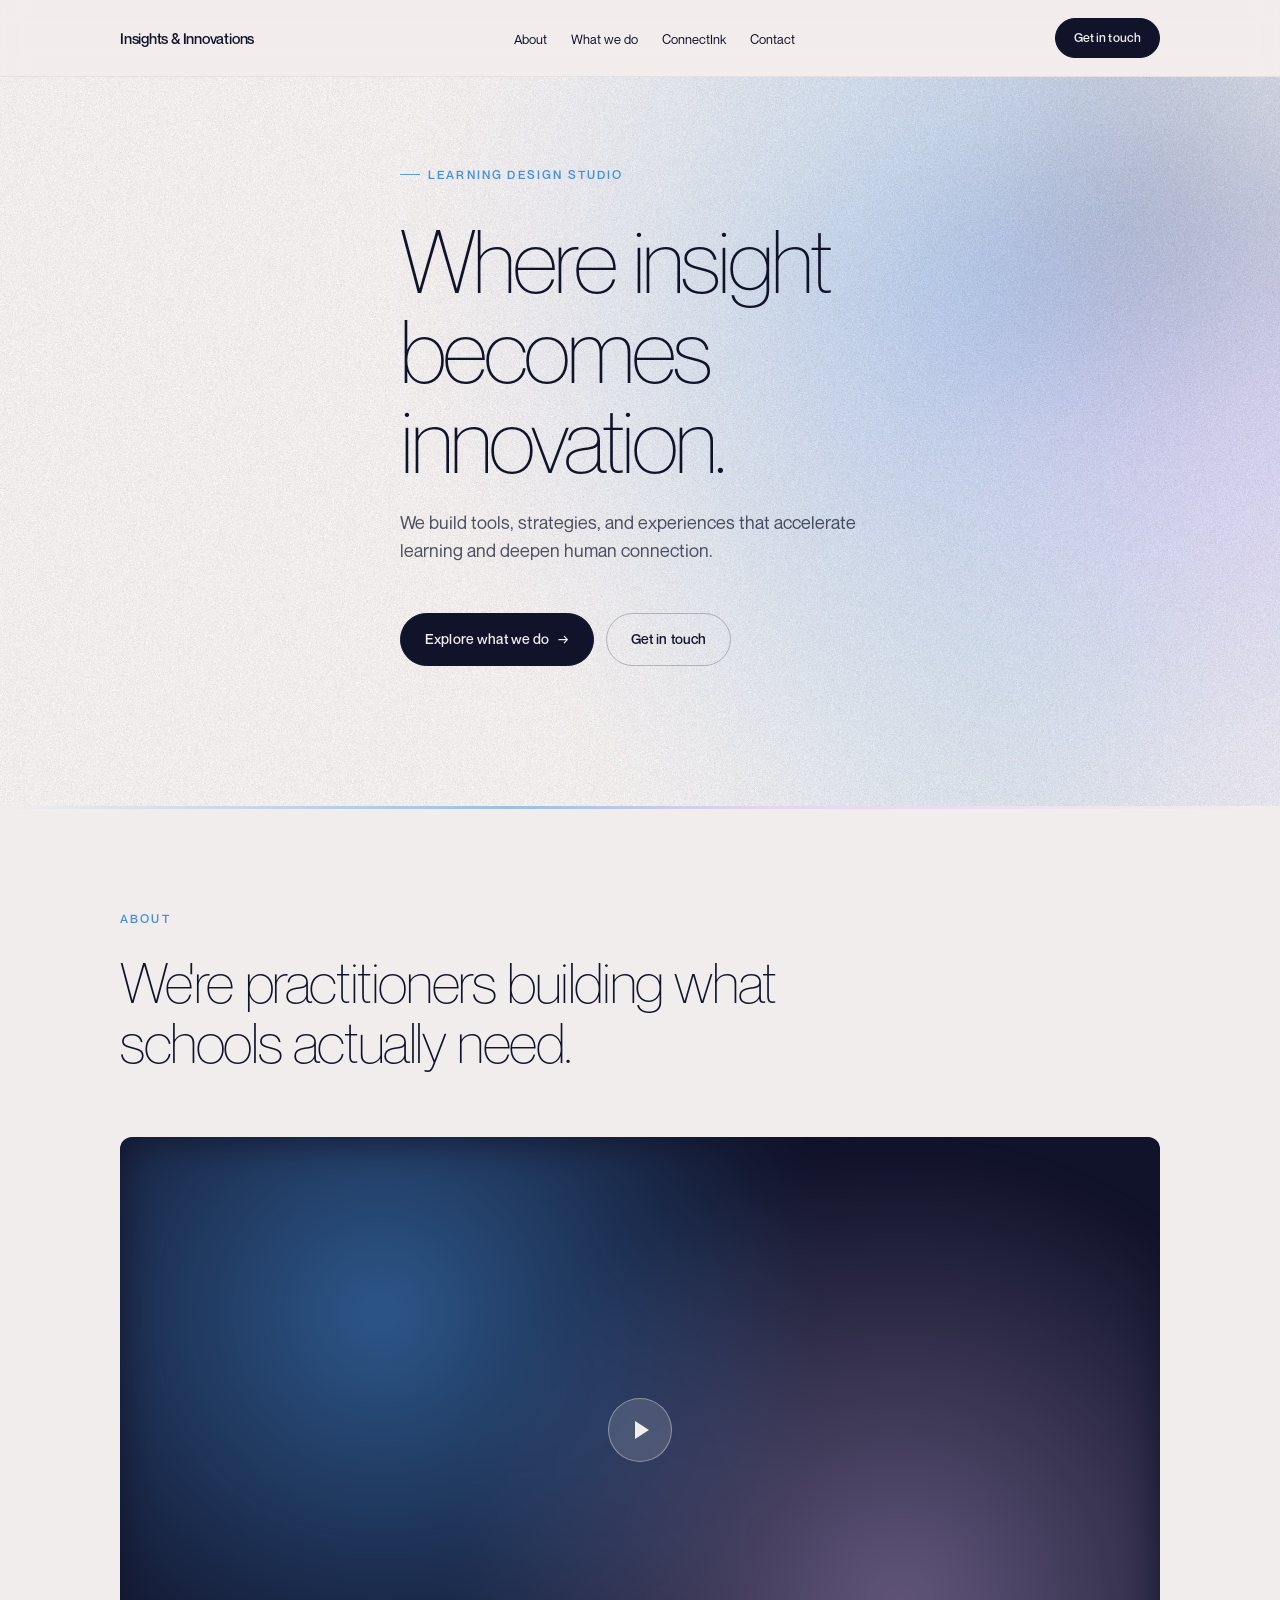
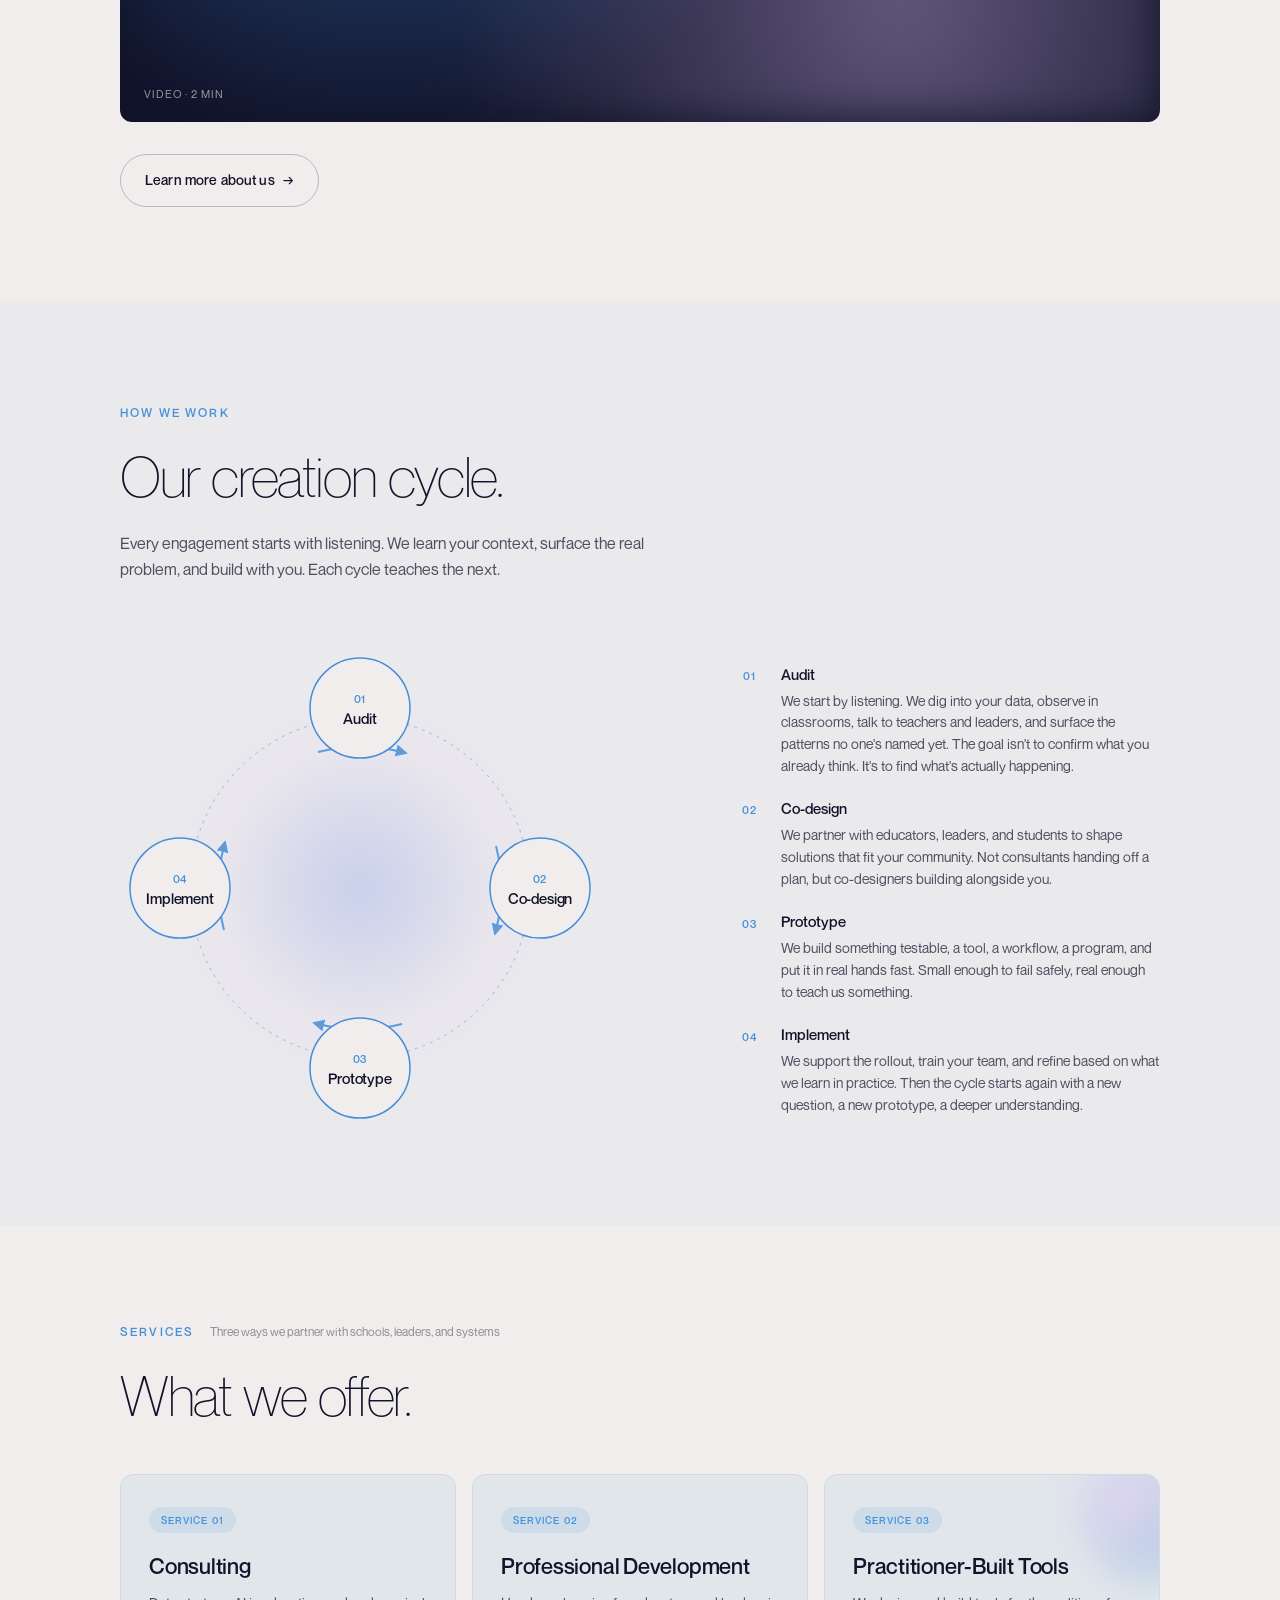
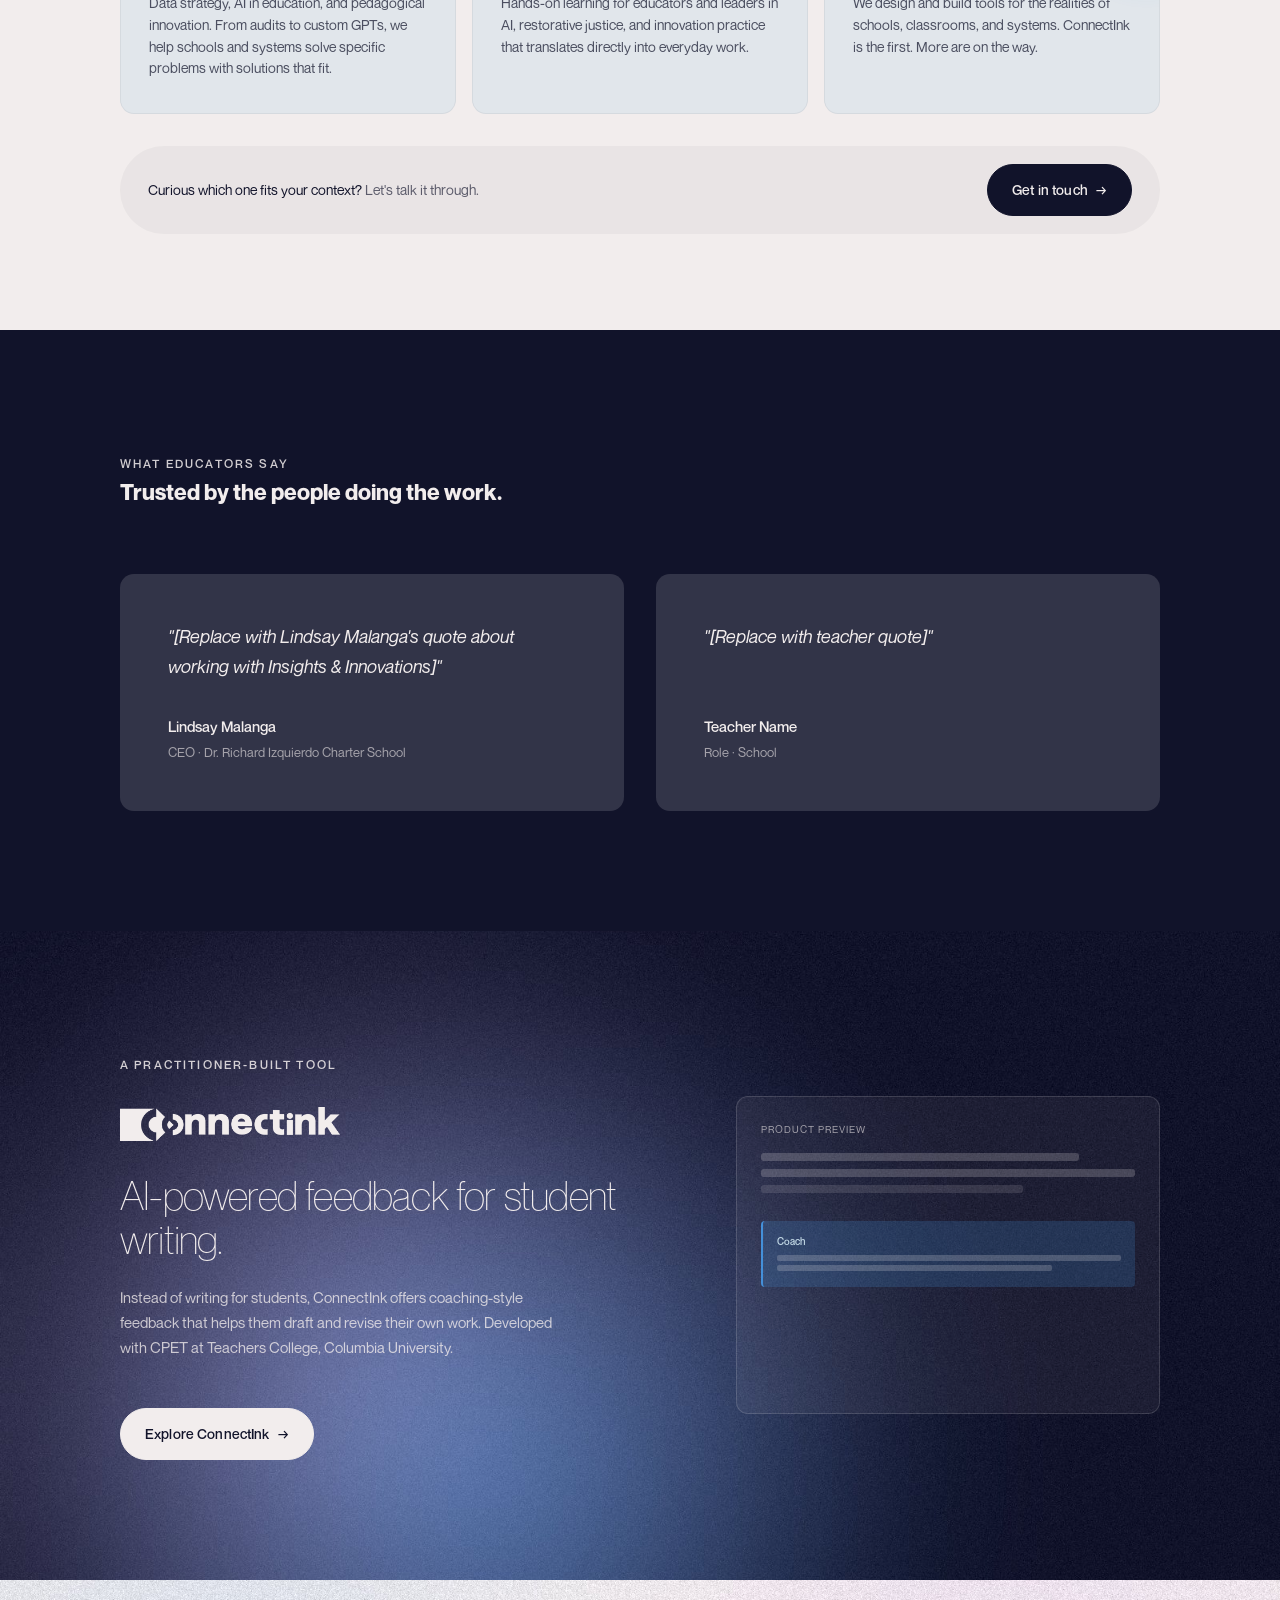
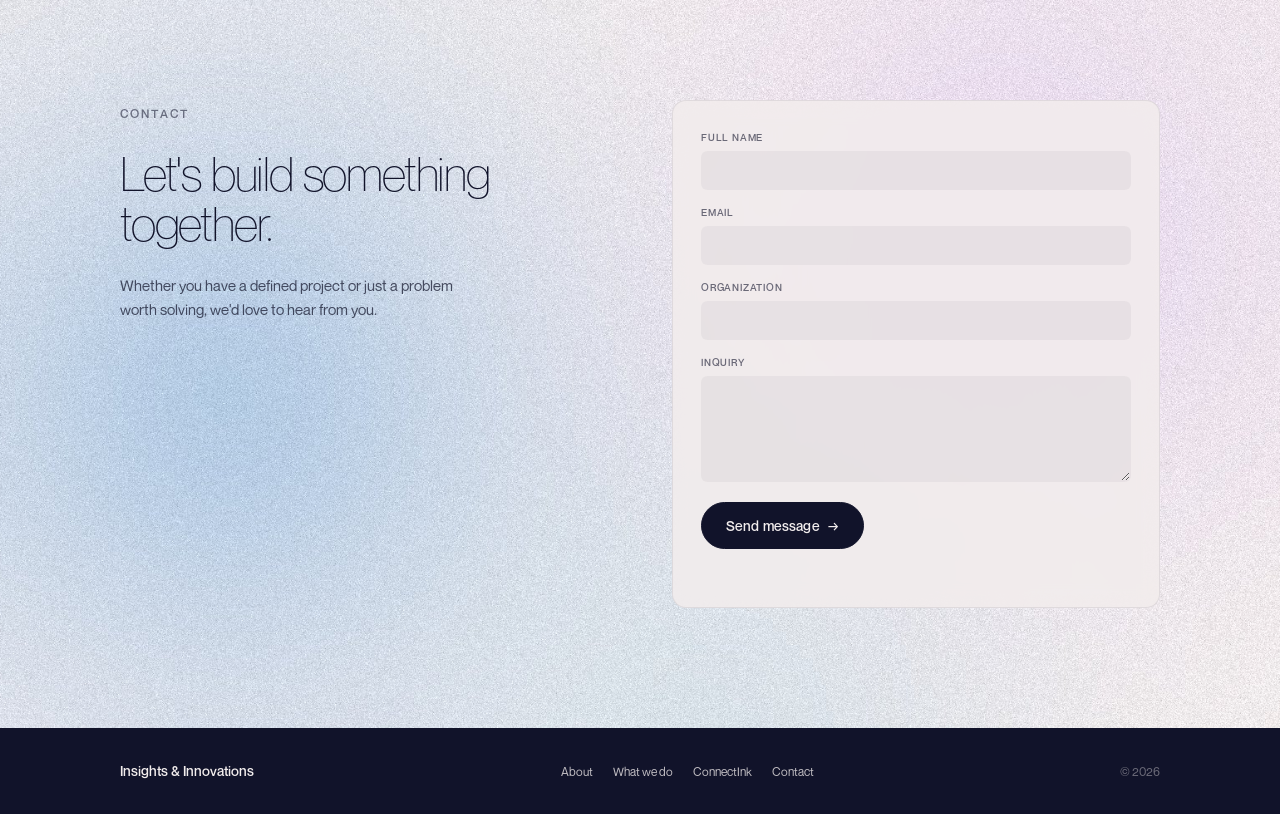
==== index.html @ 7a6ba34a "logo changes" ====
<!DOCTYPE html>
<html lang="en">
<head>
  <meta charset="UTF-8">
  <meta name="viewport" content="width=device-width, initial-scale=1.0">
  <title>Insights & Innovations — Where insight becomes innovation</title>
  <meta name="description" content="A learning design studio building tools, strategies, and experiences that accelerate learning and deepen human connection.">

  <!-- Open Graph / Social sharing -->
  <meta property="og:title" content="Insights & Innovations">
  <meta property="og:description" content="A learning design studio. Where insight becomes innovation.">
  <meta property="og:type" content="website">
  <meta property="og:url" content="https://innovateinsightfully.com">

  <link rel="stylesheet" href="styles.css">

  <!-- Preload primary font weights for faster paint -->
  <link rel="preload" href="fonts/NeueMontreal-Light.otf" as="font" type="font/otf" crossorigin>
  <link rel="preload" href="fonts/NeueMontreal-Regular.otf" as="font" type="font/otf" crossorigin>
  <link rel="preload" href="fonts/NeueMontreal-Medium.otf" as="font" type="font/otf" crossorigin>
</head>
<body>

  <a class="skip-to-content" href="#main">Skip to content</a>

  <!-- ============ NAV ============ -->
  <nav class="nav" aria-label="Main">
    <div class="container nav-inner">
      <a href="#" class="nav-brand">Insights &amp; Innovations</a>

      <ul class="nav-links">
        <li><a href="about.html">About</a></li>
        <li><a href="#how">What we do</a></li>
        <li><a href="#connectink">ConnectInk</a></li>
        <li><a href="#contact">Contact</a></li>
      </ul>

      <div class="nav-cta">
        <a href="#contact" class="btn btn-primary">Get in touch</a>
      </div>

      <button class="nav-toggle" aria-label="Toggle menu" aria-expanded="false">
        <span class="nav-toggle-bars"></span>
      </button>
    </div>
  </nav>

  <main id="main">

    <!-- ============ HERO ============ -->
    <section class="hero" aria-label="Introduction">
      <div class="hero-bg" aria-hidden="true"></div>

      <div class="container hero-content">
        <div class="eyebrow reveal reveal-1">
          <span class="line" aria-hidden="true"></span>
          Learning design studio
        </div>
        <h1 class="reveal reveal-2">Where insight becomes innovation.</h1>
        <p class="hero-body reveal reveal-3">
          We build tools, strategies, and experiences that accelerate learning and deepen human connection.
        </p>
        <div class="hero-ctas reveal reveal-4">
          <a href="#how" class="btn btn-primary">Explore what we do <span class="arrow">→</span></a>
          <a href="#contact" class="btn btn-secondary">Get in touch</a>
        </div>
      </div>
    </section>

    <div class="section-divider" aria-hidden="true"></div>

    <!-- ============ ABOUT (home version: minimal) ============ -->
    <section id="about" class="about-home" aria-label="About">
      <div class="container">
        <div class="eyebrow">About</div>
        <h2>We're practitioners building what schools actually need.</h2>

        <div class="video-frame" role="img" aria-label="Video placeholder. A 2-minute introduction video will go here.">
          <button class="video-play" aria-label="Play introduction video"></button>
          <div class="video-label">Video · 2 min</div>
        </div>

        <a href="about.html" class="btn btn-secondary">Learn more about us <span class="arrow">→</span></a>
      </div>
    </section>

    <!-- ============ HOW WE WORK ============ -->
    <section id="how" class="how" aria-labelledby="how-title">
      <div class="container">
        <div class="how-intro">
          <div class="eyebrow">How we work</div>
          <h2 id="how-title">Our creation cycle.</h2>
          <p class="how-body">
            Every engagement starts with listening. We learn your context, surface the real problem, and build with you. Each cycle teaches the next.
          </p>
        </div>

        <div class="how-grid">
          <svg xmlns="http://www.w3.org/2000/svg" viewBox="0 0 480 480" class="cycle-img" aria-hidden="true">
            <defs>
              <radialGradient id="cyc-bg" cx="50%" cy="50%" r="50%">
                <stop offset="0%" stop-color="#DBBCF5" stop-opacity="0.25"/>
                <stop offset="100%" stop-color="#DBBCF5" stop-opacity="0"/>
              </radialGradient>
              <radialGradient id="cyc-accent" cx="50%" cy="50%" r="50%">
                <stop offset="0%" stop-color="#4490D9" stop-opacity="0.18"/>
                <stop offset="100%" stop-color="#4490D9" stop-opacity="0"/>
              </radialGradient>
              <marker id="arrow" viewBox="0 0 10 10" refX="5" refY="5" markerWidth="6" markerHeight="6" orient="auto">
                <path d="M 0 0 L 10 5 L 0 10 z" fill="#4490D9"/>
              </marker>
            </defs>
            <circle cx="240" cy="240" r="220" fill="url(#cyc-bg)"/>
            <circle cx="240" cy="240" r="140" fill="url(#cyc-accent)"/>
            <circle cx="240" cy="240" r="170" fill="none" stroke="#4490D9" stroke-width="1" stroke-dasharray="3 5" opacity="0.5"/>
            <path d="M 376 198 A 170 170 0 0 1 376 282" stroke="#4490D9" stroke-width="2" fill="none" marker-end="url(#arrow)" opacity="0.85"/>
            <path d="M 282 376 A 170 170 0 0 1 198 376" stroke="#4490D9" stroke-width="2" fill="none" marker-end="url(#arrow)" opacity="0.85"/>
            <path d="M 104 282 A 170 170 0 0 1 104 198" stroke="#4490D9" stroke-width="2" fill="none" marker-end="url(#arrow)" opacity="0.85"/>
            <path d="M 198 104 A 170 170 0 0 1 282 104" stroke="#4490D9" stroke-width="2" fill="none" marker-end="url(#arrow)" opacity="0.85"/>
            <g class="cycle-node" data-step="1" tabindex="0" role="button" aria-label="Step 1: Audit">
              <circle cx="240" cy="60" r="50" class="node-circle" fill="#F2EDED" stroke="#4490D9" stroke-width="1.5"/>
              <text x="240" y="55" text-anchor="middle" font-family="Neue Montreal, system-ui, sans-serif" font-size="11" class="node-label" fill="#4490D9" font-weight="500" letter-spacing="0.08em">01</text>
              <text x="240" y="76" text-anchor="middle" font-family="Neue Montreal, system-ui, sans-serif" font-size="15" class="node-name" fill="#11132A" font-weight="500" letter-spacing="-0.01em">Audit</text>
            </g>
            <g class="cycle-node" data-step="2" tabindex="0" role="button" aria-label="Step 2: Co-design">
              <circle cx="420" cy="240" r="50" class="node-circle" fill="#F2EDED" stroke="#4490D9" stroke-width="1.5"/>
              <text x="420" y="235" text-anchor="middle" font-family="Neue Montreal, system-ui, sans-serif" font-size="11" class="node-label" fill="#4490D9" font-weight="500" letter-spacing="0.08em">02</text>
              <text x="420" y="256" text-anchor="middle" font-family="Neue Montreal, system-ui, sans-serif" font-size="15" class="node-name" fill="#11132A" font-weight="500" letter-spacing="-0.01em">Co-design</text>
            </g>
            <g class="cycle-node" data-step="3" tabindex="0" role="button" aria-label="Step 3: Prototype">
              <circle cx="240" cy="420" r="50" class="node-circle" fill="#F2EDED" stroke="#4490D9" stroke-width="1.5"/>
              <text x="240" y="415" text-anchor="middle" font-family="Neue Montreal, system-ui, sans-serif" font-size="11" class="node-label" fill="#4490D9" font-weight="500" letter-spacing="0.08em">03</text>
              <text x="240" y="436" text-anchor="middle" font-family="Neue Montreal, system-ui, sans-serif" font-size="15" class="node-name" fill="#11132A" font-weight="500" letter-spacing="-0.01em">Prototype</text>
            </g>
            <g class="cycle-node" data-step="4" tabindex="0" role="button" aria-label="Step 4: Implement">
              <circle cx="60" cy="240" r="50" class="node-circle" fill="#F2EDED" stroke="#4490D9" stroke-width="1.5"/>
              <text x="60" y="235" text-anchor="middle" font-family="Neue Montreal, system-ui, sans-serif" font-size="11" class="node-label" fill="#4490D9" font-weight="500" letter-spacing="0.08em">04</text>
              <text x="60" y="256" text-anchor="middle" font-family="Neue Montreal, system-ui, sans-serif" font-size="15" class="node-name" fill="#11132A" font-weight="500" letter-spacing="-0.01em">Implement</text>
            </g>
          </svg>

          <ol class="steps">
            <li class="step">
              <span class="step-num">01</span>
              <div>
                <h3 class="step-title">Audit</h3>
                <p class="step-body">We start by listening. We dig into your data, observe in classrooms, talk to teachers and leaders, and surface the patterns no one's named yet. The goal isn't to confirm what you already think. It's to find what's actually happening.</p>
              </div>
            </li>
            <li class="step">
              <span class="step-num">02</span>
              <div>
                <h3 class="step-title">Co-design</h3>
                <p class="step-body">We partner with educators, leaders, and students to shape solutions that fit your community. Not consultants handing off a plan, but co-designers building alongside you.</p>
              </div>
            </li>
            <li class="step">
              <span class="step-num">03</span>
              <div>
                <h3 class="step-title">Prototype</h3>
                <p class="step-body">We build something testable, a tool, a workflow, a program, and put it in real hands fast. Small enough to fail safely, real enough to teach us something.</p>
              </div>
            </li>
            <li class="step">
              <span class="step-num">04</span>
              <div>
                <h3 class="step-title">Implement</h3>
                <p class="step-body">We support the rollout, train your team, and refine based on what we learn in practice. Then the cycle starts again with a new question, a new prototype, a deeper understanding.</p>
              </div>
            </li>
          </ol>
        </div>
      </div>
    </section>

    <!-- ============ SERVICES ============ -->
    <section id="services" class="services" aria-labelledby="services-title">
      <div class="container">
        <div class="services-header">
          <div class="eyebrow">Services</div>
          <span class="services-subtitle">Three ways we partner with schools, leaders, and systems</span>
        </div>
        <h2 id="services-title">What we offer.</h2>

        <div class="services-grid">
          <article class="service-card">
            <span class="service-pill">Service 01</span>
            <div>
              <h3>Consulting</h3>
              <p class="service-body">Data strategy, AI in education, and pedagogical innovation. From audits to custom GPTs, we help schools and systems solve specific problems with solutions that fit.</p>
            </div>
          </article>

          <article class="service-card">
            <span class="service-pill">Service 02</span>
            <div>
              <h3>Professional Development</h3>
              <p class="service-body">Hands-on learning for educators and leaders in AI, restorative justice, and innovation practice that translates directly into everyday work.</p>
            </div>
          </article>

          <article class="service-card">
            <div class="service-card-accent" aria-hidden="true"></div>
            <span class="service-pill">Service 03</span>
            <div>
              <h3>Practitioner-Built Tools</h3>
              <p class="service-body">We design and build tools for the realities of schools, classrooms, and systems. ConnectInk is the first. More are on the way.</p>
            </div>
          </article>
        </div>

        <div class="services-prompt">
          <span class="services-prompt-text">Curious which one fits your context? <span>Let's talk it through.</span></span>
          <a href="#contact" class="btn btn-primary">Get in touch <span class="arrow">→</span></a>
        </div>
      </div>
    </section>

    <!-- ============ TESTIMONIALS ============ -->
    <section id="testimonials" class="testimonials" aria-labelledby="testimonials-title">
      <div class="container">
        <div class="eyebrow on-dark">What educators say</div>
        <h2 id="testimonials-title">Trusted by the people doing the work.</h2>

        <div class="testimonials-grid">
          <figure class="testimonial">
            <blockquote>
              <p>"[Replace with Lindsay Malanga's quote about working with Insights &amp; Innovations]"</p>
            </blockquote>
            <figcaption>
              <strong class="testimonial-name">Lindsay Malanga</strong>
              <span class="testimonial-role">CEO · Dr. Richard Izquierdo Charter School</span>
            </figcaption>
          </figure>

          <figure class="testimonial">
            <blockquote>
              <p>"[Replace with teacher quote]"</p>
            </blockquote>
            <figcaption>
              <strong class="testimonial-name">Teacher Name</strong>
              <span class="testimonial-role">Role · School</span>
            </figcaption>
          </figure>
        </div>
      </div>
    </section>

    <!-- ============ CONNECTINK ============ -->
    <section id="connectink" class="connectink" aria-labelledby="ci-title">
      <div class="connectink-bg" aria-hidden="true"></div>

      <div class="container connectink-inner">
        <div>
          <div class="eyebrow on-dark">A practitioner-built tool</div>
          <img src="images/connectink-logo-cream.png" alt="ConnectInk" class="connectink-logo">
          <h2 id="ci-title">AI-powered feedback for student writing.</h2>
          <p class="connectink-body">
            Instead of writing for students, ConnectInk offers coaching-style feedback that helps them draft and revise their own work. Developed with CPET at Teachers College, Columbia University.
          </p>
          <a href="https://connectink.org" target="_blank" rel="noopener" class="btn btn-primary on-dark">
            Explore ConnectInk <span class="arrow">→</span>
          </a>
        </div>

        <div class="product-preview" aria-hidden="true">
          <div class="pp-label">Product preview</div>
          <div class="pp-bar short"></div>
          <div class="pp-bar"></div>
          <div class="pp-bar medium"></div>
          <div class="pp-coach">
            <div class="pp-coach-label">Coach</div>
            <div class="pp-coach-bar"></div>
            <div class="pp-coach-bar last"></div>
          </div>
        </div>
      </div>
    </section>

    <!-- ============ CONTACT ============ -->
    <section id="contact" class="contact" aria-labelledby="contact-title">
      <div class="contact-bg" aria-hidden="true"></div>

      <div class="container contact-grid">
        <div>
          <div class="eyebrow muted">Contact</div>
          <h2 id="contact-title">Let's build something together.</h2>
          <p class="contact-body">
            Whether you have a defined project or just a problem worth solving, we'd love to hear from you.
          </p>
        </div>

        <div class="contact-form-wrapper">
          <!--
            FORM ACTION: This uses Formspree. To activate the form:
            1. Go to https://formspree.io and create a free account using rahul@innovateinsightfully.com
            2. Create a new form. Copy the form endpoint URL (looks like https://formspree.io/f/xxxxxxxxxx)
            3. Replace YOUR_FORMSPREE_ID below with your form's ID (just the part after /f/)
            4. Test by submitting once to confirm it arrives in your email
          -->
          <form action="https://formspree.io/f/meedaeeb" method="POST" id="contact-form">
            <div class="field">
              <label for="name">Full name</label>
              <input type="text" id="name" name="name" required autocomplete="name">
            </div>
            <div class="field">
              <label for="email">Email</label>
              <input type="email" id="email" name="email" required autocomplete="email">
            </div>
            <div class="field">
              <label for="organization">Organization</label>
              <input type="text" id="organization" name="organization" autocomplete="organization">
            </div>
            <div class="field">
              <label for="inquiry">Inquiry</label>
              <textarea id="inquiry" name="inquiry" rows="4" required></textarea>
            </div>
            <button type="submit" class="btn btn-primary">
              Send message <span class="arrow">→</span>
            </button>
            <div class="form-status" id="form-status" role="status" aria-live="polite"></div>
          </form>
        </div>
      </div>
    </section>

  </main>

  <!-- ============ FOOTER ============ -->
  <footer class="footer">
    <div class="container footer-inner">
      <div class="footer-brand">Insights &amp; Innovations</div>
      <ul class="footer-links">
        <li><a href="about.html">About</a></li>
        <li><a href="#how">What we do</a></li>
        <li><a href="#connectink">ConnectInk</a></li>
        <li><a href="#contact">Contact</a></li>
      </ul>
      <div class="footer-copy">© 2026</div>
    </div>
  </footer>

  <script src="scripts.js"></script>
</body>
</html>
---- styles.css ----
/* ============================================================
   Insights & Innovations
   Single stylesheet for the entire site.
   Organized into:
     1. Fonts
     2. Design tokens (colors, type scale, spacing)
     3. Reset and base styles
     4. Layout utilities
     5. Components (buttons, eyebrows, cards)
     6. Section styles
     7. Mobile (everything responsive)
   ============================================================ */

/* -----------------------------------------------------------
   1. Fonts
   ----------------------------------------------------------- */

@font-face {
  font-family: 'Neue Montreal';
  src: url('fonts/NeueMontreal-Light.otf') format('opentype');
  font-weight: 300;
  font-style: normal;
  font-display: swap;
}
@font-face {
  font-family: 'Neue Montreal';
  src: url('fonts/NeueMontreal-LightItalic.otf') format('opentype');
  font-weight: 300;
  font-style: italic;
  font-display: swap;
}
@font-face {
  font-family: 'Neue Montreal';
  src: url('fonts/NeueMontreal-Regular.otf') format('opentype');
  font-weight: 400;
  font-style: normal;
  font-display: swap;
}
@font-face {
  font-family: 'Neue Montreal';
  src: url('fonts/NeueMontreal-Italic.otf') format('opentype');
  font-weight: 400;
  font-style: italic;
  font-display: swap;
}
@font-face {
  font-family: 'Neue Montreal';
  src: url('fonts/NeueMontreal-Medium.otf') format('opentype');
  font-weight: 500;
  font-style: normal;
  font-display: swap;
}
@font-face {
  font-family: 'Neue Montreal';
  src: url('fonts/NeueMontreal-MediumItalic.otf') format('opentype');
  font-weight: 500;
  font-style: italic;
  font-display: swap;
}
@font-face {
  font-family: 'Neue Montreal';
  src: url('fonts/NeueMontreal-Bold.otf') format('opentype');
  font-weight: 700;
  font-style: normal;
  font-display: swap;
}
@font-face {
  font-family: 'Neue Montreal';
  src: url('fonts/NeueMontreal-BoldItalic.otf') format('opentype');
  font-weight: 700;
  font-style: italic;
  font-display: swap;
}

/* -----------------------------------------------------------
   2. Design tokens
   ----------------------------------------------------------- */

:root {
  /* Colors */
  --cream:     #F2EDED;
  --navy:      #11132A;
  --blue:      #4490D9;
  --lavender:  #DBBCF5;
  --pale-blue: #C4DAE7;

  /* Text colors with opacity baked in */
  --navy-72: rgba(17, 19, 42, 0.72);
  --navy-60: rgba(17, 19, 42, 0.60);
  --navy-45: rgba(17, 19, 42, 0.45);
  --navy-25: rgba(17, 19, 42, 0.25);
  --navy-12: rgba(17, 19, 42, 0.12);
  --navy-06: rgba(17, 19, 42, 0.06);
  --navy-04: rgba(17, 19, 42, 0.04);

  --cream-78: rgba(242, 237, 237, 0.78);
  --cream-60: rgba(242, 237, 237, 0.60);
  --cream-40: rgba(242, 237, 237, 0.40);
  --cream-15: rgba(242, 237, 237, 0.15);
  --cream-06: rgba(242, 237, 237, 0.06);

  /* Type scale - desktop */
  --size-hero:     88px;
  --size-h2:       56px;
  --size-h3:       22px;
  --size-body-lg:  18px;
  --size-body:     15px;
  --size-small:    13px;
  --size-eyebrow:  12px;
  --size-tiny:     10px;

  /* Spacing */
  --space-2:  8px;
  --space-3:  16px;
  --space-4:  24px;
  --space-5:  32px;
  --space-6:  48px;
  --space-7:  64px;
  --space-8:  80px;
  --space-9:  96px;
  --space-10: 120px;

  /* Layout */
  --container-max: 1200px;
  --container-padding: 80px;

  /* Radii */
  --radius-pill:   100px;
  --radius-card:   14px;
  --radius-media:  12px;

  /* Transitions */
  --t-fast: 0.15s ease;
  --t-base: 0.3s ease;
  --t-slow: 0.6s cubic-bezier(0.22, 0.61, 0.36, 1);
}

/* -----------------------------------------------------------
   3. Reset and base
   ----------------------------------------------------------- */

*,
*::before,
*::after {
  box-sizing: border-box;
}

html {
  scroll-behavior: smooth;
  -webkit-font-smoothing: antialiased;
  -moz-osx-font-smoothing: grayscale;
}

@media (prefers-reduced-motion: reduce) {
  html {
    scroll-behavior: auto;
  }
  *,
  *::before,
  *::after {
    animation-duration: 0.01ms !important;
    animation-iteration-count: 1 !important;
    transition-duration: 0.01ms !important;
    scroll-behavior: auto !important;
  }
}

body {
  margin: 0;
  font-family: 'Neue Montreal', system-ui, -apple-system, BlinkMacSystemFont, sans-serif;
  font-weight: 400;
  font-size: var(--size-body);
  line-height: 1.6;
  color: var(--navy);
  background: var(--cream);
}

h1, h2, h3, h4, h5, h6, p {
  margin: 0;
}

a {
  color: inherit;
  text-decoration: none;
}

img, svg {
  display: block;
  max-width: 100%;
}

button {
  font-family: inherit;
  cursor: pointer;
  border: none;
  background: none;
}

/* Skip to content link for screen readers / keyboard users */
.skip-to-content {
  position: absolute;
  top: -40px;
  left: var(--space-3);
  background: var(--navy);
  color: var(--cream);
  padding: var(--space-2) var(--space-3);
  border-radius: var(--radius-pill);
  font-weight: 500;
  z-index: 100;
  transition: top var(--t-base);
}

.skip-to-content:focus {
  top: var(--space-3);
}

/* Focus state for everything interactive */
a:focus-visible,
button:focus-visible,
input:focus-visible,
textarea:focus-visible {
  outline: 2px solid var(--blue);
  outline-offset: 3px;
  border-radius: 4px;
}

/* Screen reader only */
.sr-only {
  position: absolute;
  width: 1px;
  height: 1px;
  padding: 0;
  margin: -1px;
  overflow: hidden;
  clip: rect(0, 0, 0, 0);
  white-space: nowrap;
  border: 0;
}

/* -----------------------------------------------------------
   4. Layout
   ----------------------------------------------------------- */

.container {
  max-width: var(--container-max);
  margin: 0 auto;
  padding-left: var(--container-padding);
  padding-right: var(--container-padding);
}

section {
  padding-top: var(--space-9);
  padding-bottom: var(--space-9);
}

.section-divider {
  height: 3px;
  background: linear-gradient(90deg,
    transparent,
    var(--blue) 40%,
    var(--lavender) 60%,
    transparent);
  opacity: 0.5;
}

/* -----------------------------------------------------------
   5. Components
   ----------------------------------------------------------- */

/* -- Eyebrow label -- */
.eyebrow {
  display: inline-flex;
  align-items: center;
  gap: var(--space-2);
  font-size: var(--size-eyebrow);
  font-weight: 500;
  letter-spacing: 0.18em;
  text-transform: uppercase;
  color: var(--blue);
}

.eyebrow.on-dark {
  color: var(--cream);
  opacity: 0.85;
}

.eyebrow.muted {
  color: var(--navy);
  opacity: 0.55;
}

.eyebrow .line {
  display: inline-block;
  width: 20px;
  height: 1px;
  background: currentColor;
  opacity: 0.85;
}

.eyebrow.on-dark .line {
  background: var(--lavender);
  opacity: 1;
}

/* -- Buttons -- */
.btn {
  display: inline-flex;
  align-items: center;
  gap: var(--space-2);
  padding: 14px 24px;
  border-radius: var(--radius-pill);
  font-family: inherit;
  font-size: 14px;
  font-weight: 500;
  letter-spacing: 0.01em;
  transition: opacity var(--t-fast), transform var(--t-fast), background var(--t-fast);
  cursor: pointer;
  white-space: nowrap;
}

.btn-primary {
  background: var(--navy);
  color: var(--cream);
  border: 1px solid var(--navy);
}

.btn-primary:hover {
  opacity: 0.88;
  transform: translateY(-1px);
}

.btn-primary.on-dark {
  background: var(--cream);
  color: var(--navy);
  border: 1px solid var(--cream);
}

.btn-secondary {
  background: transparent;
  color: var(--navy);
  border: 1px solid var(--navy-25);
}

.btn-secondary:hover {
  border-color: var(--navy);
}

.btn-secondary.on-dark {
  color: var(--cream);
  border-color: var(--cream-40);
}

.btn-secondary.on-dark:hover {
  border-color: var(--cream);
}

.btn .arrow {
  transition: transform var(--t-base);
}

.btn:hover .arrow {
  transform: translateX(3px);
}

/* -- Service pill (small label on service cards) -- */
.service-pill {
  display: inline-flex;
  align-items: center;
  font-size: 10px;
  font-weight: 500;
  color: var(--blue);
  letter-spacing: 0.12em;
  text-transform: uppercase;
  padding: 5px 12px;
  background: rgba(68, 144, 217, 0.12);
  border-radius: var(--radius-pill);
  align-self: flex-start;
}

/* -----------------------------------------------------------
   6. Sections
   ----------------------------------------------------------- */

/* -- Navigation -- */
.nav {
  position: sticky;
  top: 0;
  z-index: 50;
  background: rgba(242, 237, 237, 0.85);
  backdrop-filter: saturate(180%) blur(12px);
  -webkit-backdrop-filter: saturate(180%) blur(12px);
  border-bottom: 1px solid var(--navy-06);
}

.nav-inner {
  display: flex;
  align-items: center;
  justify-content: space-between;
  padding-top: 18px;
  padding-bottom: 18px;
}

.nav-brand {
  font-size: 15px;
  font-weight: 500;
  letter-spacing: -0.015em;
  color: var(--navy);
}

.nav-links {
  display: flex;
  align-items: center;
  gap: var(--space-4);
  list-style: none;
  padding: 0;
  margin: 0;
}

.nav-links a {
  font-size: 13px;
  color: var(--navy);
  transition: opacity var(--t-fast);
}

.nav-links a:hover {
  opacity: 0.6;
}

.nav-cta .btn {
  padding: 9px 18px;
  font-size: 12.5px;
}

.nav-toggle {
  display: none;
  width: 32px;
  height: 32px;
  align-items: center;
  justify-content: center;
}

.nav-toggle-bars {
  display: block;
  width: 22px;
  height: 1.5px;
  background: var(--navy);
  position: relative;
}

.nav-toggle-bars::before,
.nav-toggle-bars::after {
  content: '';
  position: absolute;
  left: 0;
  width: 22px;
  height: 1.5px;
  background: var(--navy);
  transition: transform var(--t-base);
}

.nav-toggle-bars::before { top: -7px; }
.nav-toggle-bars::after  { top: 7px; }

/* -- Hero (light/cream version) -- */
.hero {
  position: relative;
  overflow: hidden;
  padding-top: 80px;
  padding-bottom: 140px;
  min-height: 70vh;
}

.hero-bg {
  position: absolute;
  inset: 0;
  background-image: url('images/gradient-hero.jpg');
  background-size: cover;
  background-position: right center;
  z-index: 0;
}

.hero-content {
  position: relative;
  z-index: 1;
  max-width: 640px;
}

.hero h1 {
  font-size: var(--size-hero);
  font-weight: 300;
  line-height: 1.02;
  letter-spacing: -0.035em;
  color: var(--navy);
  margin-top: var(--space-5);
  margin-bottom: var(--space-4);
}

.hero-body {
  font-size: var(--size-body-lg);
  line-height: 1.55;
  color: var(--navy-72);
  max-width: 480px;
  margin-bottom: var(--space-6);
}

.hero-ctas {
  display: flex;
  gap: 12px;
  flex-wrap: wrap;
}

/* -- About (home version: just headline + video + button) -- */
.about-home {
  background: var(--cream);
}

.about-home h2 {
  font-size: var(--size-h2);
  font-weight: 300;
  line-height: 1.08;
  letter-spacing: -0.025em;
  color: var(--navy);
  max-width: 760px;
  margin-top: var(--space-4);
  margin-bottom: var(--space-7);
}

.video-frame {
  aspect-ratio: 16 / 9;
  background: var(--navy);
  border-radius: var(--radius-media);
  position: relative;
  overflow: hidden;
  display: flex;
  align-items: center;
  justify-content: center;
  margin-bottom: var(--space-5);
}

.video-frame::before {
  content: '';
  position: absolute;
  inset: 0;
  background:
    radial-gradient(circle at 25% 30%, rgba(68, 144, 217, 0.55), transparent 50%),
    radial-gradient(circle at 75% 80%, rgba(219, 188, 245, 0.4), transparent 50%);
  filter: blur(20px);
}

.video-play {
  position: relative;
  width: 64px;
  height: 64px;
  border-radius: 50%;
  background: var(--cream-15);
  border: 1px solid var(--cream-40);
  display: flex;
  align-items: center;
  justify-content: center;
  transition: transform var(--t-base), background var(--t-fast);
}

.video-play:hover {
  background: var(--cream-15);
  transform: scale(1.05);
}

.video-play::after {
  content: '';
  width: 0;
  height: 0;
  border-left: 14px solid var(--cream);
  border-top: 9px solid transparent;
  border-bottom: 9px solid transparent;
  margin-left: 4px;
}

.video-label {
  position: absolute;
  bottom: 20px;
  left: 24px;
  font-size: 11px;
  color: var(--cream-60);
  letter-spacing: 0.08em;
  text-transform: uppercase;
}

/* -- How We Work (with cycle diagram) -- */
.how {
  background: rgba(196, 218, 231, 0.18);
}

.how-intro {
  max-width: 540px;
  margin-bottom: var(--space-7);
}

.how h2 {
  font-size: var(--size-h2);
  font-weight: 300;
  line-height: 1.08;
  letter-spacing: -0.025em;
  margin-top: var(--space-4);
  margin-bottom: var(--space-4);
  max-width: 560px;
}

.how-body {
  font-size: 16px;
  line-height: 1.6;
  color: var(--navy-72);
}

.how-grid {
  display: grid;
  grid-template-columns: 1.1fr 1fr;
  gap: var(--space-7);
  align-items: center;
}

.cycle-img {
  width: 100%;
  max-width: 480px;
}

.cycle-node {
  cursor: pointer;
  transform-box: fill-box;
  transform-origin: center;
  transition: transform 0.2s ease;
}

.cycle-node:hover,
.cycle-node:focus {
  transform: scale(1.13);
  outline: none;
}

.node-circle {
  transition: fill 0.2s ease, stroke 0.2s ease;
}

.cycle-node:hover .node-circle,
.cycle-node:focus .node-circle {
  fill: var(--blue);
  stroke: var(--blue);
}

.node-label,
.node-name {
  transition: fill 0.2s ease;
  pointer-events: none;
}

.cycle-node:hover .node-label,
.cycle-node:hover .node-name,
.cycle-node:focus .node-label,
.cycle-node:focus .node-name {
  fill: #F2EDED;
}

.step.step-active {
  opacity: 1 !important;
}

.step.step-active .step-num {
  background: var(--blue);
  color: #fff;
}

.step.step-active .step-body {
  color: var(--navy);
}

.step.step-dimmed {
  opacity: 0.35 !important;
}

.steps {
  display: flex;
  flex-direction: column;
  gap: 20px;
}

.step {
  display: grid;
  grid-template-columns: 32px 1fr;
  gap: 14px;
  align-items: start;
  transition: opacity 0.25s ease;
  cursor: default;
}

.step-num {
  font-size: 11px;
  font-weight: 500;
  color: var(--blue);
  letter-spacing: 0.1em;
  width: 28px;
  height: 28px;
  display: flex;
  align-items: center;
  justify-content: center;
  border-radius: 50%;
  flex-shrink: 0;
  transition: background 0.25s ease, color 0.25s ease;
}

.step-title {
  font-size: 15px;
  font-weight: 500;
  color: var(--navy);
  margin-bottom: 4px;
}

.step-body {
  font-size: 14px;
  line-height: 1.55;
  color: var(--navy-72);
  transition: color 0.25s ease;
}

.steps:hover .step {
  opacity: 0.35;
}

.steps .step:hover {
  opacity: 1;
}

.step:hover .step-num {
  background: var(--blue);
  color: #fff;
}

.step:hover .step-body {
  color: var(--navy);
}

/* -- Services -- */
.services {
  background: var(--cream);
}

.services-header {
  display: flex;
  align-items: baseline;
  flex-wrap: wrap;
  gap: var(--space-3);
  margin-bottom: var(--space-2);
}

.services-subtitle {
  font-size: 12px;
  color: var(--navy-45);
}

.services h2 {
  font-size: var(--size-h2);
  font-weight: 300;
  line-height: 1.08;
  letter-spacing: -0.025em;
  margin-top: var(--space-4);
  margin-bottom: var(--space-6);
}

.services-grid {
  display: grid;
  grid-template-columns: repeat(3, 1fr);
  gap: 16px;
  margin-bottom: var(--space-5);
}

.service-card {
  background: rgba(196, 218, 231, 0.35);
  border: 1px solid var(--navy-06);
  border-radius: var(--radius-card);
  padding: 32px 28px;
  min-height: 240px;
  display: flex;
  flex-direction: column;
  gap: 16px;
  position: relative;
  overflow: hidden;
  transition: transform var(--t-base), background var(--t-base);
}

.service-card:hover {
  transform: translateY(-3px);
  background: rgba(196, 218, 231, 0.5);
}

.service-card h3 {
  font-size: var(--size-h3);
  font-weight: 500;
  color: var(--navy);
  letter-spacing: -0.01em;
  margin-bottom: var(--space-2);
}

.service-body {
  font-size: 14px;
  line-height: 1.55;
  color: var(--navy-72);
  position: relative;
}

.service-card-accent {
  position: absolute;
  top: -60px;
  right: -60px;
  width: 180px;
  height: 180px;
  background:
    radial-gradient(circle, var(--lavender) 0%, transparent 60%),
    radial-gradient(circle at 60% 60%, var(--blue) 0%, transparent 50%);
  opacity: 0.4;
  filter: blur(10px);
  pointer-events: none;
}

.services-prompt {
  display: flex;
  align-items: center;
  justify-content: space-between;
  padding: 18px 28px;
  background: var(--navy-04);
  border-radius: var(--radius-pill);
  flex-wrap: wrap;
  gap: var(--space-3);
}

.services-prompt-text {
  font-size: 14px;
  color: var(--navy);
}

.services-prompt-text span {
  opacity: 0.65;
}

/* -- Testimonials -- */
.testimonials {
  background: var(--navy);
  padding: var(--space-10) 0;
}

.testimonials h2 {
  color: var(--cream);
  margin-bottom: var(--space-7);
}

.testimonials-grid {
  display: grid;
  grid-template-columns: 1fr 1fr;
  gap: var(--space-5);
}

.testimonial {
  background: var(--cream-15);
  border-radius: var(--radius-card);
  padding: var(--space-6);
  margin: 0;
  display: flex;
  flex-direction: column;
  gap: var(--space-5);
}

.testimonial blockquote {
  margin: 0;
  flex: 1;
}

.testimonial blockquote p {
  font-size: var(--size-body-lg);
  line-height: 1.65;
  color: var(--cream);
  font-style: italic;
  margin: 0;
}

.testimonial figcaption {
  display: flex;
  flex-direction: column;
  gap: 4px;
}

.testimonial-name {
  font-size: var(--size-body);
  font-weight: 500;
  color: var(--cream);
}

.testimonial-role {
  font-size: var(--size-small);
  color: var(--cream-60);
}

/* -- ConnectInk (dark section) -- */
.connectink {
  position: relative;
  background: var(--navy);
  color: var(--cream);
  overflow: hidden;
  padding-top: var(--space-10);
  padding-bottom: var(--space-10);
}

.connectink-bg {
  position: absolute;
  inset: 0;
  background-image: url('images/gradient-connectink.jpg');
  background-size: cover;
  background-position: center;
  opacity: 1;
  z-index: 0;
}

.connectink-inner {
  position: relative;
  z-index: 1;
  display: grid;
  grid-template-columns: 1.3fr 1fr;
  gap: var(--space-7);
  align-items: center;
}

.connectink-logo {
  width: 220px;
  height: auto;
  margin-top: var(--space-5);
  margin-bottom: var(--space-5);
}

.connectink h2 {
  font-size: 40px;
  font-weight: 300;
  line-height: 1.1;
  letter-spacing: -0.02em;
  margin-bottom: var(--space-4);
}

.connectink-body {
  font-size: 15px;
  line-height: 1.65;
  color: var(--cream-78);
  max-width: 460px;
  margin-bottom: var(--space-6);
}

.product-preview {
  background: var(--cream-06);
  border: 1px solid var(--cream-15);
  border-radius: var(--radius-media);
  padding: 24px;
  aspect-ratio: 4 / 3;
  display: flex;
  flex-direction: column;
}

.pp-label {
  font-size: 10px;
  color: var(--cream-60);
  letter-spacing: 0.1em;
  margin-bottom: var(--space-3);
  text-transform: uppercase;
}

.pp-bar {
  height: 8px;
  background: rgba(242, 237, 237, 0.2);
  border-radius: 3px;
  margin-bottom: 8px;
}

.pp-bar.short { width: 85%; }
.pp-bar.medium { width: 70%; opacity: 0.6; }
.pp-bar.thin { opacity: 0.6; }

.pp-coach {
  margin-top: 20px;
  padding: 12px 14px;
  background: rgba(68, 144, 217, 0.2);
  border-left: 2px solid var(--blue);
  border-radius: 4px;
}

.pp-coach-label {
  font-size: 10px;
  color: var(--pale-blue);
  margin-bottom: 6px;
  font-weight: 500;
}

.pp-coach-bar {
  height: 6px;
  background: rgba(242, 237, 237, 0.2);
  border-radius: 2px;
  margin-bottom: 4px;
}

.pp-coach-bar.last { width: 80%; }

/* -- Team -- */
.team {
  background: var(--cream);
}

.team h2 {
  font-size: var(--size-h2);
  font-weight: 300;
  line-height: 1.08;
  letter-spacing: -0.025em;
  margin-top: var(--space-4);
  margin-bottom: var(--space-7);
}

.team-grid {
  display: grid;
  grid-template-columns: 1fr 1fr;
  gap: var(--space-5);
}

.member {
  display: flex;
  flex-direction: column;
  gap: 16px;
}

.member-photo {
  width: 100%;
  aspect-ratio: 4 / 5;
  display: block;
  object-fit: cover;
  object-position: top center;
  border-radius: var(--radius-media);
  overflow: hidden;
  filter: grayscale(100%);
}

.member-linkedin {
  display: flex;
  flex-direction: column;
  gap: 16px;
  text-decoration: none;
}

.member-linkedin .member-photo {
  transition: opacity 0.2s ease;
}

.member-linkedin:hover .member-photo {
  opacity: 0.8;
}

.member-name {
  font-size: 19px;
  font-weight: 500;
  color: var(--navy);
  transition: color 0.2s ease;
}

.member-linkedin:hover .member-name {
  color: var(--blue);
}

.member-role {
  font-size: 13px;
  font-weight: 500;
  color: var(--blue);
}

.member-bio {
  font-size: 14px;
  line-height: 1.6;
  color: var(--navy-72);
}

/* -- Partners -- */
.partners {
  background: rgba(196, 218, 231, 0.15);
  padding-top: var(--space-8);
  padding-bottom: var(--space-8);
}

.partners-intro {
  font-size: 14px;
  color: var(--navy-72);
  max-width: 480px;
  margin-top: var(--space-3);
  margin-bottom: var(--space-6);
  line-height: 1.55;
}

.partners-carousel {
  overflow: hidden;
  margin-top: var(--space-6);
  -webkit-mask-image: linear-gradient(to right, transparent 0%, black 10%, black 90%, transparent 100%);
  mask-image: linear-gradient(to right, transparent 0%, black 10%, black 90%, transparent 100%);
}

.partners-track {
  display: flex;
  align-items: center;
  width: max-content;
  animation: partners-marquee 42s linear infinite;
}

.partners-track:hover {
  animation-play-state: paused;
}

@keyframes partners-marquee {
  from { transform: translateX(0); }
  to   { transform: translateX(-50%); }
}

.partner-item {
  display: flex;
  align-items: center;
  justify-content: center;
  padding: 0 48px;
  flex-shrink: 0;
  text-decoration: none;
}

.partner-item img {
  height: 48px;
  width: auto;
  object-fit: contain;
  filter: grayscale(100%) opacity(0.45);
  transition: filter var(--t-base);
}

.partner-item:hover img {
  filter: grayscale(0%) opacity(1);
}

/* -- Contact -- */
.contact {
  position: relative;
  overflow: hidden;
  padding-top: var(--space-10);
  padding-bottom: var(--space-10);
}

.contact-bg {
  position: absolute;
  inset: 0;
  background-image: url('images/gradient-contact.jpg');
  background-size: cover;
  background-position: center;
  z-index: 0;
}

.contact-grid {
  position: relative;
  z-index: 1;
  display: grid;
  grid-template-columns: 1fr 1fr;
  gap: var(--space-7);
  align-items: start;
}

.contact h2 {
  font-size: 48px;
  font-weight: 300;
  line-height: 1.05;
  letter-spacing: -0.025em;
  color: var(--navy);
  margin-top: var(--space-4);
  margin-bottom: var(--space-4);
}

.contact-body {
  font-size: 15px;
  line-height: 1.6;
  color: var(--navy-72);
  max-width: 360px;
}

.contact-form-wrapper {
  background: rgba(242, 237, 237, 0.85);
  backdrop-filter: blur(10px);
  -webkit-backdrop-filter: blur(10px);
  border: 1px solid rgba(17, 19, 42, 0.08);
  border-radius: var(--radius-card);
  padding: 28px;
}

.field {
  margin-bottom: 14px;
}

.field label {
  display: block;
  font-size: 10px;
  color: var(--navy-60);
  letter-spacing: 0.08em;
  text-transform: uppercase;
  font-weight: 500;
  margin-bottom: 6px;
}

.field input,
.field textarea {
  width: 100%;
  padding: 10px 12px;
  font-family: inherit;
  font-size: 14px;
  color: var(--navy);
  background: var(--navy-04);
  border: 1px solid transparent;
  border-radius: 6px;
  transition: border-color var(--t-fast), background var(--t-fast);
  resize: vertical;
}

.field input:focus,
.field textarea:focus {
  outline: none;
  border-color: var(--navy-25);
  background: rgba(242, 237, 237, 0.9);
}

.field textarea {
  min-height: 90px;
  font-family: inherit;
  line-height: 1.5;
}

.form-status {
  font-size: 13px;
  margin-top: 12px;
  min-height: 18px;
}

.form-status.success {
  color: var(--blue);
}

.form-status.error {
  color: #b53b3b;
}

/* -- Footer -- */
.footer {
  background: var(--navy);
  color: var(--cream-78);
  padding-top: var(--space-5);
  padding-bottom: var(--space-5);
}

.footer-inner {
  display: flex;
  align-items: center;
  justify-content: space-between;
  flex-wrap: wrap;
  gap: var(--space-3);
}

.footer-brand {
  color: var(--cream);
  font-size: 14px;
  font-weight: 500;
}

.footer-links {
  display: flex;
  gap: 20px;
  list-style: none;
  padding: 0;
  margin: 0;
  font-size: 12px;
}

.footer-links a:hover {
  color: var(--cream);
}

.footer-copy {
  font-size: 12px;
  opacity: 0.5;
}

/* -- About subpage specific styles -- */
.about-page-hero {
  position: relative;
  overflow: hidden;
  padding-top: 100px;
  padding-bottom: 80px;
  background: var(--cream);
}

.about-page-hero h1 {
  font-size: 72px;
  font-weight: 300;
  line-height: 1.05;
  letter-spacing: -0.035em;
  color: var(--navy);
  margin-top: var(--space-4);
  max-width: 800px;
}

.mv {
  padding-top: var(--space-8);
  padding-bottom: var(--space-8);
}

.mv-grid {
  display: grid;
  grid-template-columns: 1fr 1fr;
  gap: var(--space-8);
}

.mv-block h2 {
  font-size: 36px;
  font-weight: 300;
  line-height: 1.1;
  letter-spacing: -0.02em;
  color: var(--navy);
  margin-top: var(--space-3);
  margin-bottom: var(--space-4);
}

.mv-block p {
  font-size: 17px;
  line-height: 1.6;
  color: var(--navy);
  max-width: 460px;
}

.story {
  background: rgba(196, 218, 231, 0.18);
}

.story h2 {
  font-size: var(--size-h2);
  font-weight: 300;
  line-height: 1.08;
  letter-spacing: -0.025em;
  color: var(--navy);
  margin-top: var(--space-4);
  margin-bottom: var(--space-6);
  max-width: 700px;
}

.story p {
  font-size: 17px;
  line-height: 1.7;
  color: var(--navy-72);
  max-width: 680px;
  margin-bottom: var(--space-4);
}

.about-team h2 {
  font-size: var(--size-h2);
  font-weight: 300;
  line-height: 1.08;
  letter-spacing: -0.025em;
  margin-top: var(--space-4);
  margin-bottom: var(--space-7);
}

.about-team .member-bio {
  font-size: 15px;
  line-height: 1.65;
}

.how-expanded {
  background: rgba(196, 218, 231, 0.18);
}

.how-expanded h2 {
  font-size: var(--size-h2);
  font-weight: 300;
  line-height: 1.08;
  letter-spacing: -0.025em;
  margin-top: var(--space-4);
  margin-bottom: var(--space-6);
}

.cta-block {
  text-align: center;
  padding-top: var(--space-9);
  padding-bottom: var(--space-9);
}

.cta-block h2 {
  font-size: var(--size-h2);
  font-weight: 300;
  line-height: 1.08;
  letter-spacing: -0.025em;
  color: var(--navy);
  margin-bottom: var(--space-5);
}

/* -----------------------------------------------------------
   7. Mobile responsive
   ----------------------------------------------------------- */

@media (max-width: 960px) {
  :root {
    --container-padding: 32px;
    --size-hero: 56px;
    --size-h2: 38px;
    --size-h3: 20px;
    --size-body-lg: 16px;
    --space-9: 64px;
    --space-10: 80px;
  }

  /* Nav: switch to mobile menu */
  .nav-toggle {
    display: flex;
  }
  .nav-links,
  .nav-cta {
    display: none;
  }
  .nav-mobile-open .nav-links {
    display: flex;
    position: absolute;
    top: 100%;
    left: 0;
    right: 0;
    flex-direction: column;
    background: var(--cream);
    padding: var(--space-4) var(--container-padding);
    gap: var(--space-3);
    border-bottom: 1px solid var(--navy-06);
  }
  .nav-mobile-open .nav-cta {
    display: block;
    padding: var(--space-3) var(--container-padding) var(--space-4);
    background: var(--cream);
  }
  .nav-mobile-open .nav-toggle-bars {
    background: transparent;
  }
  .nav-mobile-open .nav-toggle-bars::before {
    transform: rotate(45deg) translate(5px, 5px);
  }
  .nav-mobile-open .nav-toggle-bars::after {
    transform: rotate(-45deg) translate(5px, -5px);
  }

  /* Hero */
  .hero {
    padding-top: 48px;
    padding-bottom: 96px;
    min-height: auto;
  }

  /* About page hero */
  .about-page-hero h1 {
    font-size: 48px;
  }

  /* Two-column sections stack */
  .how-grid,
  .connectink-inner,
  .team-grid,
  .contact-grid,
  .mv-grid {
    grid-template-columns: 1fr;
    gap: var(--space-6);
  }

  /* How We Work: smaller cycle on mobile */
  .cycle-img {
    max-width: 360px;
    margin: 0 auto;
  }

  /* Services: stack cards */
  .services-grid {
    grid-template-columns: 1fr;
    gap: var(--space-3);
  }

  /* Services prompt: stack */
  .services-prompt {
    flex-direction: column;
    text-align: center;
    border-radius: var(--radius-card);
    padding: var(--space-4);
  }

  /* Partners: fewer columns */
  .partners-grid {
    grid-template-columns: repeat(2, 1fr);
  }

  /* ConnectInk H2 smaller */
  .connectink h2 {
    font-size: 32px;
  }

  /* Contact H2 smaller */
  .contact h2 {
    font-size: 36px;
  }

  /* Footer: stack */
  .footer-inner {
    flex-direction: column;
    text-align: center;
    gap: var(--space-3);
  }
}

@media (max-width: 520px) {
  :root {
    --container-padding: 20px;
    --size-hero: 44px;
  }
  
  .partners-grid {
    grid-template-columns: 1fr;
  }
}

/* -----------------------------------------------------------
   Reveal animations (page load only, not scroll)
   ----------------------------------------------------------- */

.reveal {
  opacity: 0;
  transform: translateY(12px);
  animation: reveal 0.8s cubic-bezier(0.22, 0.61, 0.36, 1) forwards;
}

.reveal-1 { animation-delay: 0.05s; }
.reveal-2 { animation-delay: 0.15s; }
.reveal-3 { animation-delay: 0.25s; }
.reveal-4 { animation-delay: 0.35s; }
.reveal-5 { animation-delay: 0.45s; }

@keyframes reveal {
  to {
    opacity: 1;
    transform: translateY(0);
  }
}
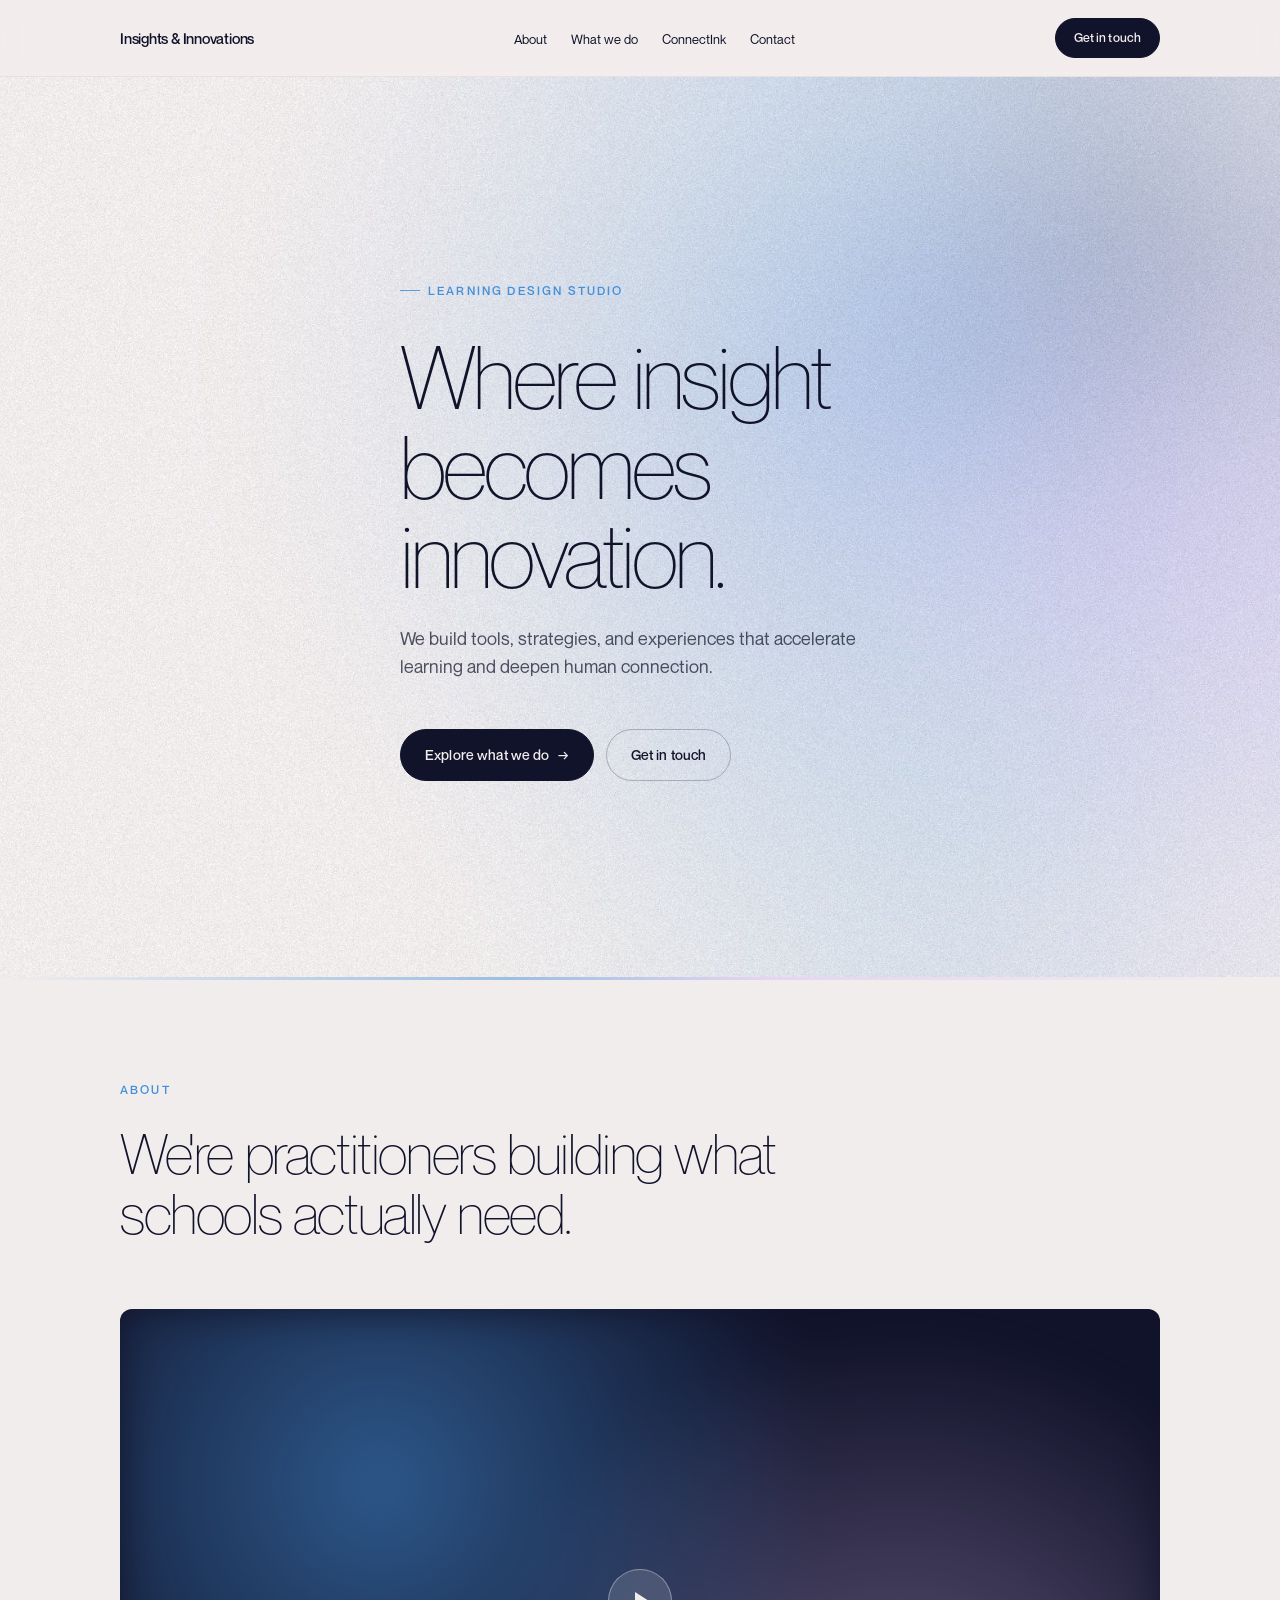
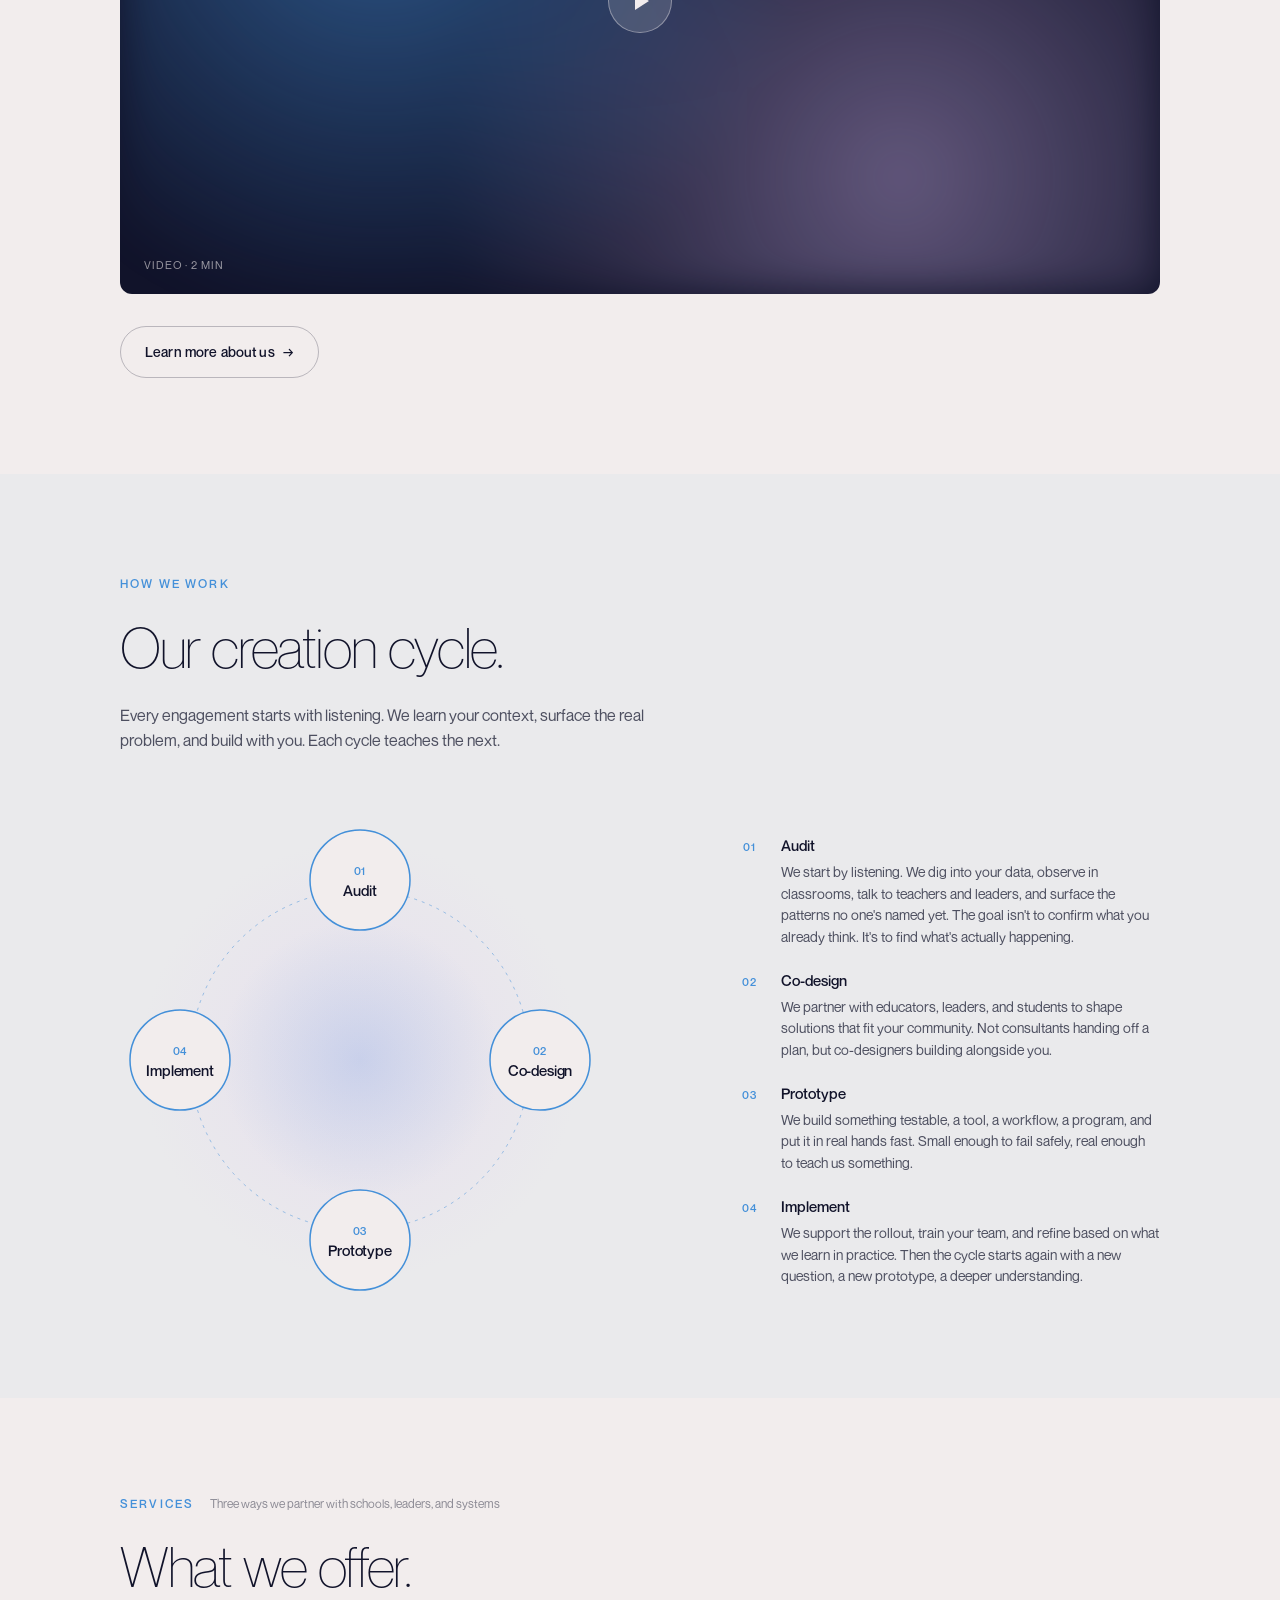
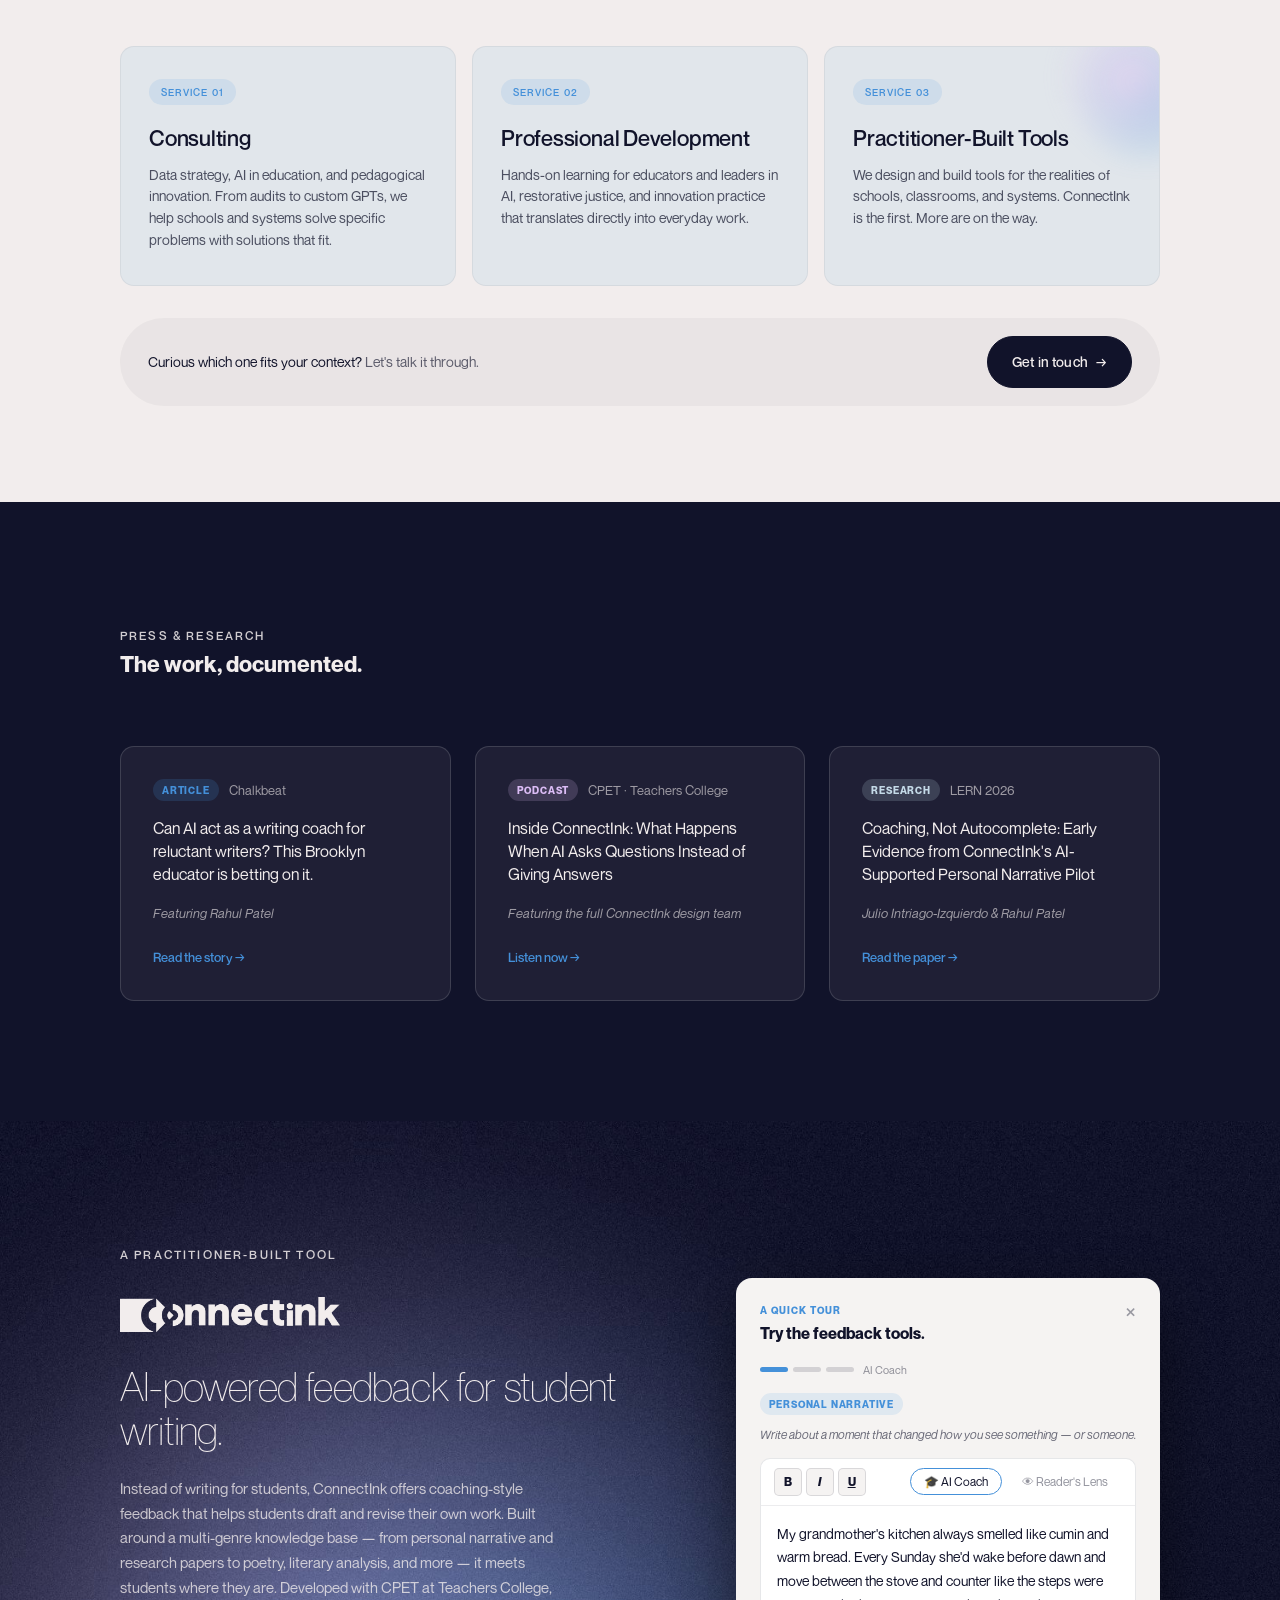
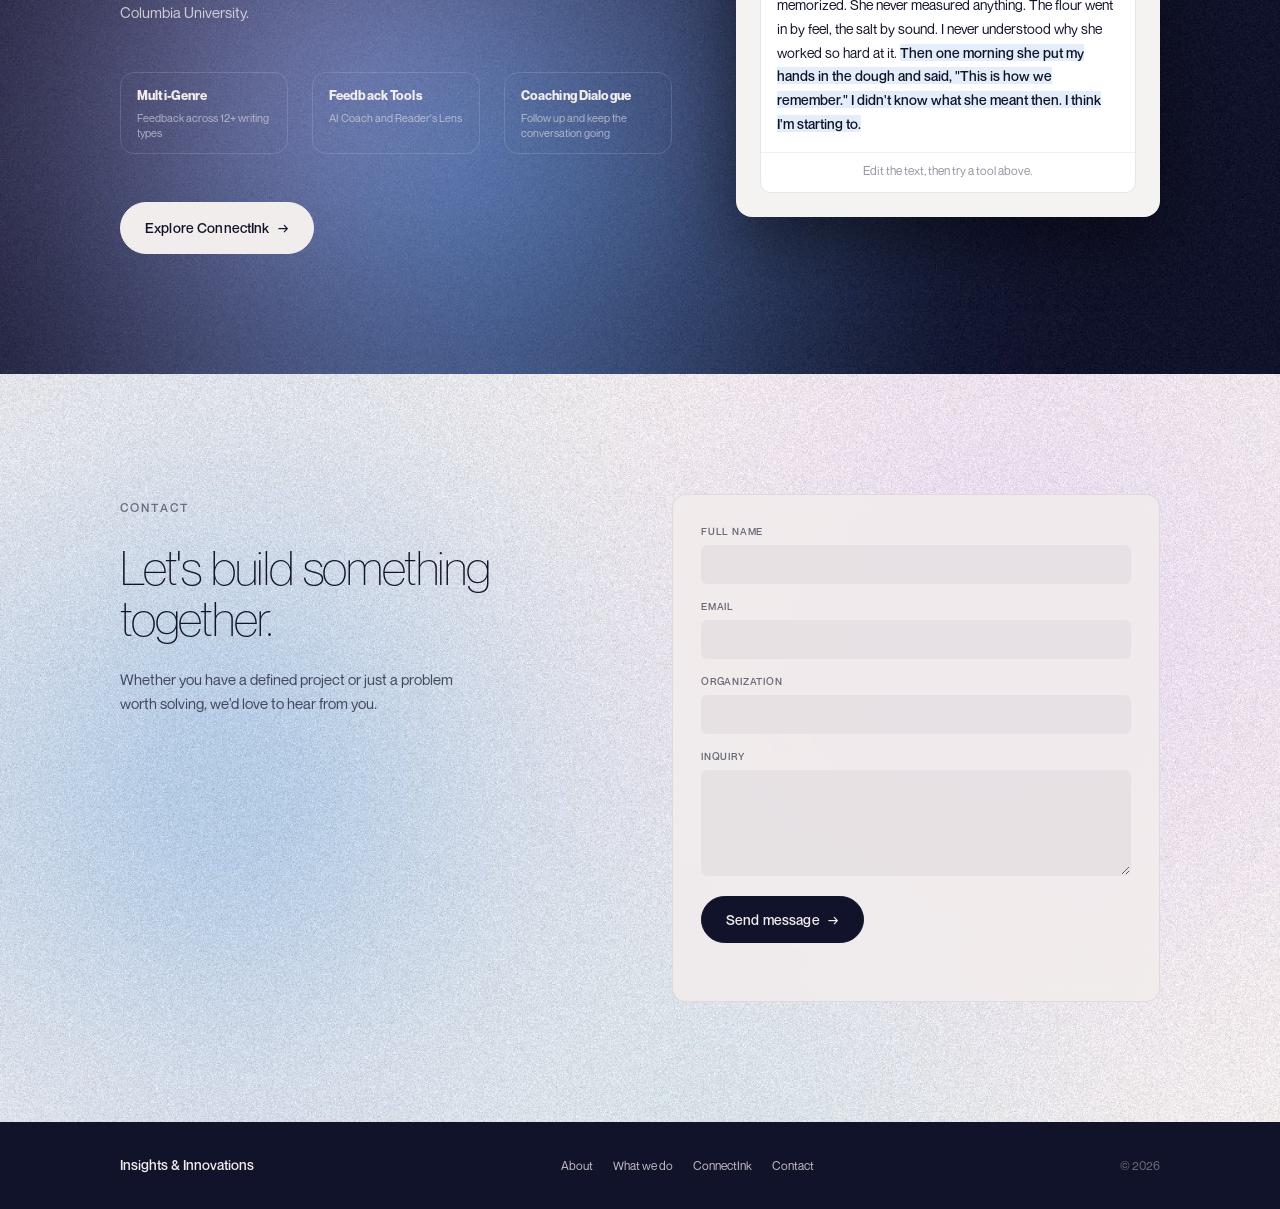
==== commit 012cf753: "changes" ====
--- a/index.html
+++ b/index.html
@@ -106,17 +106,10 @@
                 <stop offset="0%" stop-color="#4490D9" stop-opacity="0.18"/>
                 <stop offset="100%" stop-color="#4490D9" stop-opacity="0"/>
               </radialGradient>
-              <marker id="arrow" viewBox="0 0 10 10" refX="5" refY="5" markerWidth="6" markerHeight="6" orient="auto">
-                <path d="M 0 0 L 10 5 L 0 10 z" fill="#4490D9"/>
-              </marker>
             </defs>
             <circle cx="240" cy="240" r="220" fill="url(#cyc-bg)"/>
             <circle cx="240" cy="240" r="140" fill="url(#cyc-accent)"/>
             <circle cx="240" cy="240" r="170" fill="none" stroke="#4490D9" stroke-width="1" stroke-dasharray="3 5" opacity="0.5"/>
-            <path d="M 376 198 A 170 170 0 0 1 376 282" stroke="#4490D9" stroke-width="2" fill="none" marker-end="url(#arrow)" opacity="0.85"/>
-            <path d="M 282 376 A 170 170 0 0 1 198 376" stroke="#4490D9" stroke-width="2" fill="none" marker-end="url(#arrow)" opacity="0.85"/>
-            <path d="M 104 282 A 170 170 0 0 1 104 198" stroke="#4490D9" stroke-width="2" fill="none" marker-end="url(#arrow)" opacity="0.85"/>
-            <path d="M 198 104 A 170 170 0 0 1 282 104" stroke="#4490D9" stroke-width="2" fill="none" marker-end="url(#arrow)" opacity="0.85"/>
             <g class="cycle-node" data-step="1" tabindex="0" role="button" aria-label="Step 1: Audit">
               <circle cx="240" cy="60" r="50" class="node-circle" fill="#F2EDED" stroke="#4490D9" stroke-width="1.5"/>
               <text x="240" y="55" text-anchor="middle" font-family="Neue Montreal, system-ui, sans-serif" font-size="11" class="node-label" fill="#4490D9" font-weight="500" letter-spacing="0.08em">01</text>
@@ -216,32 +209,42 @@
       </div>
     </section>
 
-    <!-- ============ TESTIMONIALS ============ -->
-    <section id="testimonials" class="testimonials" aria-labelledby="testimonials-title">
+    <!-- ============ PRESS & RESEARCH ============ -->
+    <section id="press" class="press" aria-labelledby="press-title">
       <div class="container">
-        <div class="eyebrow on-dark">What educators say</div>
-        <h2 id="testimonials-title">Trusted by the people doing the work.</h2>
-
-        <div class="testimonials-grid">
-          <figure class="testimonial">
-            <blockquote>
-              <p>"[Replace with Lindsay Malanga's quote about working with Insights &amp; Innovations]"</p>
-            </blockquote>
-            <figcaption>
-              <strong class="testimonial-name">Lindsay Malanga</strong>
-              <span class="testimonial-role">CEO · Dr. Richard Izquierdo Charter School</span>
-            </figcaption>
-          </figure>
-
-          <figure class="testimonial">
-            <blockquote>
-              <p>"[Replace with teacher quote]"</p>
-            </blockquote>
-            <figcaption>
-              <strong class="testimonial-name">Teacher Name</strong>
-              <span class="testimonial-role">Role · School</span>
-            </figcaption>
-          </figure>
+        <div class="eyebrow on-dark">Press &amp; research</div>
+        <h2 id="press-title">The work, documented.</h2>
+
+        <div class="press-grid">
+          <a href="https://www.chalkbeat.org/newyork/2025/08/21/brooklyn-high-school-uses-ai-to-improve-student-writing/" target="_blank" rel="noopener" class="press-card">
+            <div class="press-card-top">
+              <span class="press-type press-type--article">Article</span>
+              <span class="press-source">Chalkbeat</span>
+            </div>
+            <h3 class="press-headline">Can AI act as a writing coach for reluctant writers? This Brooklyn educator is betting on it.</h3>
+            <p class="press-byline">Featuring Rahul Patel</p>
+            <span class="press-cta">Read the story →</span>
+          </a>
+
+          <a href="https://cpet.tc.columbia.edu/teaching-today-episode-summaries/inside-connectink-what-happens-when-ai-asks-questions-instead-of-giving-answers" target="_blank" rel="noopener" class="press-card">
+            <div class="press-card-top">
+              <span class="press-type press-type--podcast">Podcast</span>
+              <span class="press-source">CPET · Teachers College</span>
+            </div>
+            <h3 class="press-headline">Inside ConnectInk: What Happens When AI Asks Questions Instead of Giving Answers</h3>
+            <p class="press-byline">Featuring the full ConnectInk design team</p>
+            <span class="press-cta">Listen now →</span>
+          </a>
+
+          <a href="https://doi.org/10.59668/2551.25414" target="_blank" rel="noopener" class="press-card">
+            <div class="press-card-top">
+              <span class="press-type press-type--research">Research</span>
+              <span class="press-source">LERN 2026</span>
+            </div>
+            <h3 class="press-headline">Coaching, Not Autocomplete: Early Evidence from ConnectInk's AI-Supported Personal Narrative Pilot</h3>
+            <p class="press-byline">Julio Intriago-Izquierdo &amp; Rahul Patel</p>
+            <span class="press-cta">Read the paper →</span>
+          </a>
         </div>
       </div>
     </section>
@@ -256,22 +259,70 @@
           <img src="images/connectink-logo-cream.png" alt="ConnectInk" class="connectink-logo">
           <h2 id="ci-title">AI-powered feedback for student writing.</h2>
           <p class="connectink-body">
-            Instead of writing for students, ConnectInk offers coaching-style feedback that helps them draft and revise their own work. Developed with CPET at Teachers College, Columbia University.
+            Instead of writing for students, ConnectInk offers coaching-style feedback that helps students draft and revise their own work. Built around a multi-genre knowledge base — from personal narrative and research papers to poetry, literary analysis, and more — it meets students where they are. Developed with CPET at Teachers College, Columbia University.
           </p>
+          <div class="ci-features">
+            <div class="ci-feature">
+              <span class="ci-feature-label">Multi-Genre</span>
+              <span class="ci-feature-desc">Feedback across 12+ writing types</span>
+            </div>
+            <div class="ci-feature">
+              <span class="ci-feature-label">Feedback Tools</span>
+              <span class="ci-feature-desc">AI Coach and Reader's Lens</span>
+            </div>
+            <div class="ci-feature">
+              <span class="ci-feature-label">Coaching Dialogue</span>
+              <span class="ci-feature-desc">Follow up and keep the conversation going</span>
+            </div>
+          </div>
+
           <a href="https://connectink.org" target="_blank" rel="noopener" class="btn btn-primary on-dark">
             Explore ConnectInk <span class="arrow">→</span>
           </a>
         </div>
 
-        <div class="product-preview" aria-hidden="true">
-          <div class="pp-label">Product preview</div>
-          <div class="pp-bar short"></div>
-          <div class="pp-bar"></div>
-          <div class="pp-bar medium"></div>
-          <div class="pp-coach">
-            <div class="pp-coach-label">Coach</div>
-            <div class="pp-coach-bar"></div>
-            <div class="pp-coach-bar last"></div>
+        <div class="pp-replica" role="region" aria-label="ConnectInk interactive demo">
+          <div class="pp-replica-header">
+            <div>
+              <div class="pp-replica-eyebrow">A Quick Tour</div>
+              <div class="pp-replica-title">Try the feedback tools.</div>
+            </div>
+            <button class="pp-replica-close" id="pp-reset" aria-label="Reset demo">×</button>
+          </div>
+
+          <div class="pp-replica-progress">
+            <span class="pp-step-dot pp-step-dot--on"></span>
+            <span class="pp-step-dot"></span>
+            <span class="pp-step-dot"></span>
+            <span class="pp-step-label">AI Coach</span>
+          </div>
+
+          <div class="pp-replica-genre">
+            <span class="pp-genre-tag">Personal Narrative</span>
+            <span class="pp-genre-prompt">Write about a moment that changed how you see something — or someone.</span>
+          </div>
+
+          <div class="pp-replica-editor">
+            <div class="pp-replica-toolbar">
+              <div class="pp-replica-format">
+                <button class="pp-replica-fmt" aria-label="Bold">B</button>
+                <button class="pp-replica-fmt pp-replica-fmt--i" aria-label="Italic">I</button>
+                <button class="pp-replica-fmt pp-replica-fmt--u" aria-label="Underline">U</button>
+              </div>
+              <div class="pp-replica-tabs">
+                <button class="pp-replica-tab pp-replica-tab--active" id="pp-coach-trigger">🎓 AI Coach</button>
+                <button class="pp-replica-tab" id="pp-lens-trigger">👁 Reader's Lens</button>
+              </div>
+            </div>
+
+            <div class="pp-replica-text" id="pp-text-area" contenteditable="true" spellcheck="false">My grandmother's kitchen always smelled like cumin and warm bread. Every Sunday she'd wake before dawn and move between the stove and counter like the steps were memorized. She never measured anything. The flour went in by feel, the salt by sound. I never understood why she worked so hard at it. <mark class="pp-replica-mark">Then one morning she put my hands in the dough and said, "This is how we remember." I didn't know what she meant then. I think I'm starting to.</mark></div>
+
+            <p class="pp-replica-hint" id="pp-hint">Edit the text, then try a tool above.</p>
+
+            <div class="pp-replica-response" id="pp-response" aria-live="polite">
+              <div class="pp-replica-response-label">AI Coach</div>
+              <p class="pp-replica-response-text" id="pp-response-text"></p>
+            </div>
           </div>
         </div>
       </div>
--- a/styles.css
+++ b/styles.css
@@ -466,8 +466,10 @@
   position: relative;
   overflow: hidden;
   padding-top: 80px;
-  padding-bottom: 140px;
-  min-height: 70vh;
+  padding-bottom: 80px;
+  min-height: 100vh;
+  display: flex;
+  align-items: center;
 }
 
 .hero-bg {
@@ -839,61 +841,87 @@
   opacity: 0.65;
 }
 
-/* -- Testimonials -- */
-.testimonials {
+/* -- Press & Research -- */
+.press {
   background: var(--navy);
   padding: var(--space-10) 0;
 }
 
-.testimonials h2 {
+.press h2 {
   color: var(--cream);
   margin-bottom: var(--space-7);
 }
 
-.testimonials-grid {
+.press-grid {
   display: grid;
-  grid-template-columns: 1fr 1fr;
-  gap: var(--space-5);
-}
-
-.testimonial {
+  grid-template-columns: repeat(3, 1fr);
+  gap: var(--space-4);
+}
+
+.press-card {
+  background: var(--cream-06);
+  border: 1px solid var(--cream-15);
+  border-radius: var(--radius-card);
+  padding: var(--space-5);
+  text-decoration: none;
+  display: flex;
+  flex-direction: column;
+  gap: var(--space-3);
+  transition: background var(--t-fast), border-color var(--t-fast), transform var(--t-base);
+}
+
+.press-card:hover {
   background: var(--cream-15);
-  border-radius: var(--radius-card);
-  padding: var(--space-6);
-  margin: 0;
-  display: flex;
-  flex-direction: column;
-  gap: var(--space-5);
-}
-
-.testimonial blockquote {
+  border-color: var(--cream-40);
+  transform: translateY(-3px);
+}
+
+.press-card-top {
+  display: flex;
+  align-items: center;
+  gap: 10px;
+}
+
+.press-type {
+  font-size: 10px;
+  font-weight: 600;
+  letter-spacing: 0.08em;
+  text-transform: uppercase;
+  padding: 3px 9px;
+  border-radius: var(--radius-pill);
+  flex-shrink: 0;
+}
+
+.press-type--article  { background: rgba(68,144,217,0.18);  color: var(--blue); }
+.press-type--podcast  { background: rgba(219,188,245,0.18); color: var(--lavender); }
+.press-type--research { background: rgba(196,218,231,0.18); color: var(--pale-blue); }
+
+.press-source {
+  font-size: var(--size-small);
+  color: var(--cream-60);
+}
+
+.press-headline {
+  font-size: 16px;
+  font-weight: 400;
+  line-height: 1.45;
+  color: var(--cream);
   margin: 0;
   flex: 1;
 }
 
-.testimonial blockquote p {
-  font-size: var(--size-body-lg);
-  line-height: 1.65;
-  color: var(--cream);
+.press-byline {
+  font-size: var(--size-small);
+  color: var(--cream-60);
   font-style: italic;
   margin: 0;
 }
 
-.testimonial figcaption {
-  display: flex;
-  flex-direction: column;
-  gap: 4px;
-}
-
-.testimonial-name {
-  font-size: var(--size-body);
+.press-cta {
+  font-size: var(--size-small);
   font-weight: 500;
-  color: var(--cream);
-}
-
-.testimonial-role {
-  font-size: var(--size-small);
-  color: var(--cream-60);
+  color: var(--blue);
+  margin-top: var(--space-2);
 }
 
 /* -- ConnectInk (dark section) -- */
@@ -940,6 +968,37 @@
   margin-bottom: var(--space-4);
 }
 
+.ci-features {
+  display: flex;
+  gap: var(--space-4);
+  margin-bottom: var(--space-6);
+  flex-wrap: wrap;
+}
+
+.ci-feature {
+  display: flex;
+  flex-direction: column;
+  gap: 4px;
+  padding: 12px 16px;
+  border: 1px solid var(--cream-15);
+  border-radius: var(--radius-card);
+  flex: 1;
+  min-width: 130px;
+}
+
+.ci-feature-label {
+  font-size: var(--size-small);
+  font-weight: 600;
+  color: var(--cream);
+  letter-spacing: 0.01em;
+}
+
+.ci-feature-desc {
+  font-size: 11px;
+  color: var(--cream-60);
+  line-height: 1.4;
+}
+
 .connectink-body {
   font-size: 15px;
   line-height: 1.65;
@@ -953,7 +1012,6 @@
   border: 1px solid var(--cream-15);
   border-radius: var(--radius-media);
   padding: 24px;
-  aspect-ratio: 4 / 3;
   display: flex;
   flex-direction: column;
 }
@@ -1000,6 +1058,230 @@
 }
 
 .pp-coach-bar.last { width: 80%; }
+
+/* -- ConnectInk Replica Demo -- */
+.pp-replica {
+  background: #F5F3F2;
+  border-radius: 16px;
+  padding: 24px;
+  display: flex;
+  flex-direction: column;
+  gap: 14px;
+  box-shadow: 0 24px 64px rgba(0,0,0,0.45);
+  width: 100%;
+}
+
+.pp-replica-header {
+  display: flex;
+  justify-content: space-between;
+  align-items: flex-start;
+}
+
+.pp-replica-eyebrow {
+  font-size: 10px;
+  font-weight: 700;
+  letter-spacing: 0.1em;
+  text-transform: uppercase;
+  color: var(--blue);
+  margin-bottom: 3px;
+}
+
+.pp-replica-title {
+  font-size: 16px;
+  font-weight: 700;
+  color: var(--navy);
+}
+
+.pp-replica-close {
+  background: none;
+  border: none;
+  font-size: 20px;
+  color: var(--navy);
+  opacity: 0.4;
+  cursor: pointer;
+  padding: 0;
+  line-height: 1;
+  transition: opacity var(--t-fast);
+  flex-shrink: 0;
+}
+
+.pp-replica-close:hover { opacity: 0.9; }
+
+.pp-replica-progress {
+  display: flex;
+  align-items: center;
+  gap: 5px;
+}
+
+.pp-step-dot {
+  width: 28px;
+  height: 5px;
+  border-radius: 3px;
+  background: rgba(17,19,42,0.15);
+}
+
+.pp-step-dot--on { background: var(--blue); }
+
+.pp-step-label {
+  font-size: 11px;
+  color: var(--navy-45);
+  margin-left: 4px;
+}
+
+.pp-replica-genre {
+  display: flex;
+  align-items: center;
+  gap: 10px;
+  flex-wrap: wrap;
+}
+
+.pp-genre-tag {
+  font-size: 10px;
+  font-weight: 700;
+  letter-spacing: 0.08em;
+  text-transform: uppercase;
+  background: rgba(68,144,217,0.12);
+  color: var(--blue);
+  padding: 3px 9px;
+  border-radius: var(--radius-pill);
+  flex-shrink: 0;
+}
+
+.pp-genre-prompt {
+  font-size: 12px;
+  color: var(--navy-60);
+  font-style: italic;
+}
+
+.pp-replica-editor {
+  background: #fff;
+  border-radius: 10px;
+  border: 1px solid rgba(17,19,42,0.1);
+  display: flex;
+  flex-direction: column;
+  overflow: hidden;
+}
+
+.pp-replica-toolbar {
+  display: flex;
+  align-items: center;
+  justify-content: space-between;
+  padding: 9px 13px;
+  border-bottom: 1px solid rgba(17,19,42,0.08);
+}
+
+.pp-replica-format {
+  display: flex;
+  gap: 4px;
+}
+
+.pp-replica-fmt {
+  width: 28px;
+  height: 28px;
+  border: 1px solid rgba(17,19,42,0.12);
+  border-radius: 5px;
+  background: #F5F3F2;
+  font-size: 12px;
+  font-weight: 700;
+  color: var(--navy);
+  cursor: default;
+  font-family: inherit;
+  display: flex;
+  align-items: center;
+  justify-content: center;
+}
+
+.pp-replica-fmt--i { font-style: italic; }
+.pp-replica-fmt--u { text-decoration: underline; }
+
+.pp-replica-tabs { display: flex; gap: 6px; }
+
+.pp-replica-tab {
+  padding: 5px 13px;
+  border-radius: var(--radius-pill);
+  border: 1.5px solid transparent;
+  background: none;
+  font-size: 12px;
+  cursor: pointer;
+  color: var(--navy-45);
+  font-family: inherit;
+  transition: color var(--t-fast), border-color var(--t-fast);
+}
+
+.pp-replica-tab--active {
+  border-color: var(--blue);
+  color: var(--navy);
+}
+
+.pp-replica-tab:not(.pp-replica-tab--active):hover {
+  color: var(--navy-72);
+}
+
+.pp-replica-text {
+  padding: 16px;
+  font-size: 14px;
+  line-height: 1.7;
+  color: var(--navy);
+}
+
+.pp-replica-mark {
+  background: rgba(68,144,217,0.15);
+  color: var(--navy);
+  border-radius: 2px;
+  font-weight: 500;
+  font-style: normal;
+}
+
+.pp-replica-hint {
+  font-size: 12px;
+  color: var(--navy-45);
+  text-align: center;
+  padding: 8px 16px 12px;
+  margin: 0;
+  border-top: 1px solid rgba(17,19,42,0.06);
+  transition: opacity 0.3s;
+}
+
+.pp-replica-hint--hidden { opacity: 0; pointer-events: none; }
+
+.pp-replica-response {
+  display: none;
+  padding: 12px 14px;
+  margin: 0 12px 12px;
+  border-left: 3px solid var(--blue);
+  background: rgba(68,144,217,0.06);
+  border-radius: 0 6px 6px 0;
+}
+
+.pp-replica-response--visible { display: block; }
+
+.pp-replica-response-label {
+  font-size: 10px;
+  font-weight: 700;
+  letter-spacing: 0.07em;
+  text-transform: uppercase;
+  color: var(--blue);
+  margin-bottom: 6px;
+}
+
+.pp-replica-response-text {
+  font-size: 13px;
+  line-height: 1.65;
+  color: var(--navy);
+  margin: 0;
+}
+
+.pp-cursor::after {
+  content: '|';
+  animation: blink 0.9s step-end infinite;
+  color: var(--blue);
+  font-weight: 300;
+}
+
+@keyframes blink {
+  0%, 100% { opacity: 1; }
+  50%       { opacity: 0; }
+}
 
 /* -- Team -- */
 .team {
@@ -1134,6 +1416,14 @@
 
 .partner-item:hover img {
   filter: grayscale(0%) opacity(1);
+}
+
+.partner-item img.partner-logo-invert {
+  filter: brightness(0) opacity(0.45);
+}
+
+.partner-item:hover img.partner-logo-invert {
+  filter: brightness(0) opacity(1);
 }
 
 /* -- Contact -- */
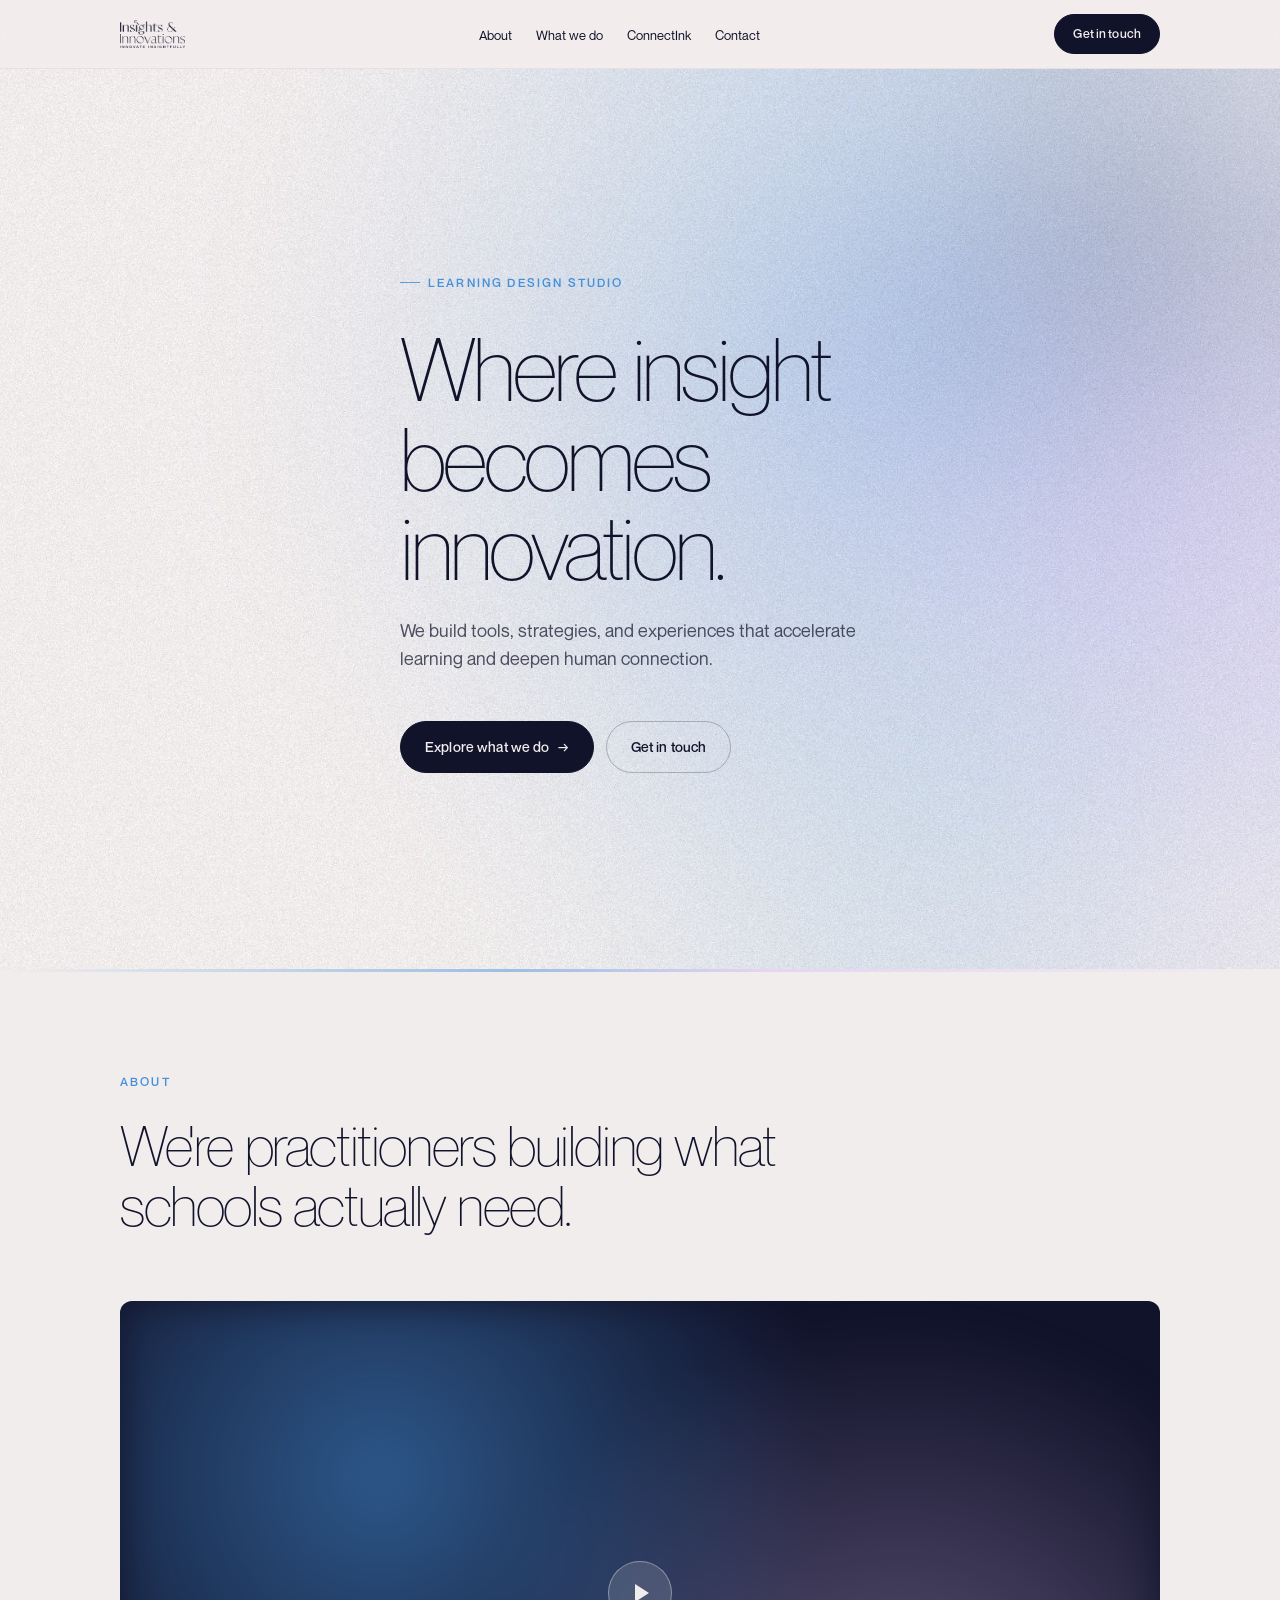
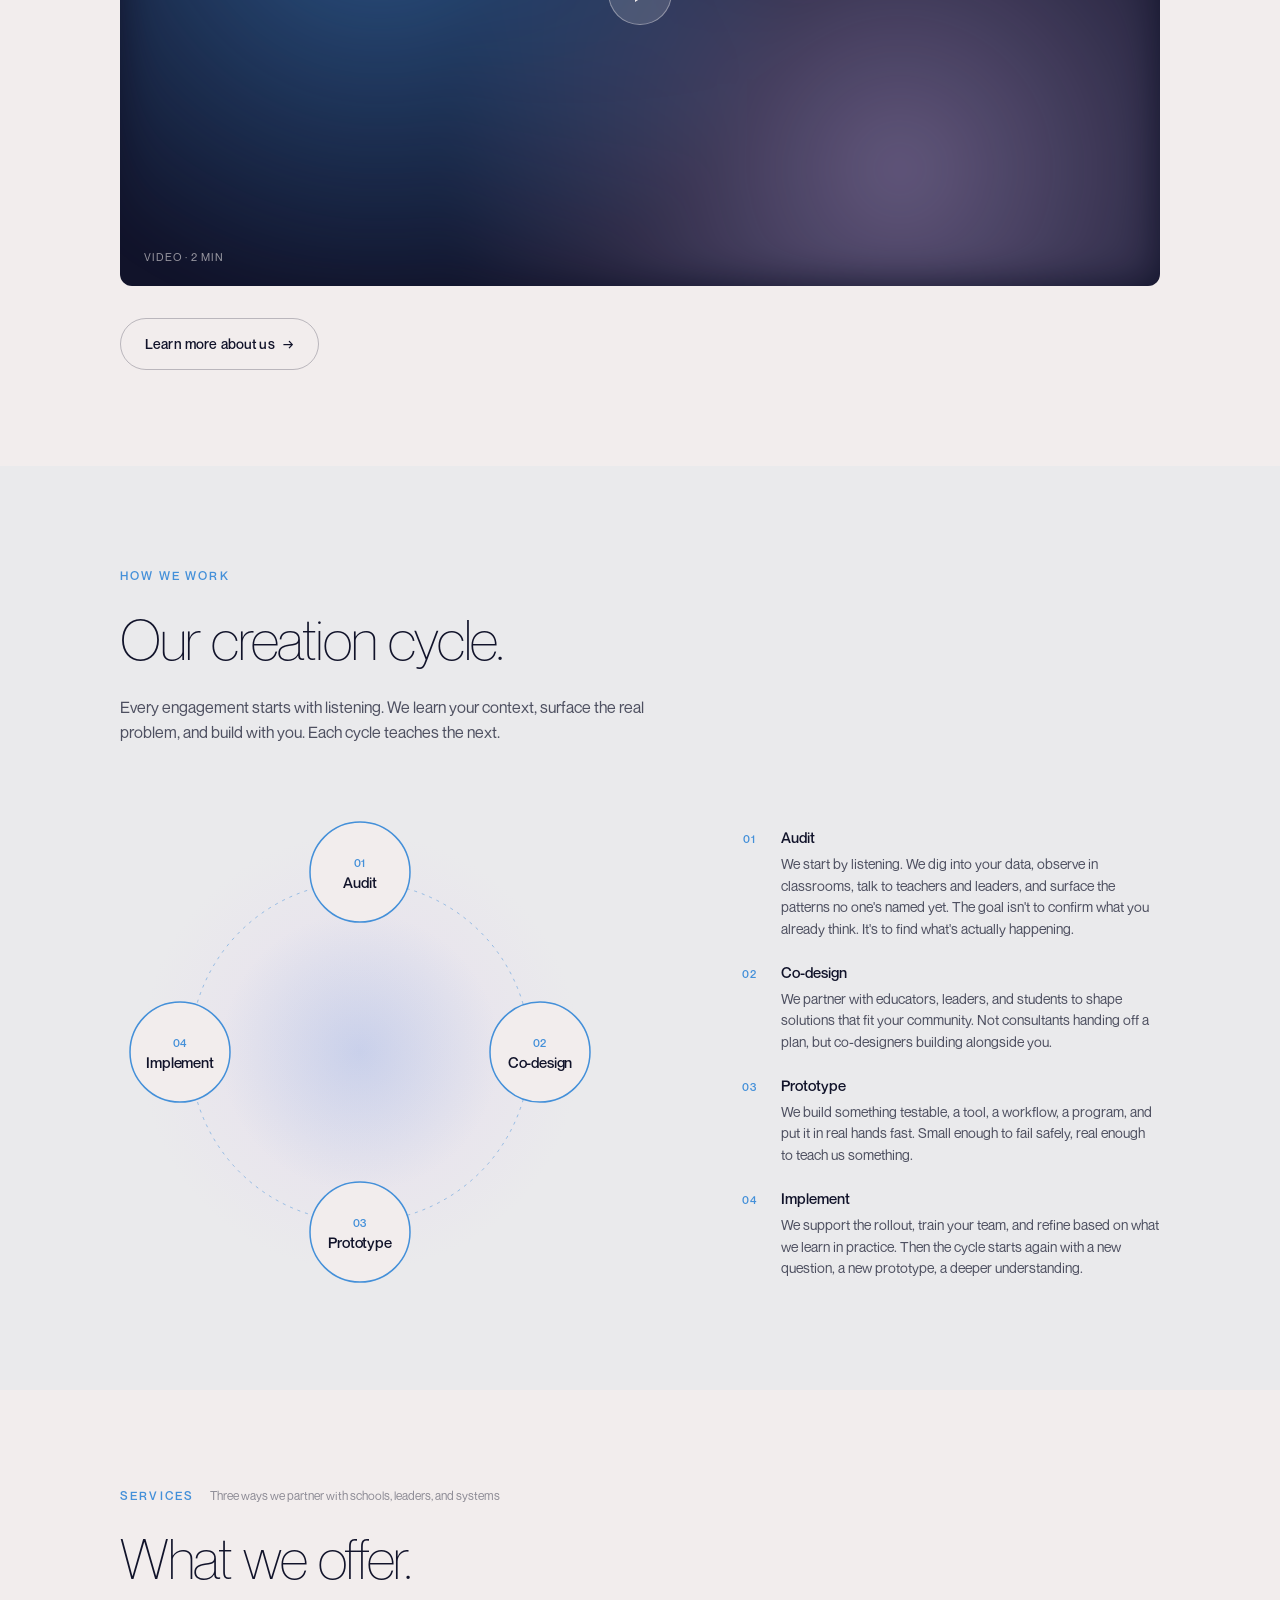
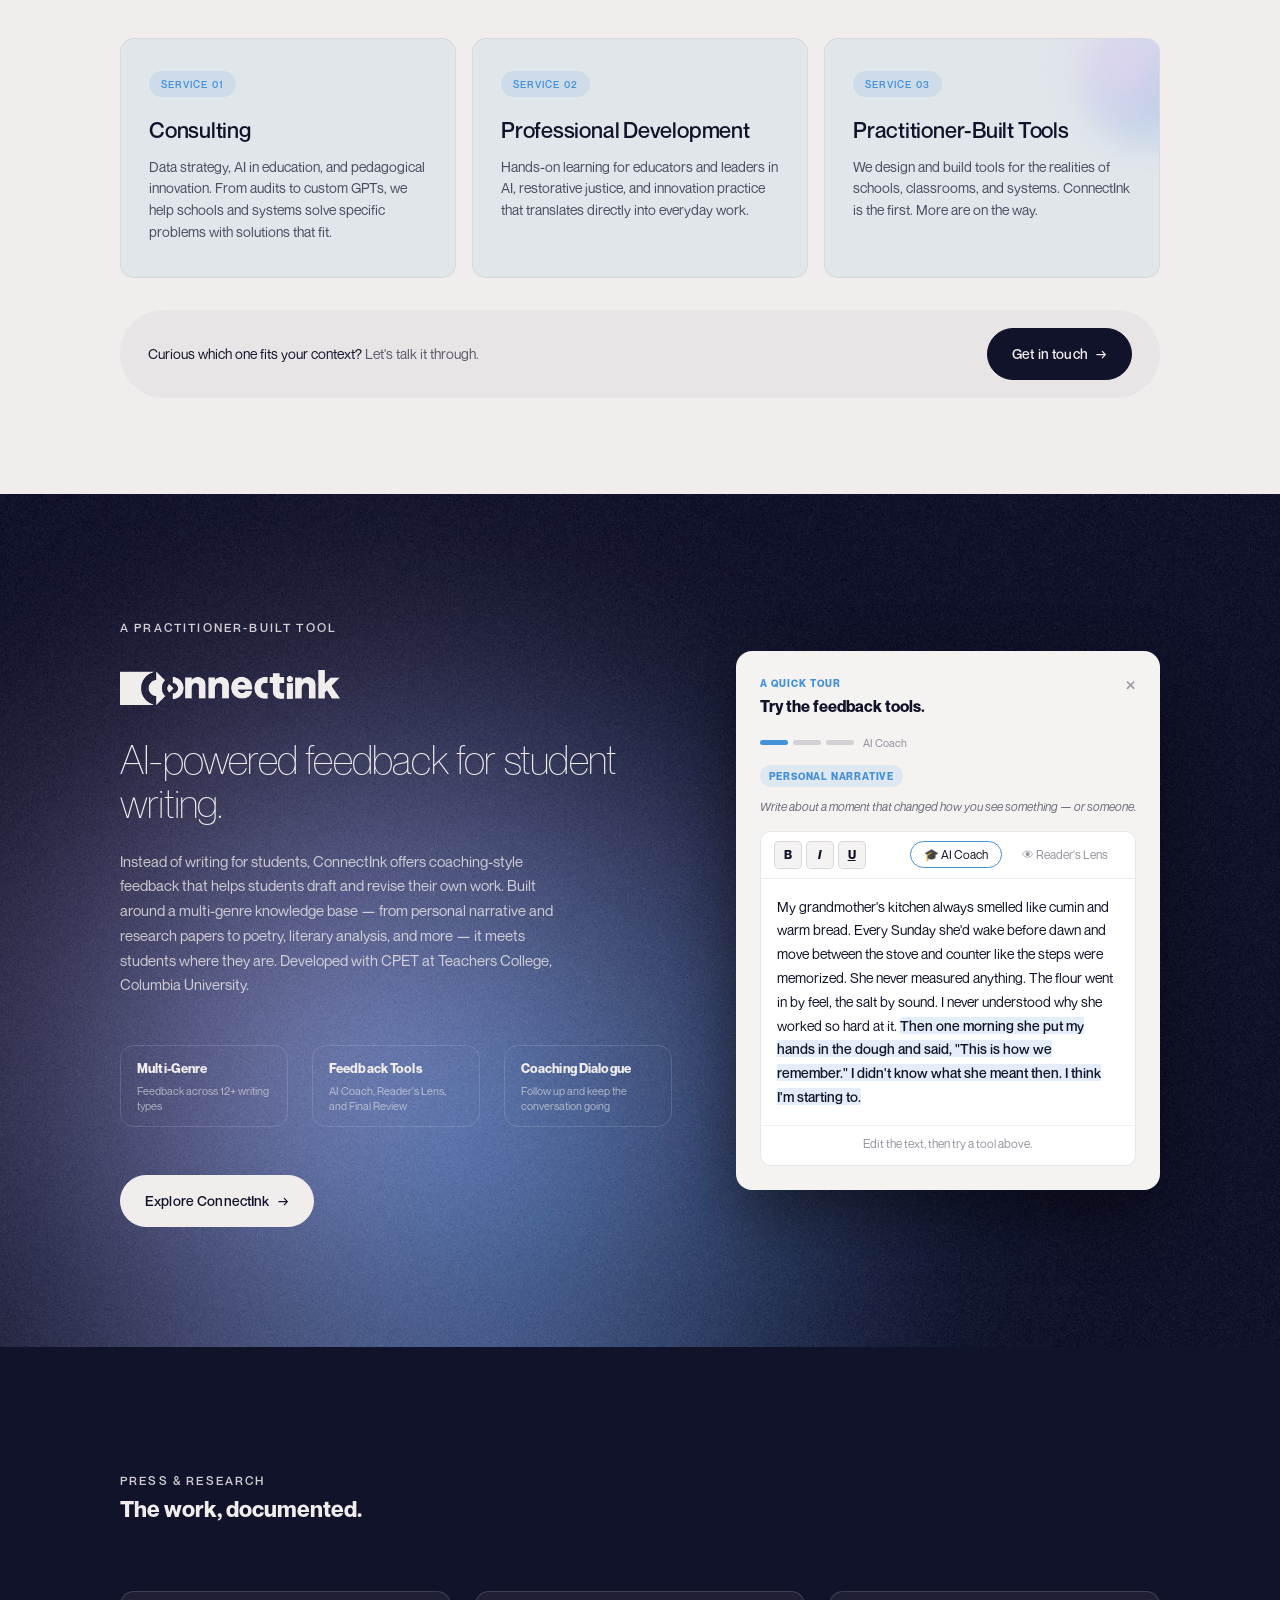
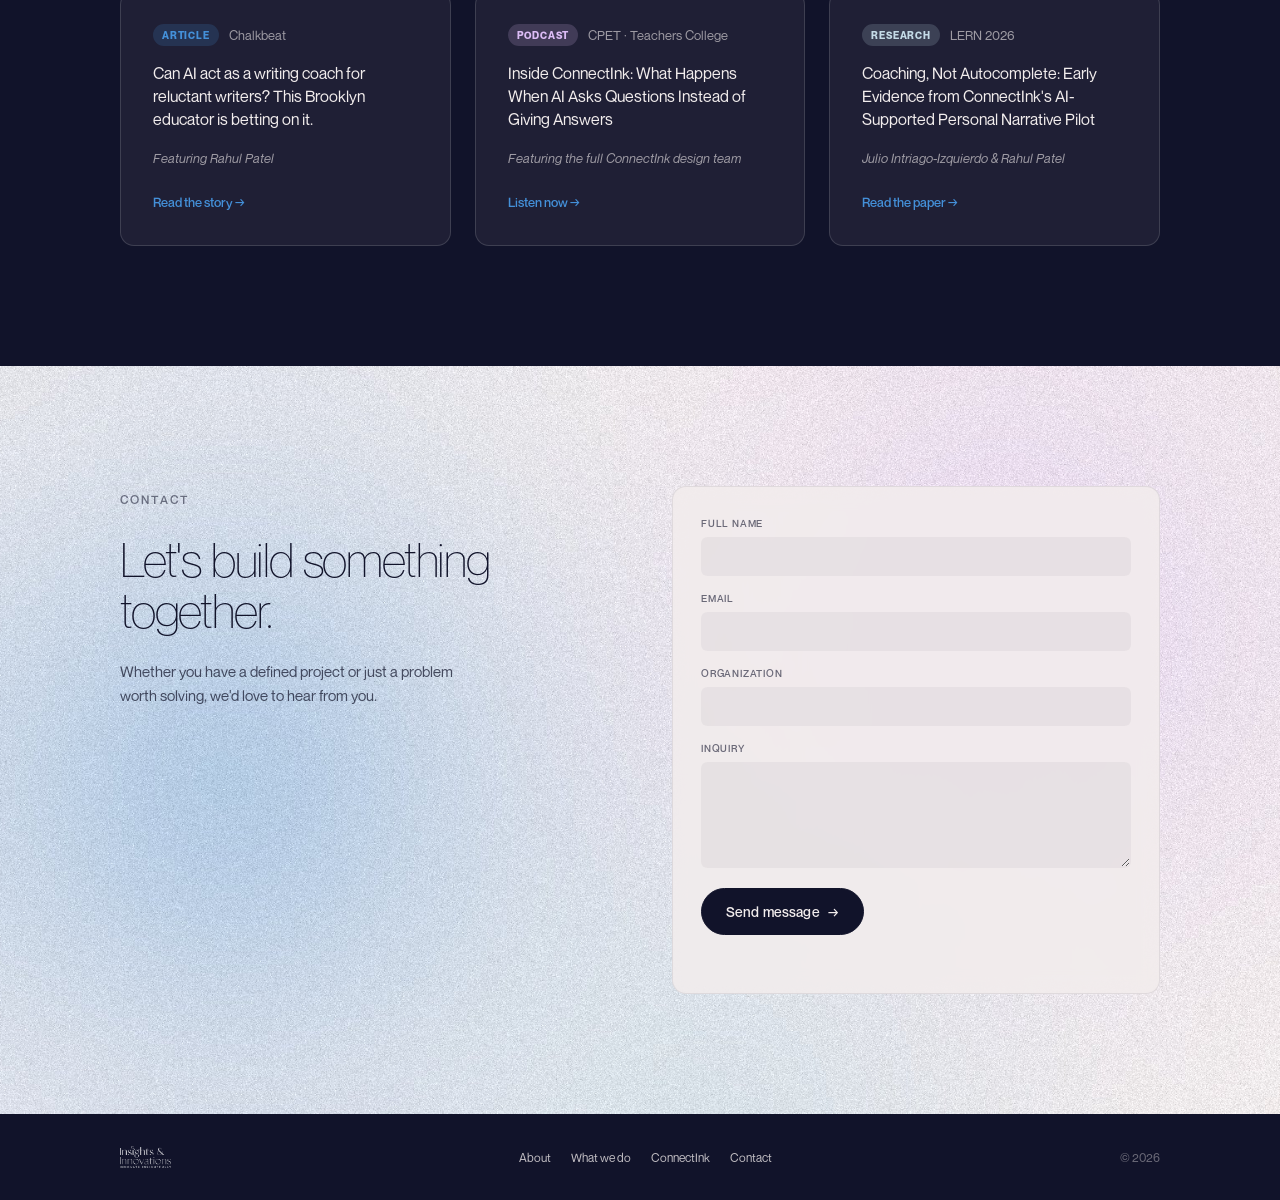
==== commit 6f038960: "updates" ====
--- a/index.html
+++ b/index.html
@@ -26,7 +26,9 @@
   <!-- ============ NAV ============ -->
   <nav class="nav" aria-label="Main">
     <div class="container nav-inner">
-      <a href="#" class="nav-brand">Insights &amp; Innovations</a>
+      <a href="#" class="nav-brand">
+        <img src="images/logo-ii.png" alt="Insights &amp; Innovations" class="nav-logo">
+      </a>
 
       <ul class="nav-links">
         <li><a href="about.html">About</a></li>
@@ -209,46 +211,6 @@
       </div>
     </section>
 
-    <!-- ============ PRESS & RESEARCH ============ -->
-    <section id="press" class="press" aria-labelledby="press-title">
-      <div class="container">
-        <div class="eyebrow on-dark">Press &amp; research</div>
-        <h2 id="press-title">The work, documented.</h2>
-
-        <div class="press-grid">
-          <a href="https://www.chalkbeat.org/newyork/2025/08/21/brooklyn-high-school-uses-ai-to-improve-student-writing/" target="_blank" rel="noopener" class="press-card">
-            <div class="press-card-top">
-              <span class="press-type press-type--article">Article</span>
-              <span class="press-source">Chalkbeat</span>
-            </div>
-            <h3 class="press-headline">Can AI act as a writing coach for reluctant writers? This Brooklyn educator is betting on it.</h3>
-            <p class="press-byline">Featuring Rahul Patel</p>
-            <span class="press-cta">Read the story →</span>
-          </a>
-
-          <a href="https://cpet.tc.columbia.edu/teaching-today-episode-summaries/inside-connectink-what-happens-when-ai-asks-questions-instead-of-giving-answers" target="_blank" rel="noopener" class="press-card">
-            <div class="press-card-top">
-              <span class="press-type press-type--podcast">Podcast</span>
-              <span class="press-source">CPET · Teachers College</span>
-            </div>
-            <h3 class="press-headline">Inside ConnectInk: What Happens When AI Asks Questions Instead of Giving Answers</h3>
-            <p class="press-byline">Featuring the full ConnectInk design team</p>
-            <span class="press-cta">Listen now →</span>
-          </a>
-
-          <a href="https://doi.org/10.59668/2551.25414" target="_blank" rel="noopener" class="press-card">
-            <div class="press-card-top">
-              <span class="press-type press-type--research">Research</span>
-              <span class="press-source">LERN 2026</span>
-            </div>
-            <h3 class="press-headline">Coaching, Not Autocomplete: Early Evidence from ConnectInk's AI-Supported Personal Narrative Pilot</h3>
-            <p class="press-byline">Julio Intriago-Izquierdo &amp; Rahul Patel</p>
-            <span class="press-cta">Read the paper →</span>
-          </a>
-        </div>
-      </div>
-    </section>
-
     <!-- ============ CONNECTINK ============ -->
     <section id="connectink" class="connectink" aria-labelledby="ci-title">
       <div class="connectink-bg" aria-hidden="true"></div>
@@ -268,7 +230,7 @@
             </div>
             <div class="ci-feature">
               <span class="ci-feature-label">Feedback Tools</span>
-              <span class="ci-feature-desc">AI Coach and Reader's Lens</span>
+              <span class="ci-feature-desc">AI Coach, Reader's Lens, and Final Review</span>
             </div>
             <div class="ci-feature">
               <span class="ci-feature-label">Coaching Dialogue</span>
@@ -324,6 +286,46 @@
               <p class="pp-replica-response-text" id="pp-response-text"></p>
             </div>
           </div>
+        </div>
+      </div>
+    </section>
+
+    <!-- ============ PRESS & RESEARCH ============ -->
+    <section id="press" class="press" aria-labelledby="press-title">
+      <div class="container">
+        <div class="eyebrow on-dark">Press &amp; research</div>
+        <h2 id="press-title">The work, documented.</h2>
+
+        <div class="press-grid">
+          <a href="https://www.chalkbeat.org/newyork/2025/08/21/brooklyn-high-school-uses-ai-to-improve-student-writing/" target="_blank" rel="noopener" class="press-card">
+            <div class="press-card-top">
+              <span class="press-type press-type--article">Article</span>
+              <span class="press-source">Chalkbeat</span>
+            </div>
+            <h3 class="press-headline">Can AI act as a writing coach for reluctant writers? This Brooklyn educator is betting on it.</h3>
+            <p class="press-byline">Featuring Rahul Patel</p>
+            <span class="press-cta">Read the story →</span>
+          </a>
+
+          <a href="https://cpet.tc.columbia.edu/teaching-today-episode-summaries/inside-connectink-what-happens-when-ai-asks-questions-instead-of-giving-answers" target="_blank" rel="noopener" class="press-card">
+            <div class="press-card-top">
+              <span class="press-type press-type--podcast">Podcast</span>
+              <span class="press-source">CPET · Teachers College</span>
+            </div>
+            <h3 class="press-headline">Inside ConnectInk: What Happens When AI Asks Questions Instead of Giving Answers</h3>
+            <p class="press-byline">Featuring the full ConnectInk design team</p>
+            <span class="press-cta">Listen now →</span>
+          </a>
+
+          <a href="https://doi.org/10.59668/2551.25414" target="_blank" rel="noopener" class="press-card">
+            <div class="press-card-top">
+              <span class="press-type press-type--research">Research</span>
+              <span class="press-source">LERN 2026</span>
+            </div>
+            <h3 class="press-headline">Coaching, Not Autocomplete: Early Evidence from ConnectInk's AI-Supported Personal Narrative Pilot</h3>
+            <p class="press-byline">Julio Intriago-Izquierdo &amp; Rahul Patel</p>
+            <span class="press-cta">Read the paper →</span>
+          </a>
         </div>
       </div>
     </section>
@@ -380,7 +382,9 @@
   <!-- ============ FOOTER ============ -->
   <footer class="footer">
     <div class="container footer-inner">
-      <div class="footer-brand">Insights &amp; Innovations</div>
+      <div class="footer-brand">
+        <img src="images/logo-ii.png" alt="Insights &amp; Innovations" class="footer-logo">
+      </div>
       <ul class="footer-links">
         <li><a href="about.html">About</a></li>
         <li><a href="#how">What we do</a></li>
--- a/styles.css
+++ b/styles.css
@@ -396,8 +396,9 @@
   display: flex;
   align-items: center;
   justify-content: space-between;
-  padding-top: 18px;
-  padding-bottom: 18px;
+  padding-top: 14px;
+  padding-bottom: 14px;
+  min-height: 0;
 }
 
 .nav-brand {
@@ -405,6 +406,17 @@
   font-weight: 500;
   letter-spacing: -0.015em;
   color: var(--navy);
+  display: flex;
+  align-items: center;
+}
+
+.nav-logo {
+  height: 28px;
+  max-height: 28px;
+  width: auto;
+  max-width: 160px;
+  display: block;
+  object-fit: contain;
 }
 
 .nav-links {
@@ -1553,6 +1565,20 @@
   color: var(--cream);
   font-size: 14px;
   font-weight: 500;
+  display: flex;
+  align-items: center;
+}
+
+.footer-logo {
+  height: 22px;
+  max-height: 22px;
+  width: auto;
+  max-width: 140px;
+  display: block;
+  object-fit: contain;
+  /* Invert to white so it reads on the dark footer background */
+  filter: brightness(0) invert(1);
+  opacity: 0.85;
 }
 
 .footer-links {
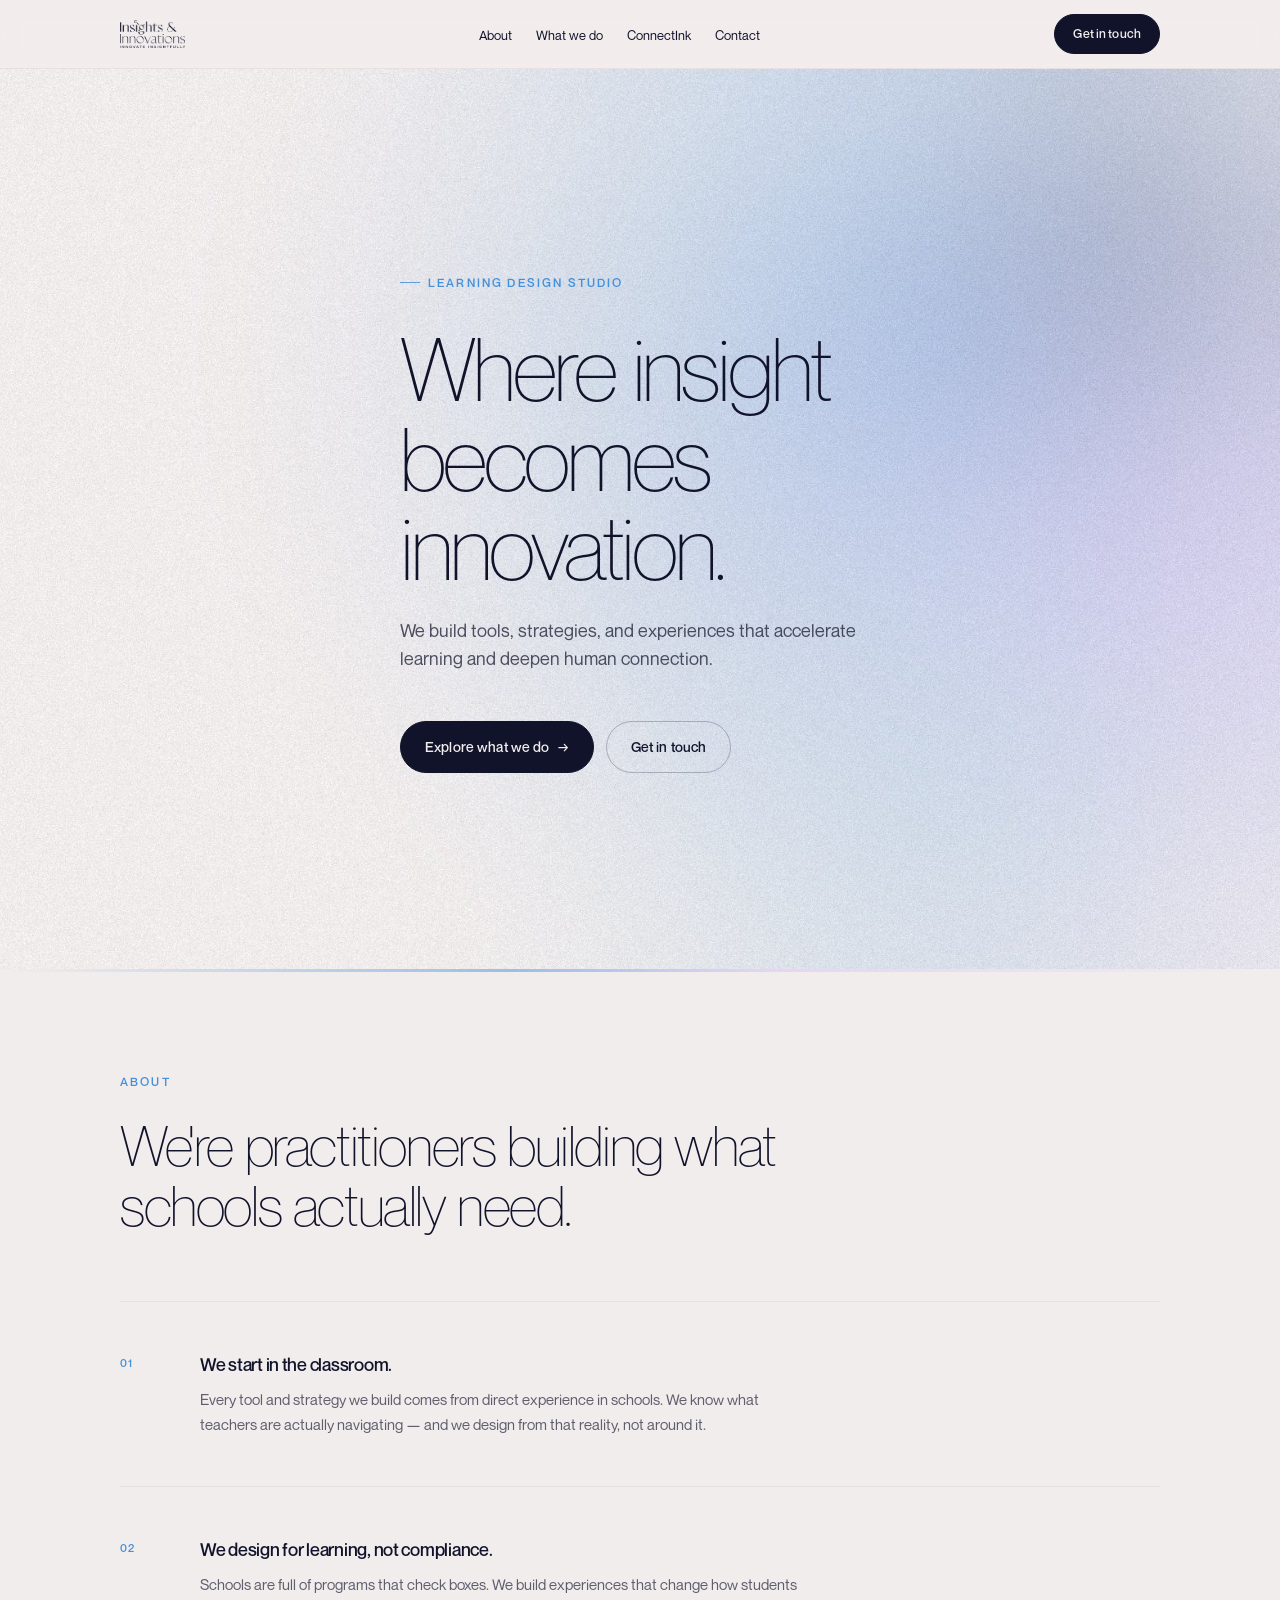
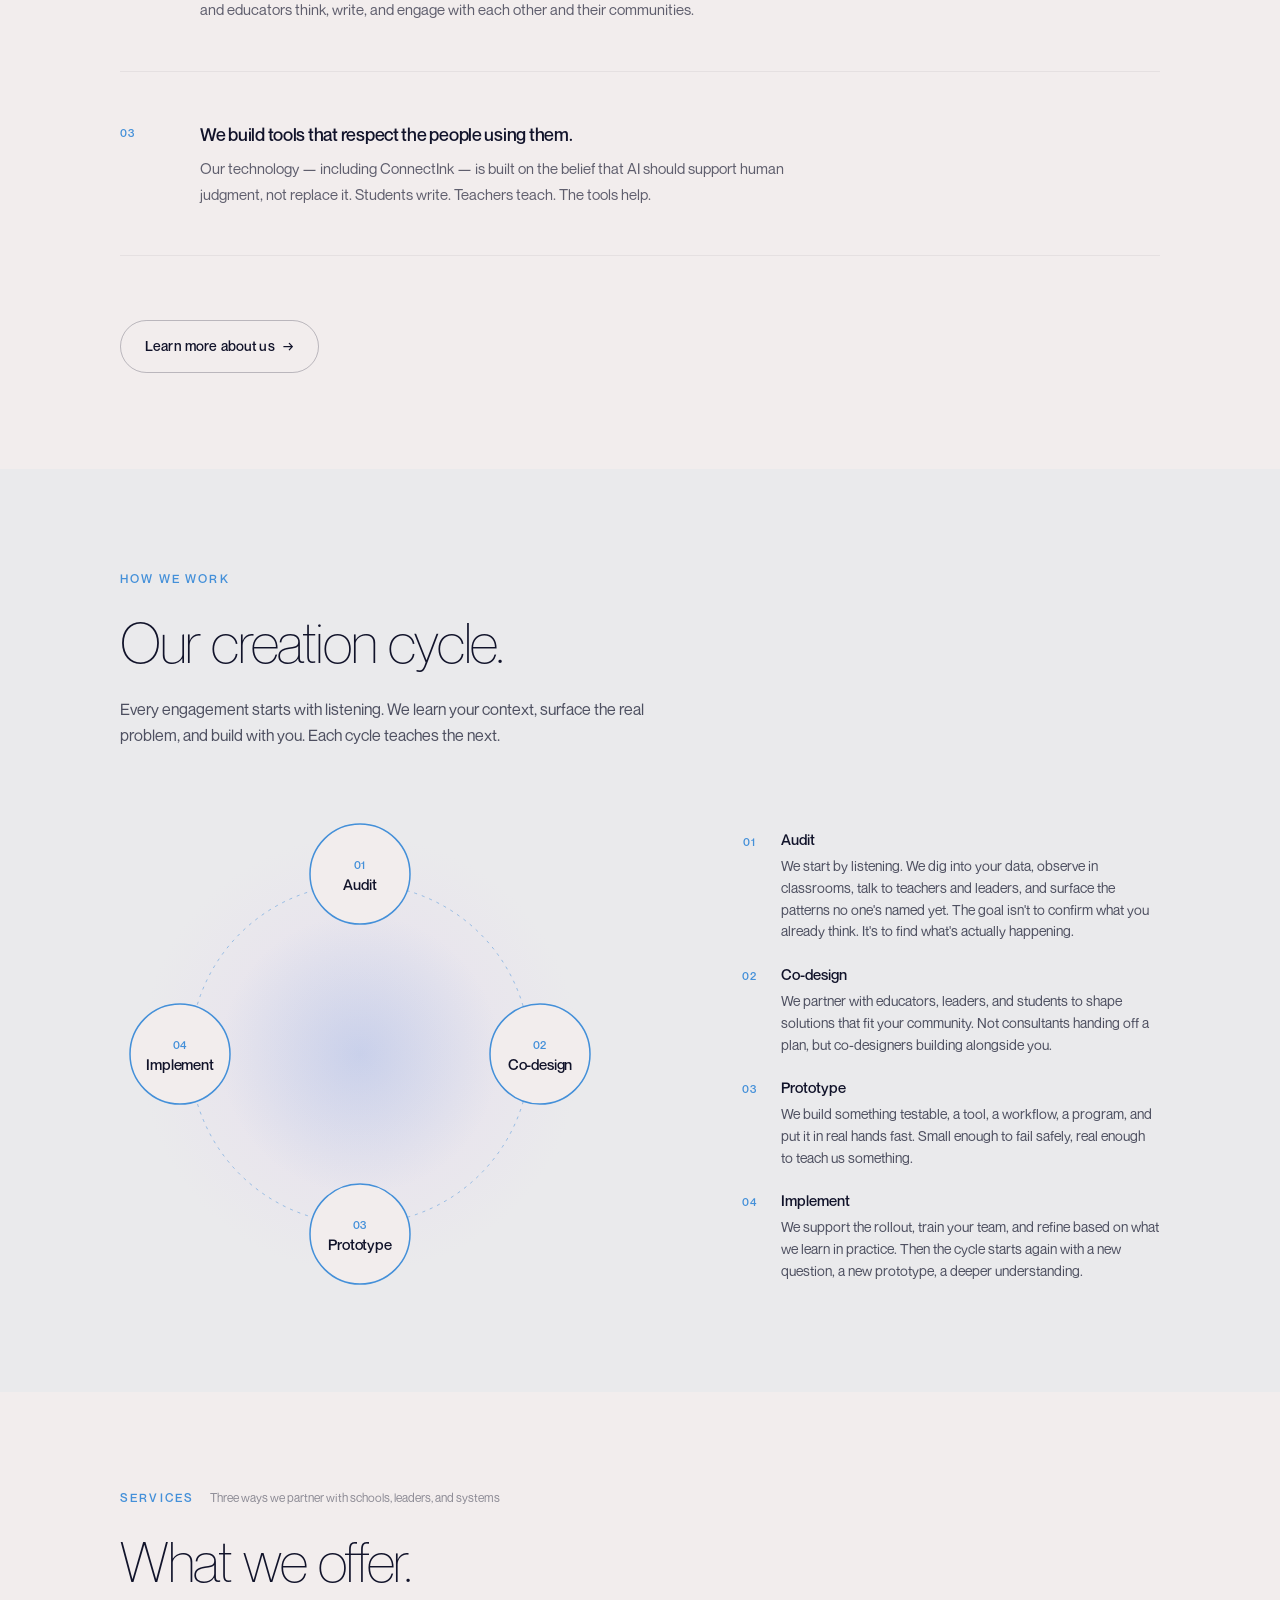
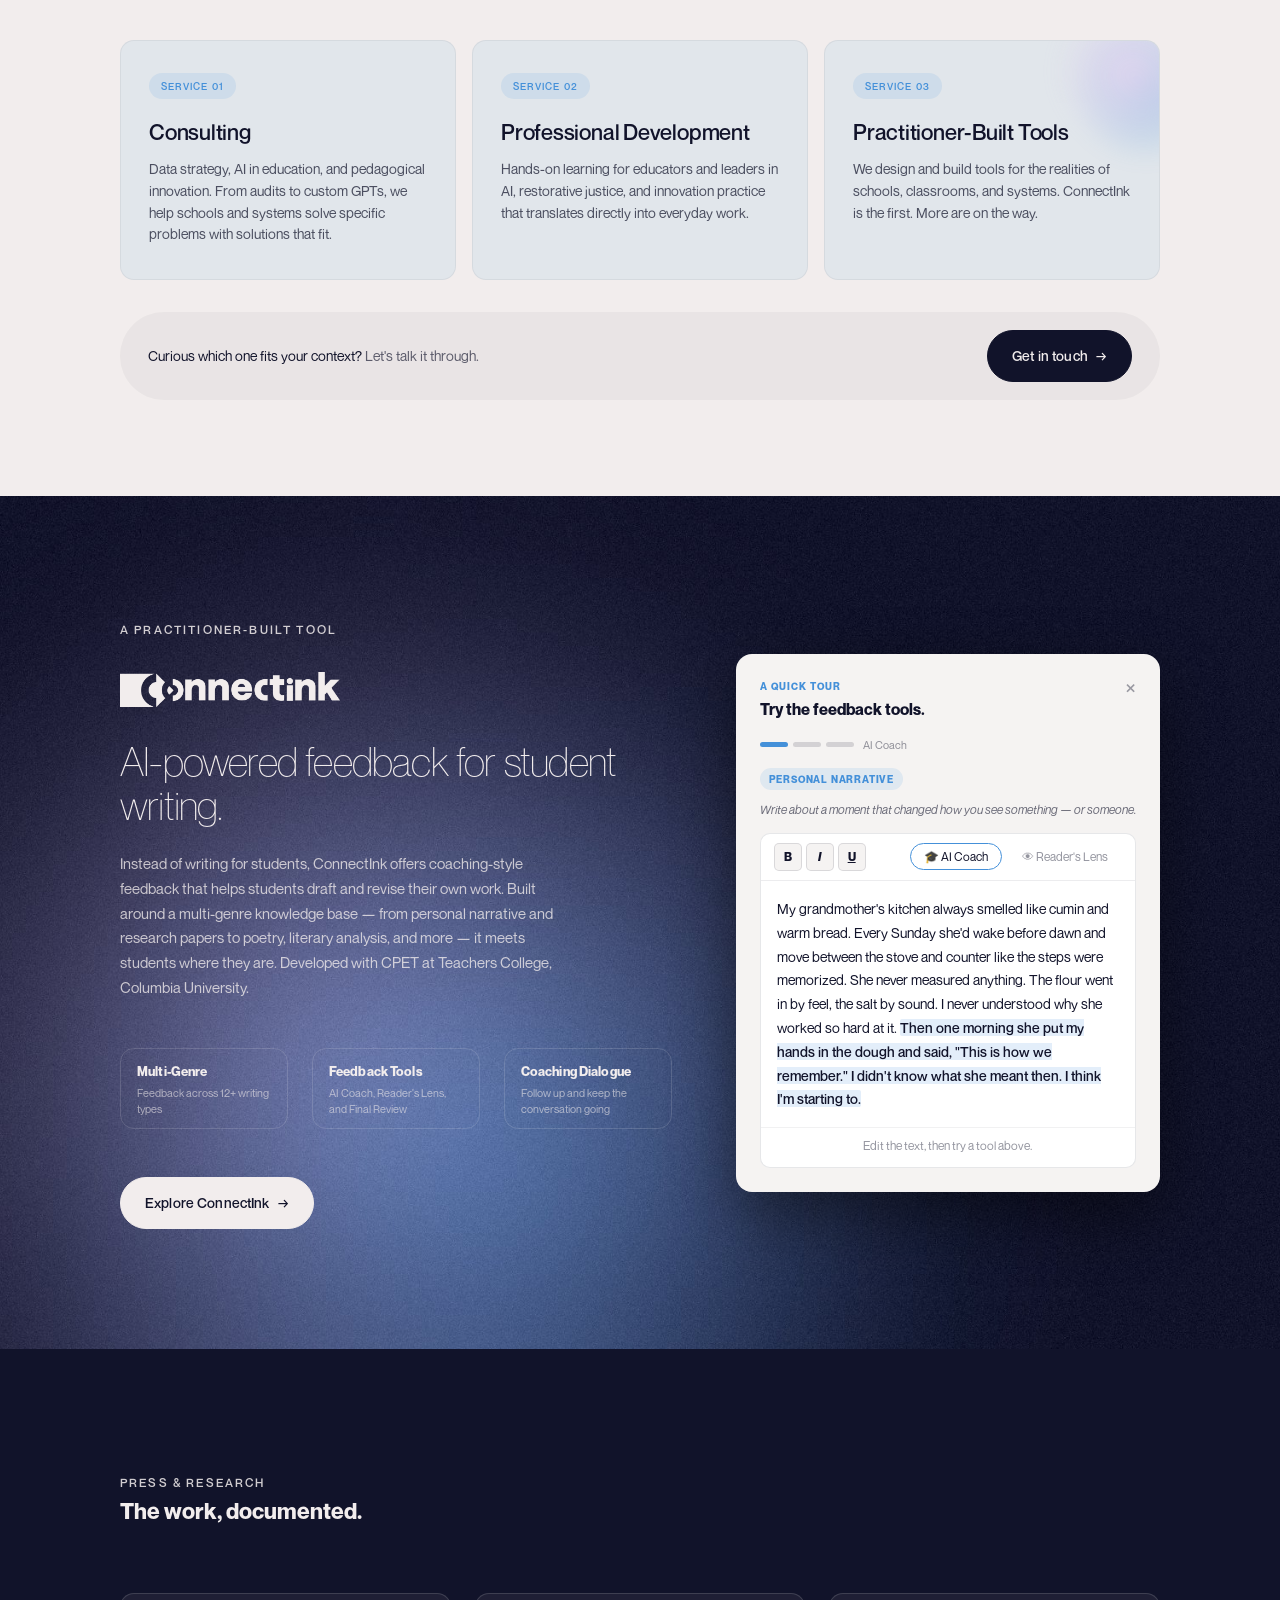
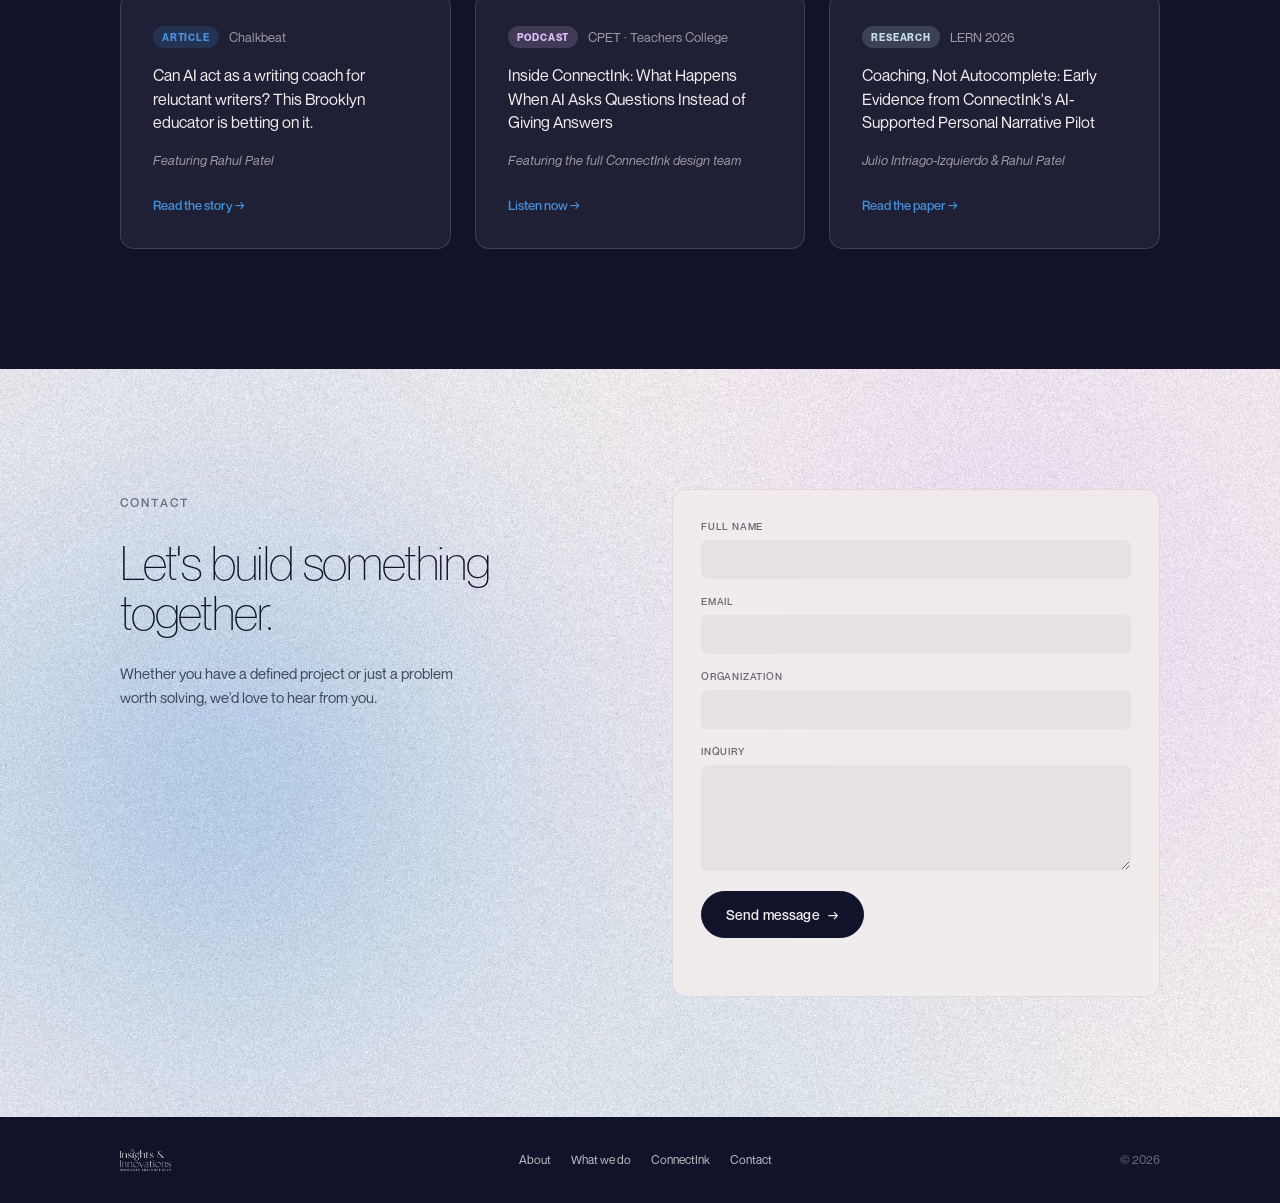
==== commit 1a8664b0: "Add studio intro text, Catalyst Fund proposal page" ====
--- a/index.html
+++ b/index.html
@@ -77,9 +77,28 @@
         <div class="eyebrow">About</div>
         <h2>We're practitioners building what schools actually need.</h2>
 
-        <div class="video-frame" role="img" aria-label="Video placeholder. A 2-minute introduction video will go here.">
-          <button class="video-play" aria-label="Play introduction video"></button>
-          <div class="video-label">Video · 2 min</div>
+        <div class="studio-intro">
+          <div class="studio-intro-item">
+            <span class="studio-intro-num">01</span>
+            <div>
+              <h3 class="studio-intro-heading">We start in the classroom.</h3>
+              <p class="studio-intro-body">Every tool and strategy we build comes from direct experience in schools. We know what teachers are actually navigating — and we design from that reality, not around it.</p>
+            </div>
+          </div>
+          <div class="studio-intro-item">
+            <span class="studio-intro-num">02</span>
+            <div>
+              <h3 class="studio-intro-heading">We design for learning, not compliance.</h3>
+              <p class="studio-intro-body">Schools are full of programs that check boxes. We build experiences that change how students and educators think, write, and engage with each other and their communities.</p>
+            </div>
+          </div>
+          <div class="studio-intro-item">
+            <span class="studio-intro-num">03</span>
+            <div>
+              <h3 class="studio-intro-heading">We build tools that respect the people using them.</h3>
+              <p class="studio-intro-body">Our technology — including ConnectInk — is built on the belief that AI should support human judgment, not replace it. Students write. Teachers teach. The tools help.</p>
+            </div>
+          </div>
         </div>
 
         <a href="about.html" class="btn btn-secondary">Learn more about us <span class="arrow">→</span></a>
--- a/styles.css
+++ b/styles.css
@@ -539,6 +539,48 @@
   margin-bottom: var(--space-7);
 }
 
+/* Studio intro (replaces video placeholder) */
+.studio-intro {
+  display: flex;
+  flex-direction: column;
+  gap: 0;
+  margin-bottom: var(--space-7);
+  border-top: 1px solid var(--navy-06);
+}
+
+.studio-intro-item {
+  display: grid;
+  grid-template-columns: 48px 1fr;
+  gap: var(--space-5);
+  align-items: start;
+  padding: var(--space-6) 0;
+  border-bottom: 1px solid var(--navy-06);
+}
+
+.studio-intro-num {
+  font-size: 11px;
+  letter-spacing: 0.1em;
+  color: var(--blue);
+  font-weight: 500;
+  padding-top: 4px;
+}
+
+.studio-intro-heading {
+  font-size: 18px;
+  font-weight: 500;
+  letter-spacing: -0.015em;
+  color: var(--navy);
+  margin-bottom: var(--space-2);
+}
+
+.studio-intro-body {
+  font-size: 15px;
+  line-height: 1.7;
+  color: var(--navy);
+  opacity: 0.65;
+  max-width: 600px;
+}
+
 .video-frame {
   aspect-ratio: 16 / 9;
   background: var(--navy);
@@ -1763,9 +1805,9 @@
 
   /* Hero */
   .hero {
-    padding-top: 48px;
-    padding-bottom: 96px;
-    min-height: auto;
+    padding-top: 64px;
+    padding-bottom: 80px;
+    min-height: 100svh;
   }
 
   /* About page hero */
@@ -1808,6 +1850,12 @@
     grid-template-columns: repeat(2, 1fr);
   }
 
+  /* Press: stack to single column on tablet/mobile */
+  .press-grid {
+    grid-template-columns: 1fr;
+    gap: var(--space-4);
+  }
+
   /* ConnectInk H2 smaller */
   .connectink h2 {
     font-size: 32px;
@@ -1830,8 +1878,39 @@
   :root {
     --container-padding: 20px;
     --size-hero: 44px;
-  }
-  
+    --space-9: 56px;
+    --space-10: 64px;
+  }
+
+  /* Prevent any element from blowing out horizontal width */
+  body {
+    overflow-x: hidden;
+  }
+
+  /* Press: single column */
+  .press-grid {
+    grid-template-columns: 1fr;
+    gap: var(--space-3);
+  }
+
+  /* ConnectInk replica: tighten on small screens */
+  .pp-replica {
+    padding: var(--space-4);
+  }
+
+  /* Feature chips: wrap naturally */
+  .ci-features {
+    flex-direction: column;
+    gap: var(--space-3);
+  }
+
+  /* Hero CTA buttons: stack */
+  .hero-ctas {
+    flex-direction: column;
+    align-items: flex-start;
+    gap: var(--space-3);
+  }
+
   .partners-grid {
     grid-template-columns: 1fr;
   }
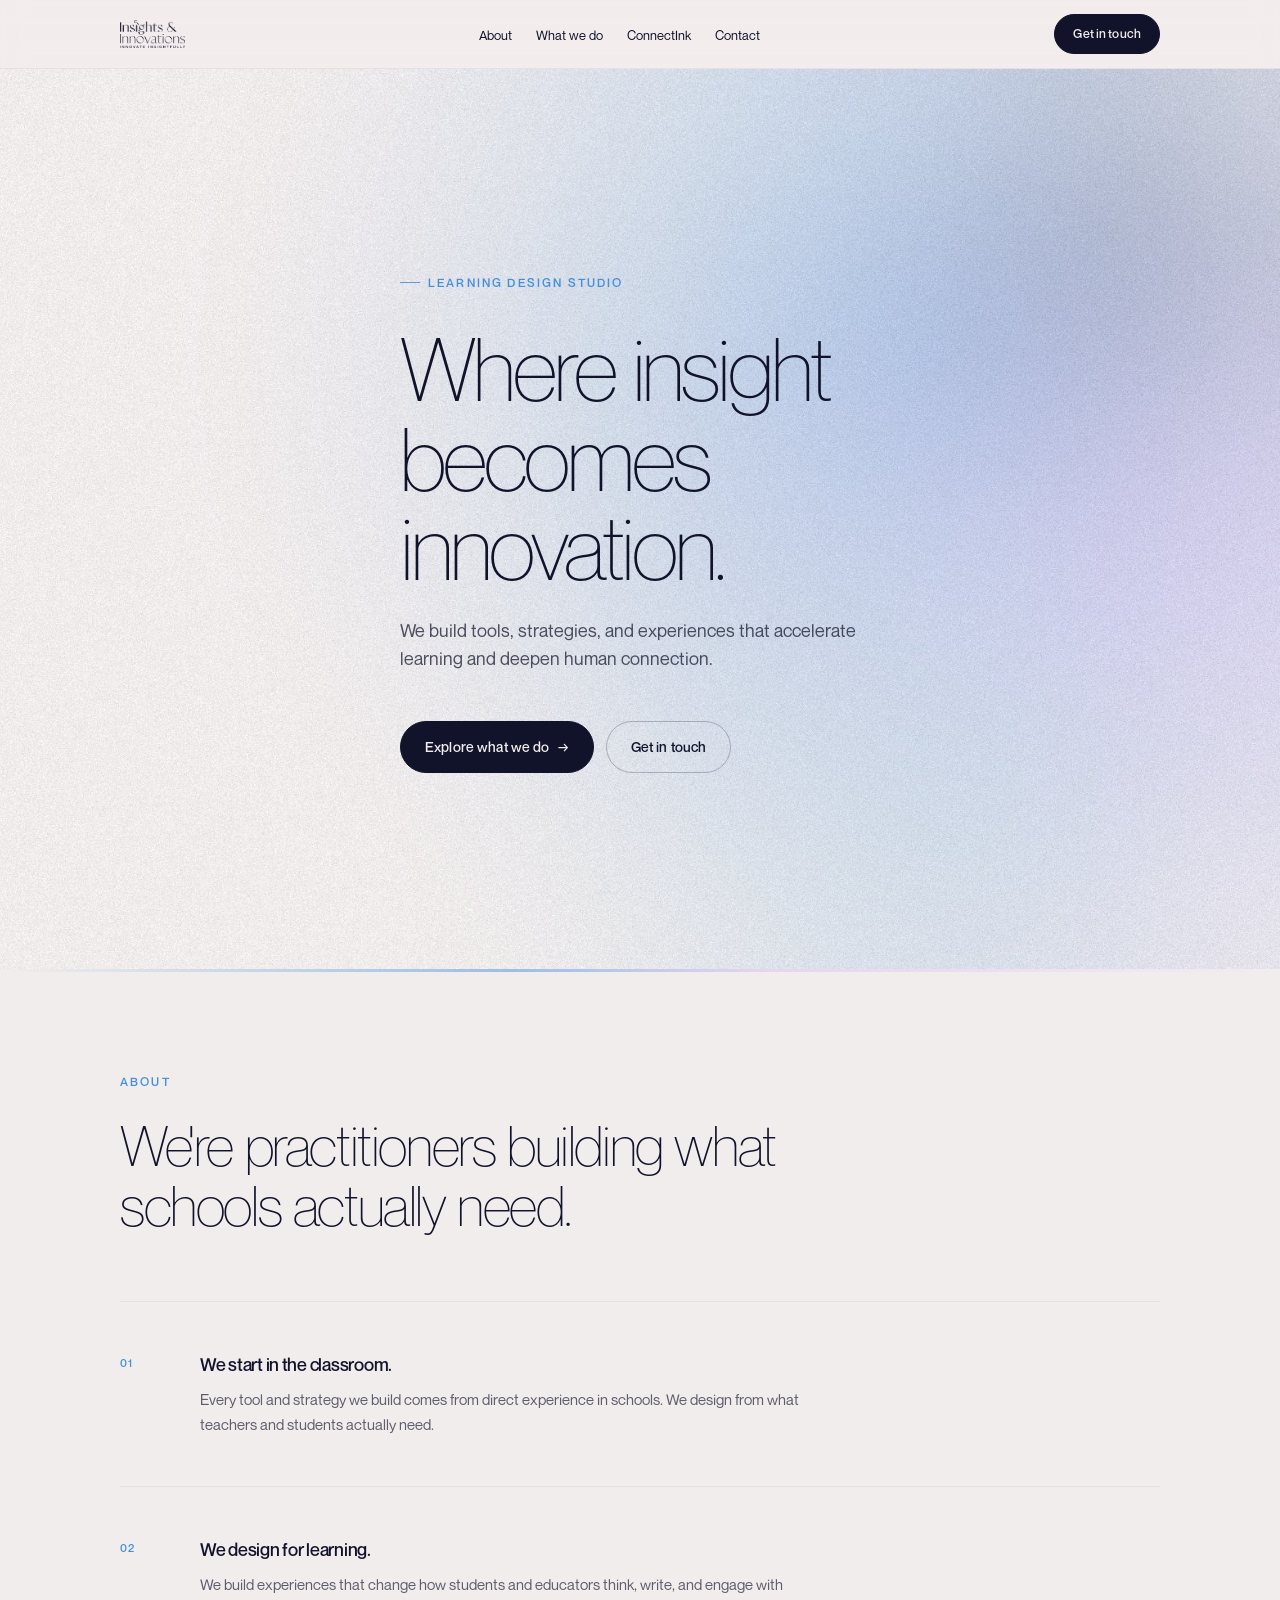
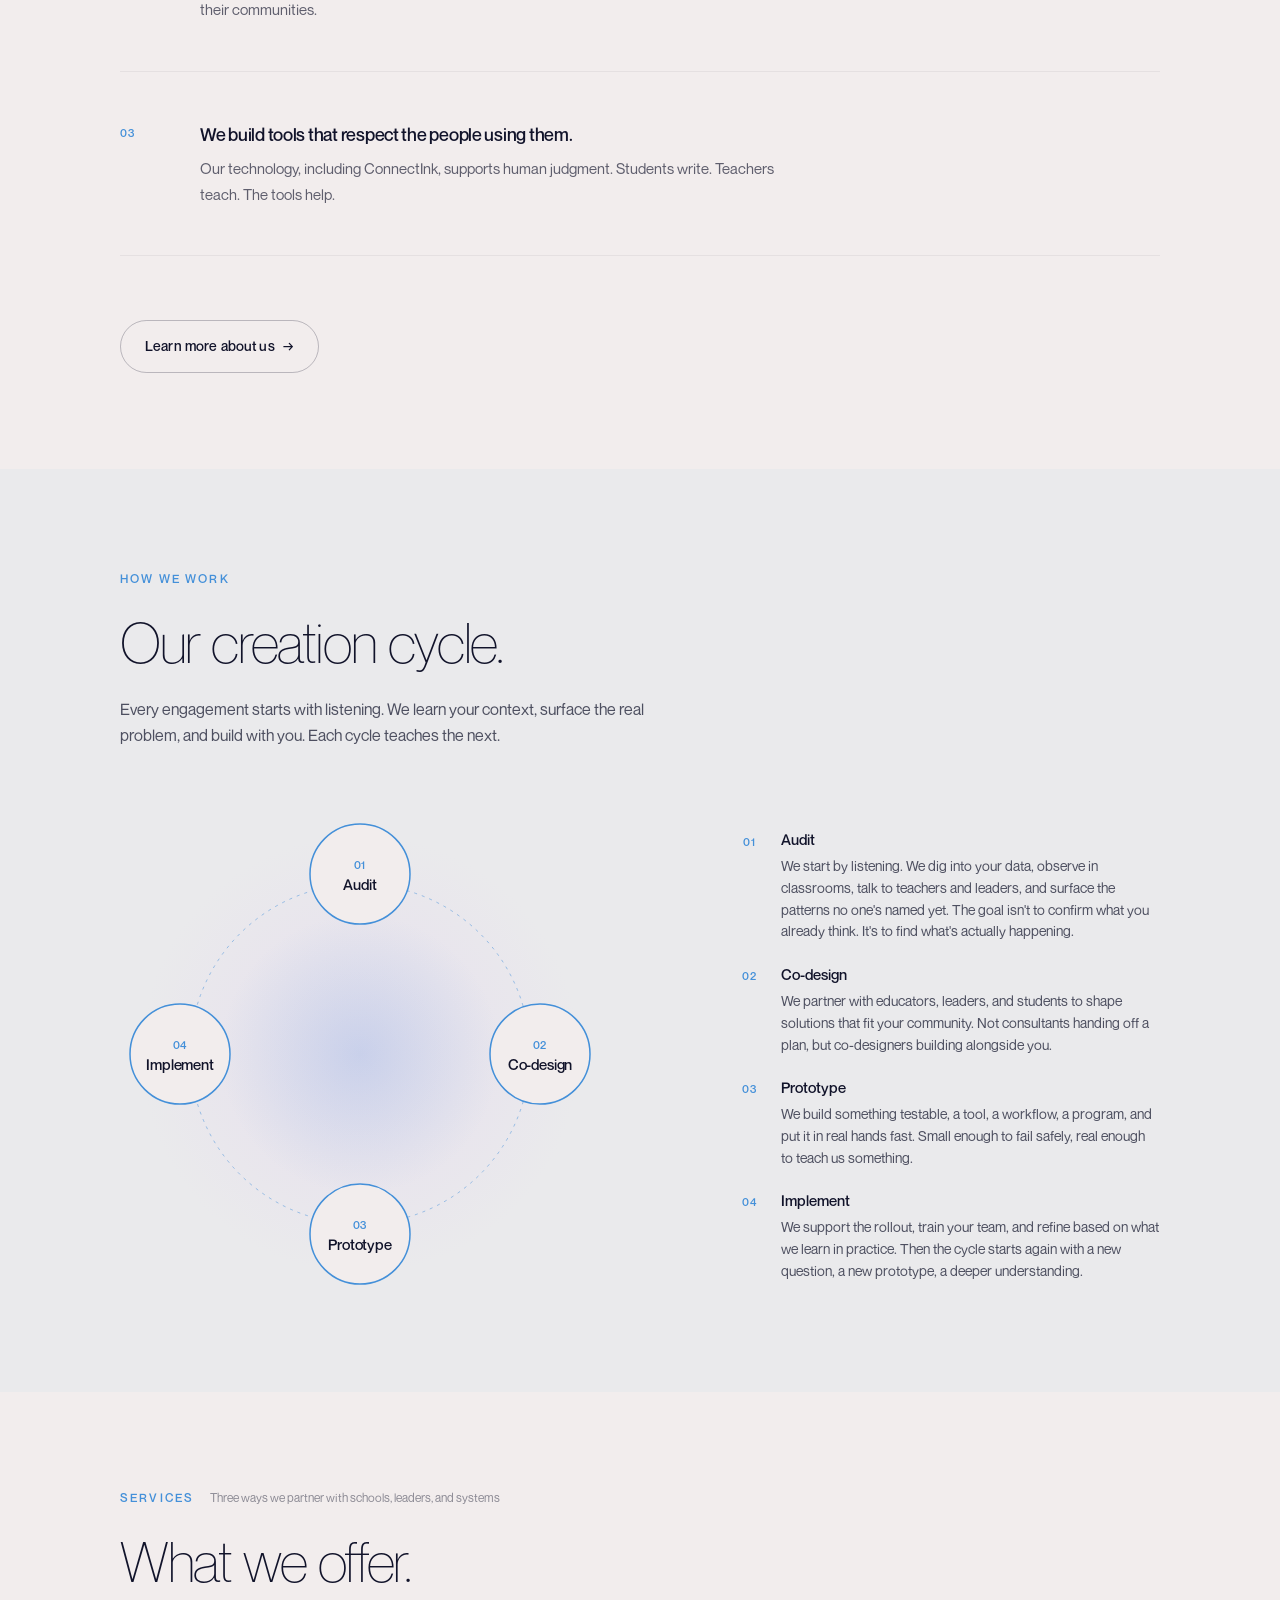
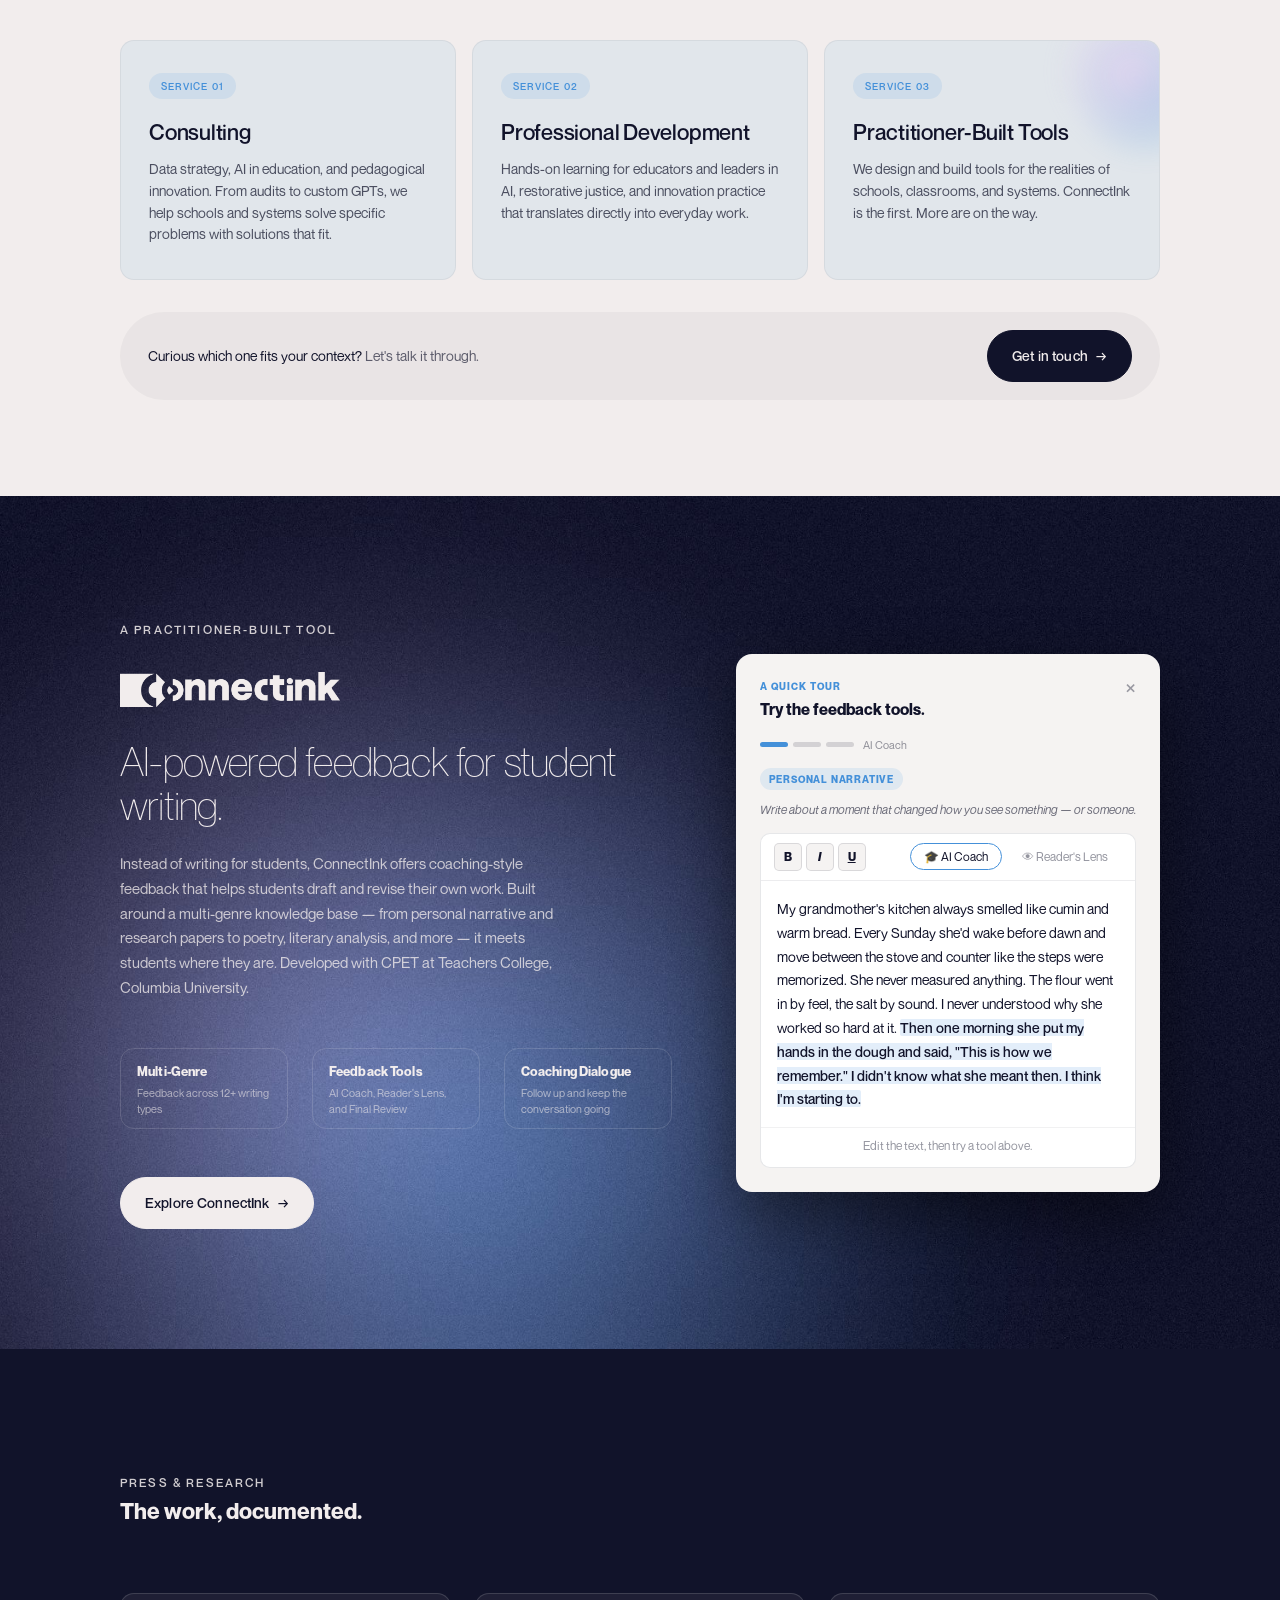
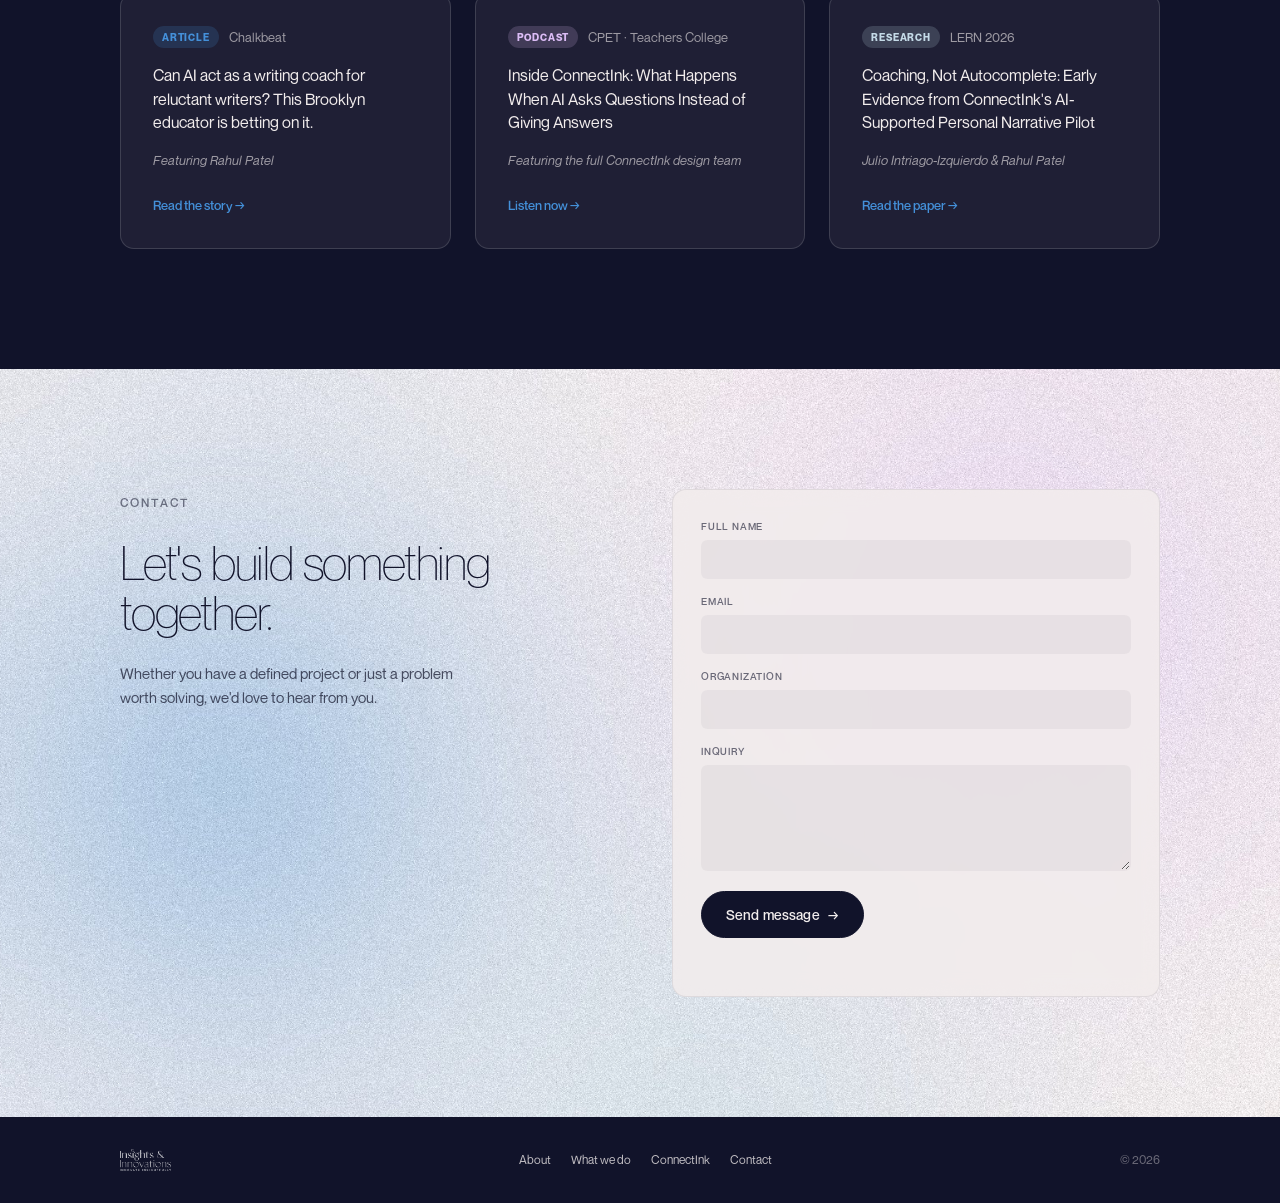
==== commit ffaaf1cc: "Tighten studio intro copy, update proposal page with map, links, and callouts" ====
--- a/index.html
+++ b/index.html
@@ -82,21 +82,21 @@
             <span class="studio-intro-num">01</span>
             <div>
               <h3 class="studio-intro-heading">We start in the classroom.</h3>
-              <p class="studio-intro-body">Every tool and strategy we build comes from direct experience in schools. We know what teachers are actually navigating — and we design from that reality, not around it.</p>
+              <p class="studio-intro-body">Every tool and strategy we build comes from direct experience in schools. We design from what teachers and students actually need.</p>
             </div>
           </div>
           <div class="studio-intro-item">
             <span class="studio-intro-num">02</span>
             <div>
-              <h3 class="studio-intro-heading">We design for learning, not compliance.</h3>
-              <p class="studio-intro-body">Schools are full of programs that check boxes. We build experiences that change how students and educators think, write, and engage with each other and their communities.</p>
+              <h3 class="studio-intro-heading">We design for learning.</h3>
+              <p class="studio-intro-body">We build experiences that change how students and educators think, write, and engage with their communities.</p>
             </div>
           </div>
           <div class="studio-intro-item">
             <span class="studio-intro-num">03</span>
             <div>
               <h3 class="studio-intro-heading">We build tools that respect the people using them.</h3>
-              <p class="studio-intro-body">Our technology — including ConnectInk — is built on the belief that AI should support human judgment, not replace it. Students write. Teachers teach. The tools help.</p>
+              <p class="studio-intro-body">Our technology, including ConnectInk, supports human judgment. Students write. Teachers teach. The tools help.</p>
             </div>
           </div>
         </div>
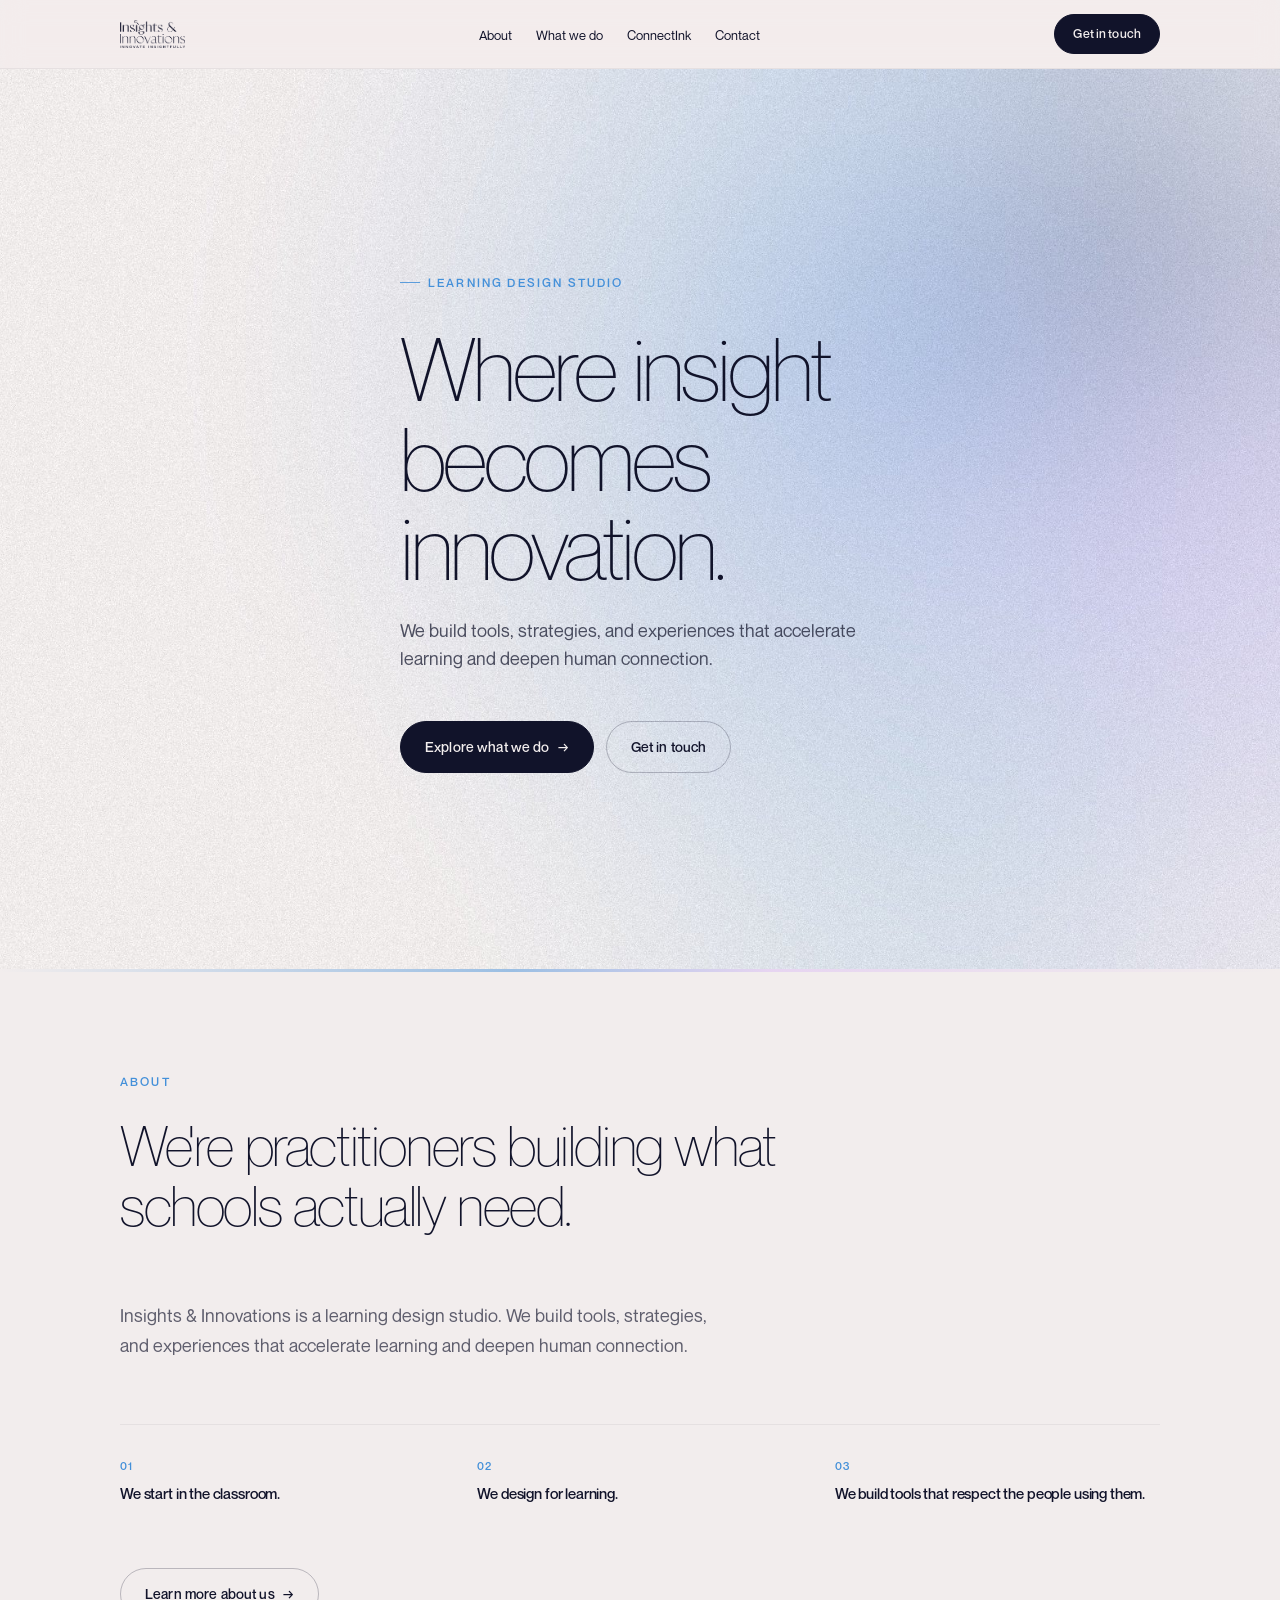
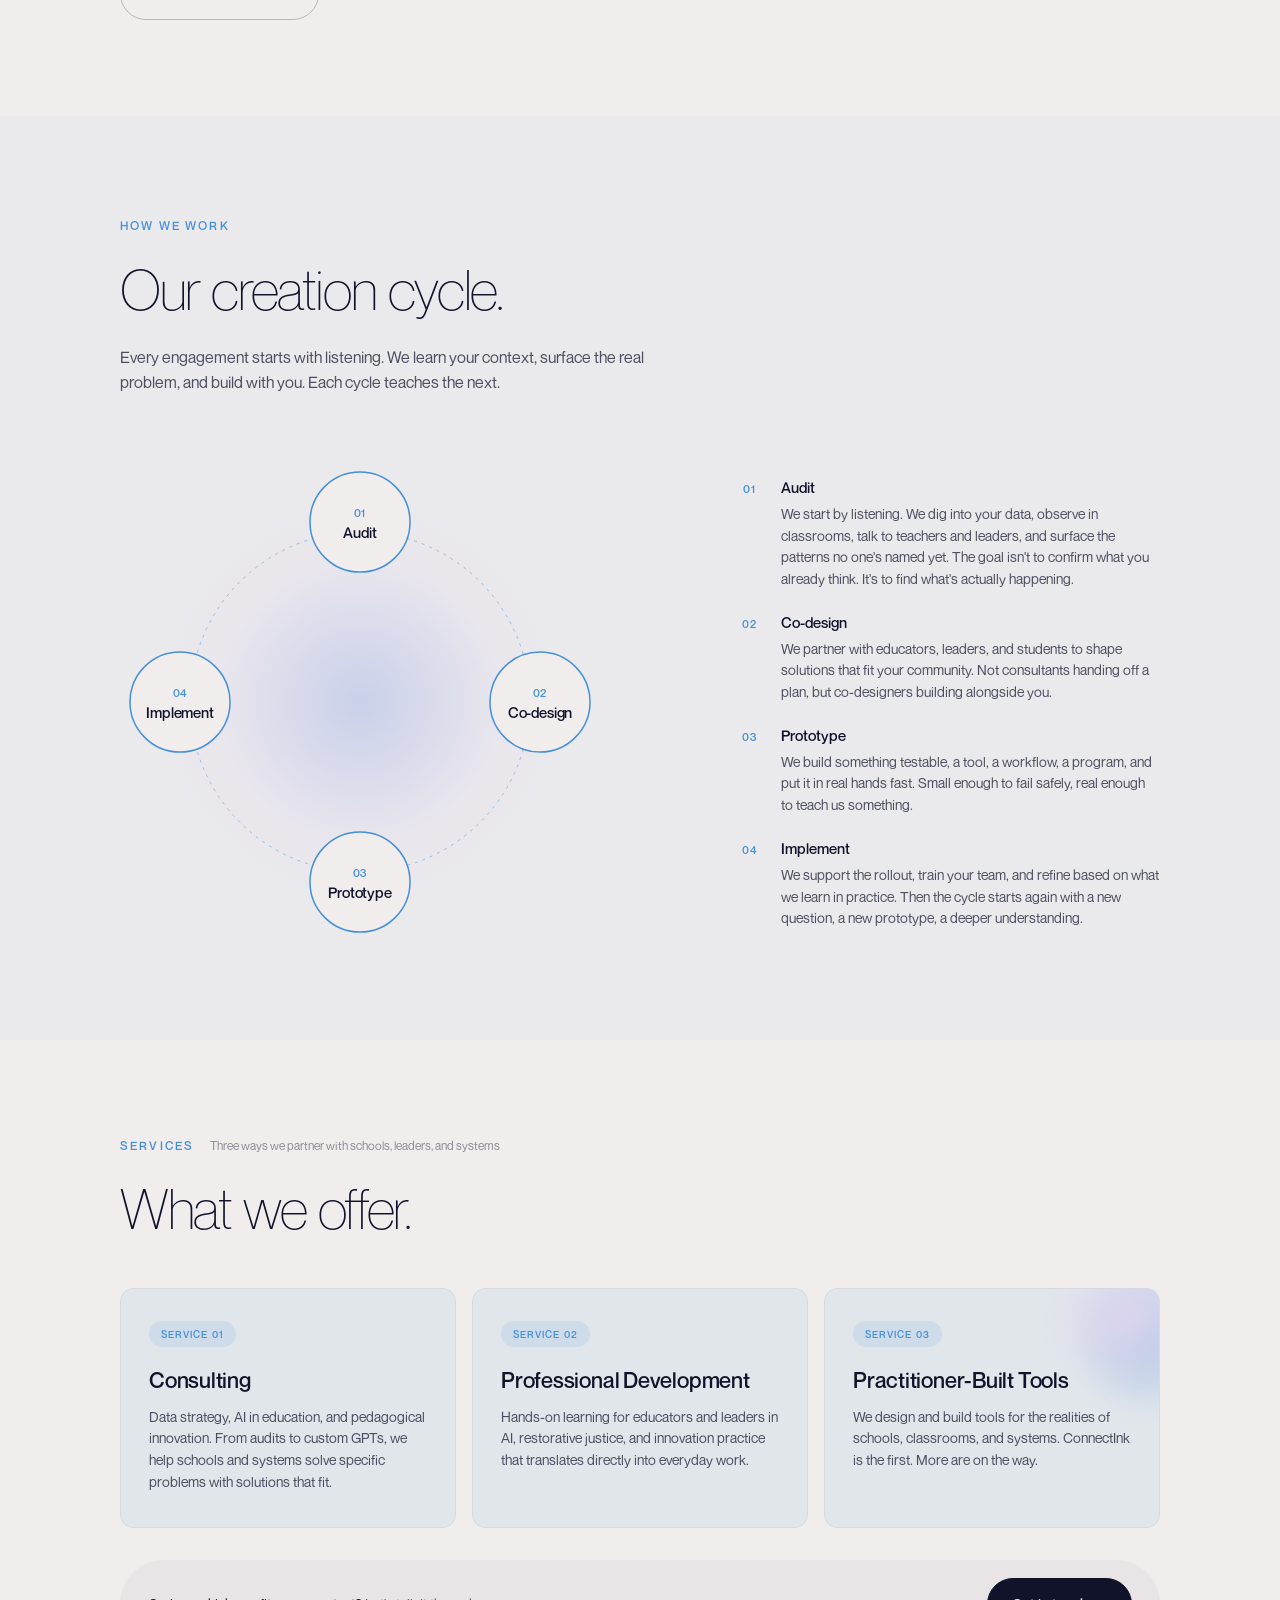
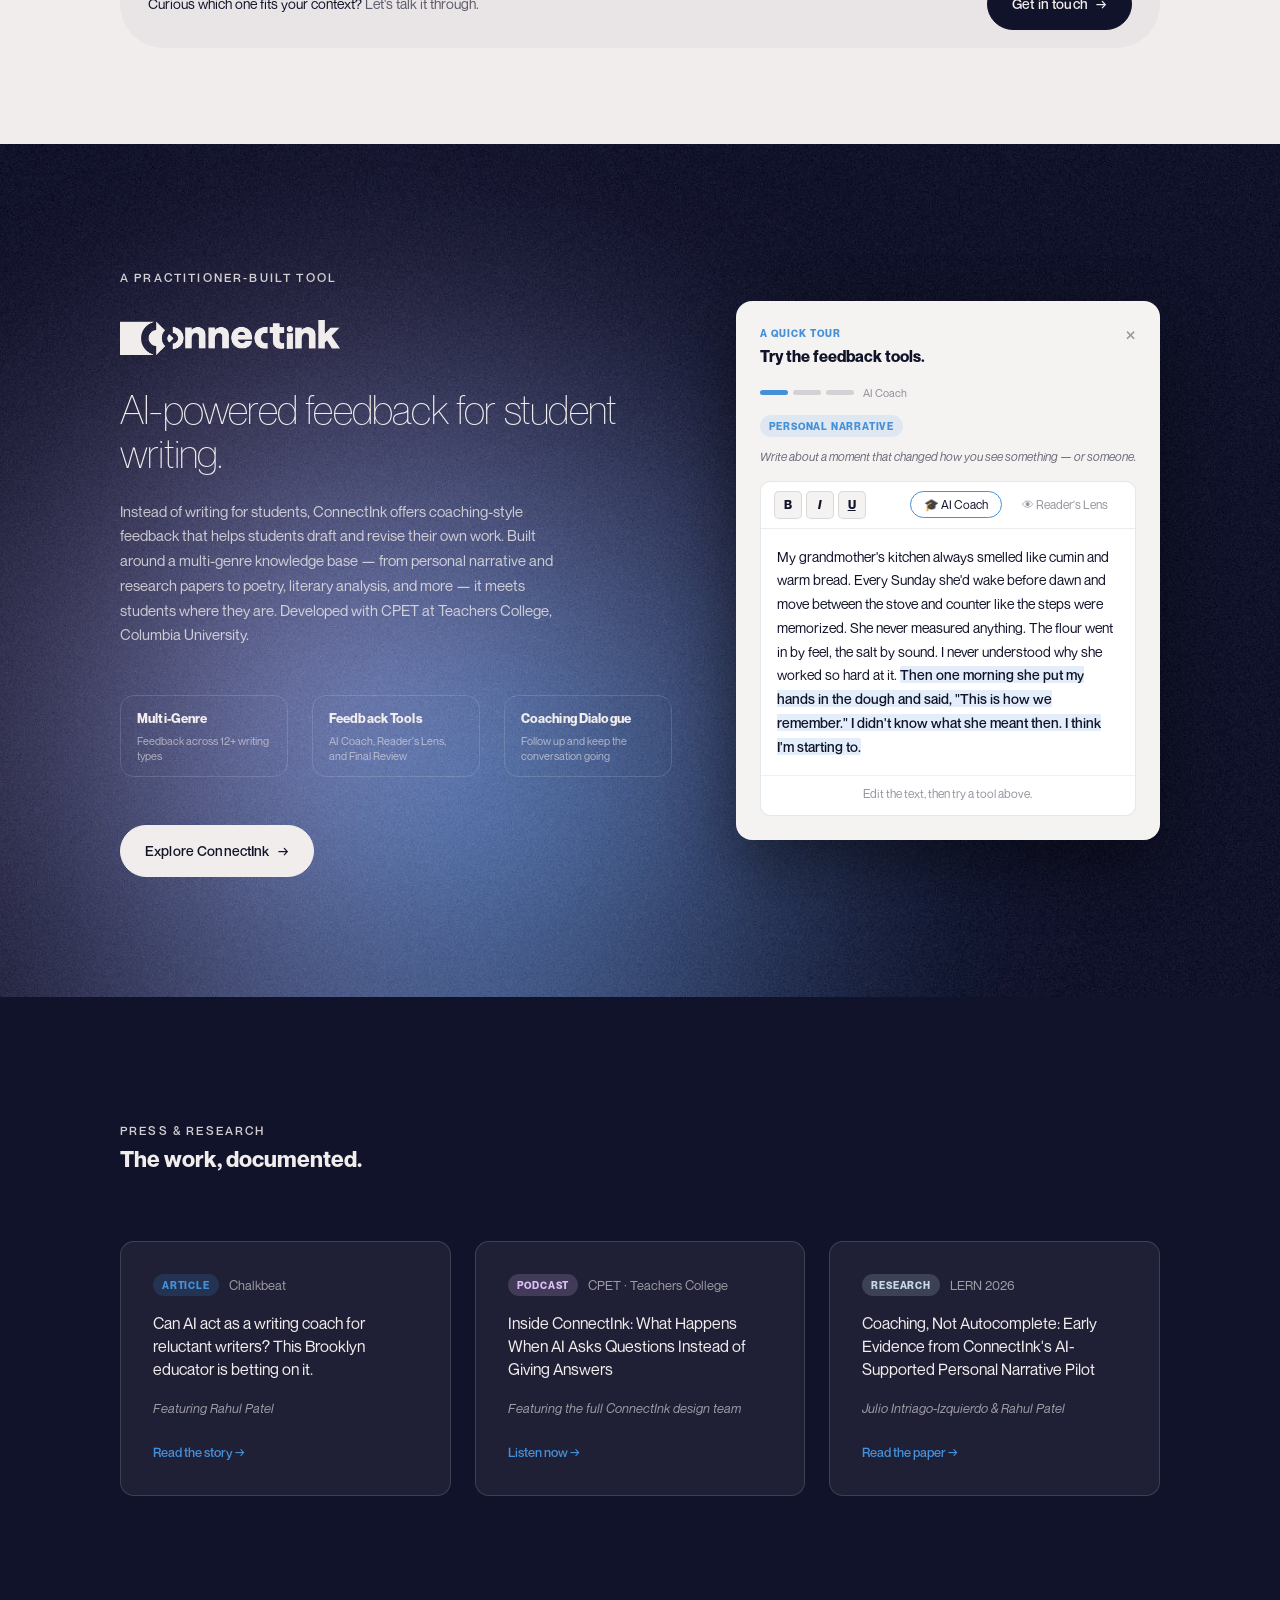
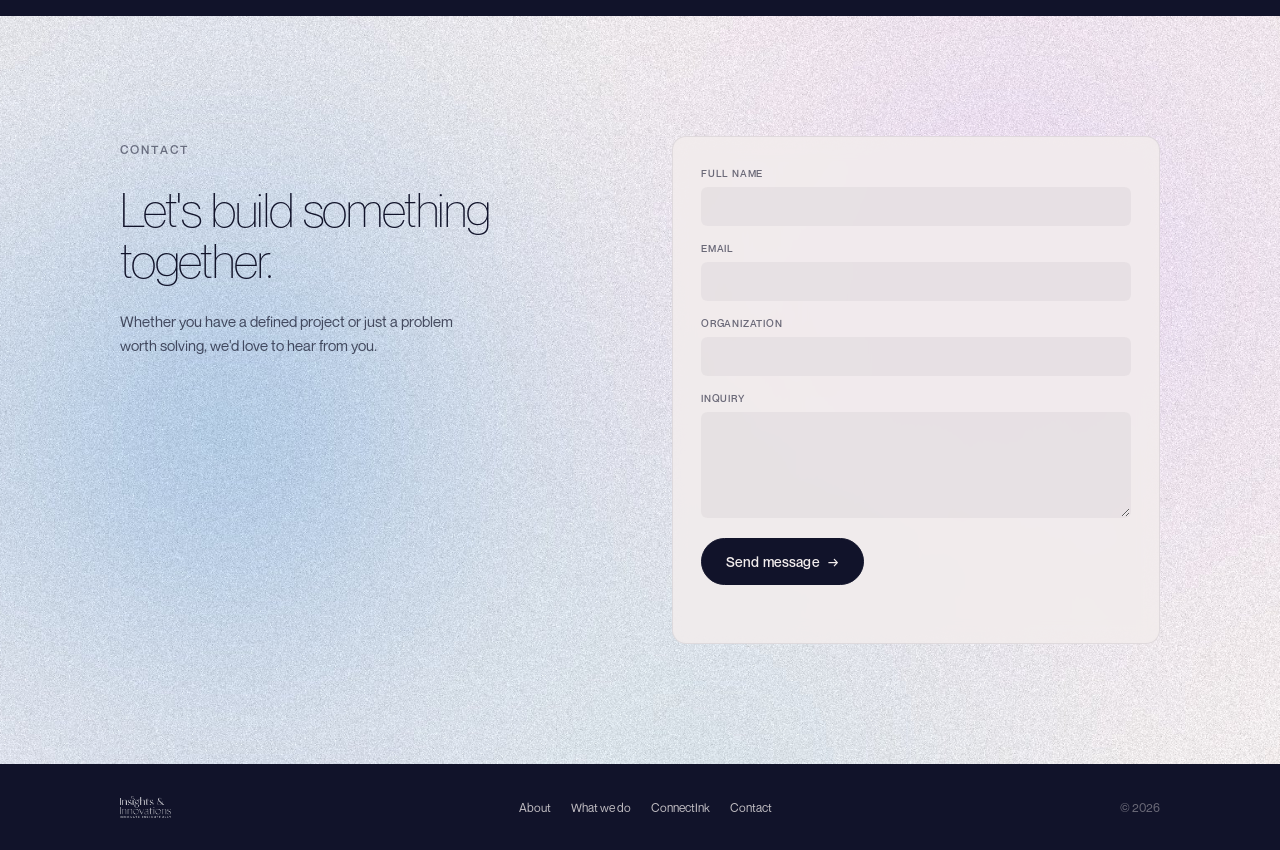
==== commit d1ffc411: "Compact about section: add mission statement, 3-column pillars" ====
--- a/index.html
+++ b/index.html
@@ -76,28 +76,20 @@
       <div class="container">
         <div class="eyebrow">About</div>
         <h2>We're practitioners building what schools actually need.</h2>
-
-        <div class="studio-intro">
-          <div class="studio-intro-item">
-            <span class="studio-intro-num">01</span>
-            <div>
-              <h3 class="studio-intro-heading">We start in the classroom.</h3>
-              <p class="studio-intro-body">Every tool and strategy we build comes from direct experience in schools. We design from what teachers and students actually need.</p>
-            </div>
-          </div>
-          <div class="studio-intro-item">
-            <span class="studio-intro-num">02</span>
-            <div>
-              <h3 class="studio-intro-heading">We design for learning.</h3>
-              <p class="studio-intro-body">We build experiences that change how students and educators think, write, and engage with their communities.</p>
-            </div>
-          </div>
-          <div class="studio-intro-item">
-            <span class="studio-intro-num">03</span>
-            <div>
-              <h3 class="studio-intro-heading">We build tools that respect the people using them.</h3>
-              <p class="studio-intro-body">Our technology, including ConnectInk, supports human judgment. Students write. Teachers teach. The tools help.</p>
-            </div>
+        <p class="about-mission">Insights &amp; Innovations is a learning design studio. We build tools, strategies, and experiences that accelerate learning and deepen human connection.</p>
+
+        <div class="studio-pillars">
+          <div class="studio-pillar">
+            <span class="studio-pillar-num">01</span>
+            <h3 class="studio-pillar-heading">We start in the classroom.</h3>
+          </div>
+          <div class="studio-pillar">
+            <span class="studio-pillar-num">02</span>
+            <h3 class="studio-pillar-heading">We design for learning.</h3>
+          </div>
+          <div class="studio-pillar">
+            <span class="studio-pillar-num">03</span>
+            <h3 class="studio-pillar-heading">We build tools that respect the people using them.</h3>
           </div>
         </div>
 
--- a/styles.css
+++ b/styles.css
@@ -539,46 +539,51 @@
   margin-bottom: var(--space-7);
 }
 
-/* Studio intro (replaces video placeholder) */
-.studio-intro {
+/* Studio mission + pillars */
+.about-mission {
+  font-size: var(--size-body-lg);
+  line-height: 1.65;
+  color: var(--navy);
+  opacity: 0.65;
+  max-width: 600px;
+  margin-bottom: var(--space-7);
+}
+
+.studio-pillars {
+  display: grid;
+  grid-template-columns: repeat(3, 1fr);
+  gap: var(--space-5);
+  border-top: 1px solid var(--navy-06);
+  padding-top: var(--space-5);
+  margin-bottom: var(--space-7);
+}
+
+.studio-pillar {
   display: flex;
   flex-direction: column;
-  gap: 0;
-  margin-bottom: var(--space-7);
-  border-top: 1px solid var(--navy-06);
-}
-
-.studio-intro-item {
-  display: grid;
-  grid-template-columns: 48px 1fr;
-  gap: var(--space-5);
-  align-items: start;
-  padding: var(--space-6) 0;
-  border-bottom: 1px solid var(--navy-06);
-}
-
-.studio-intro-num {
+  gap: var(--space-2);
+}
+
+.studio-pillar-num {
   font-size: 11px;
   letter-spacing: 0.1em;
   color: var(--blue);
   font-weight: 500;
-  padding-top: 4px;
-}
-
-.studio-intro-heading {
-  font-size: 18px;
+}
+
+.studio-pillar-heading {
+  font-size: 15px;
   font-weight: 500;
-  letter-spacing: -0.015em;
-  color: var(--navy);
-  margin-bottom: var(--space-2);
-}
-
-.studio-intro-body {
-  font-size: 15px;
-  line-height: 1.7;
-  color: var(--navy);
-  opacity: 0.65;
-  max-width: 600px;
+  letter-spacing: -0.01em;
+  color: var(--navy);
+  line-height: 1.4;
+}
+
+@media (max-width: 520px) {
+  .studio-pillars {
+    grid-template-columns: 1fr;
+    gap: var(--space-4);
+  }
 }
 
 .video-frame {
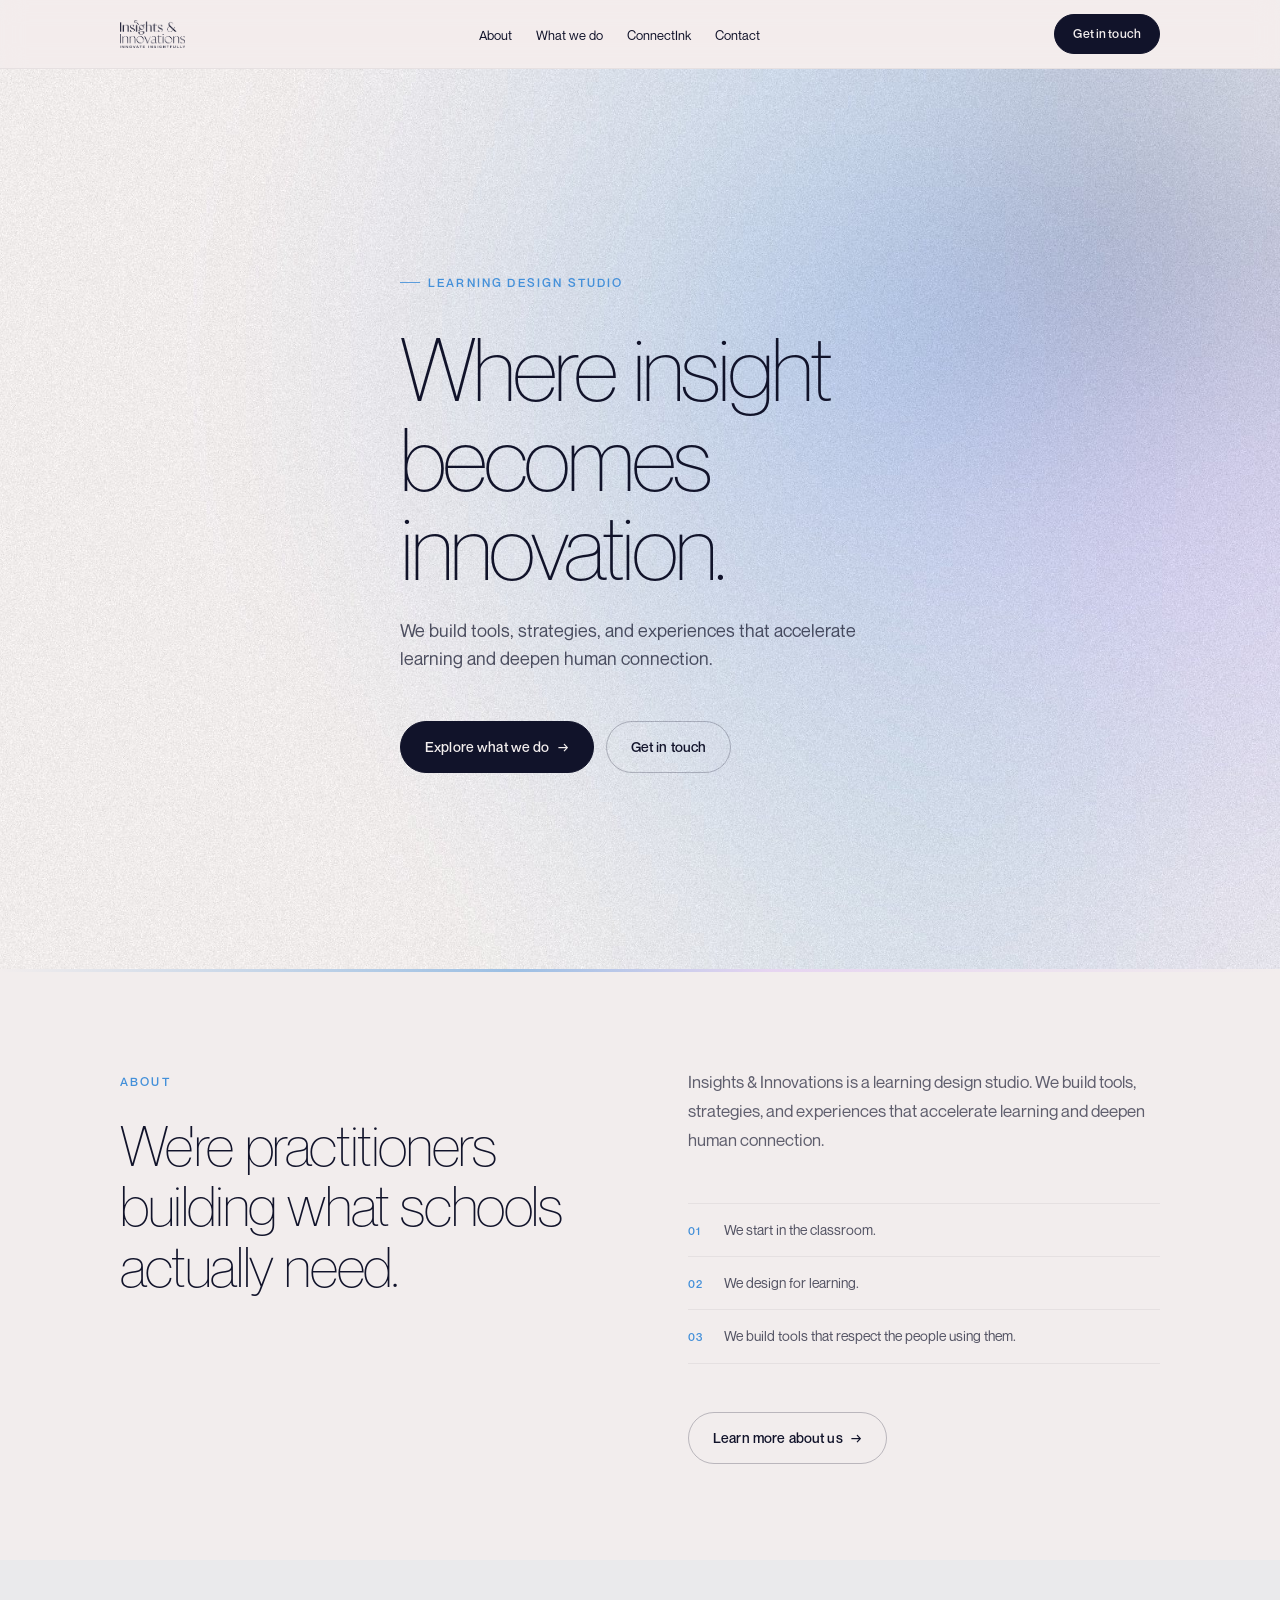
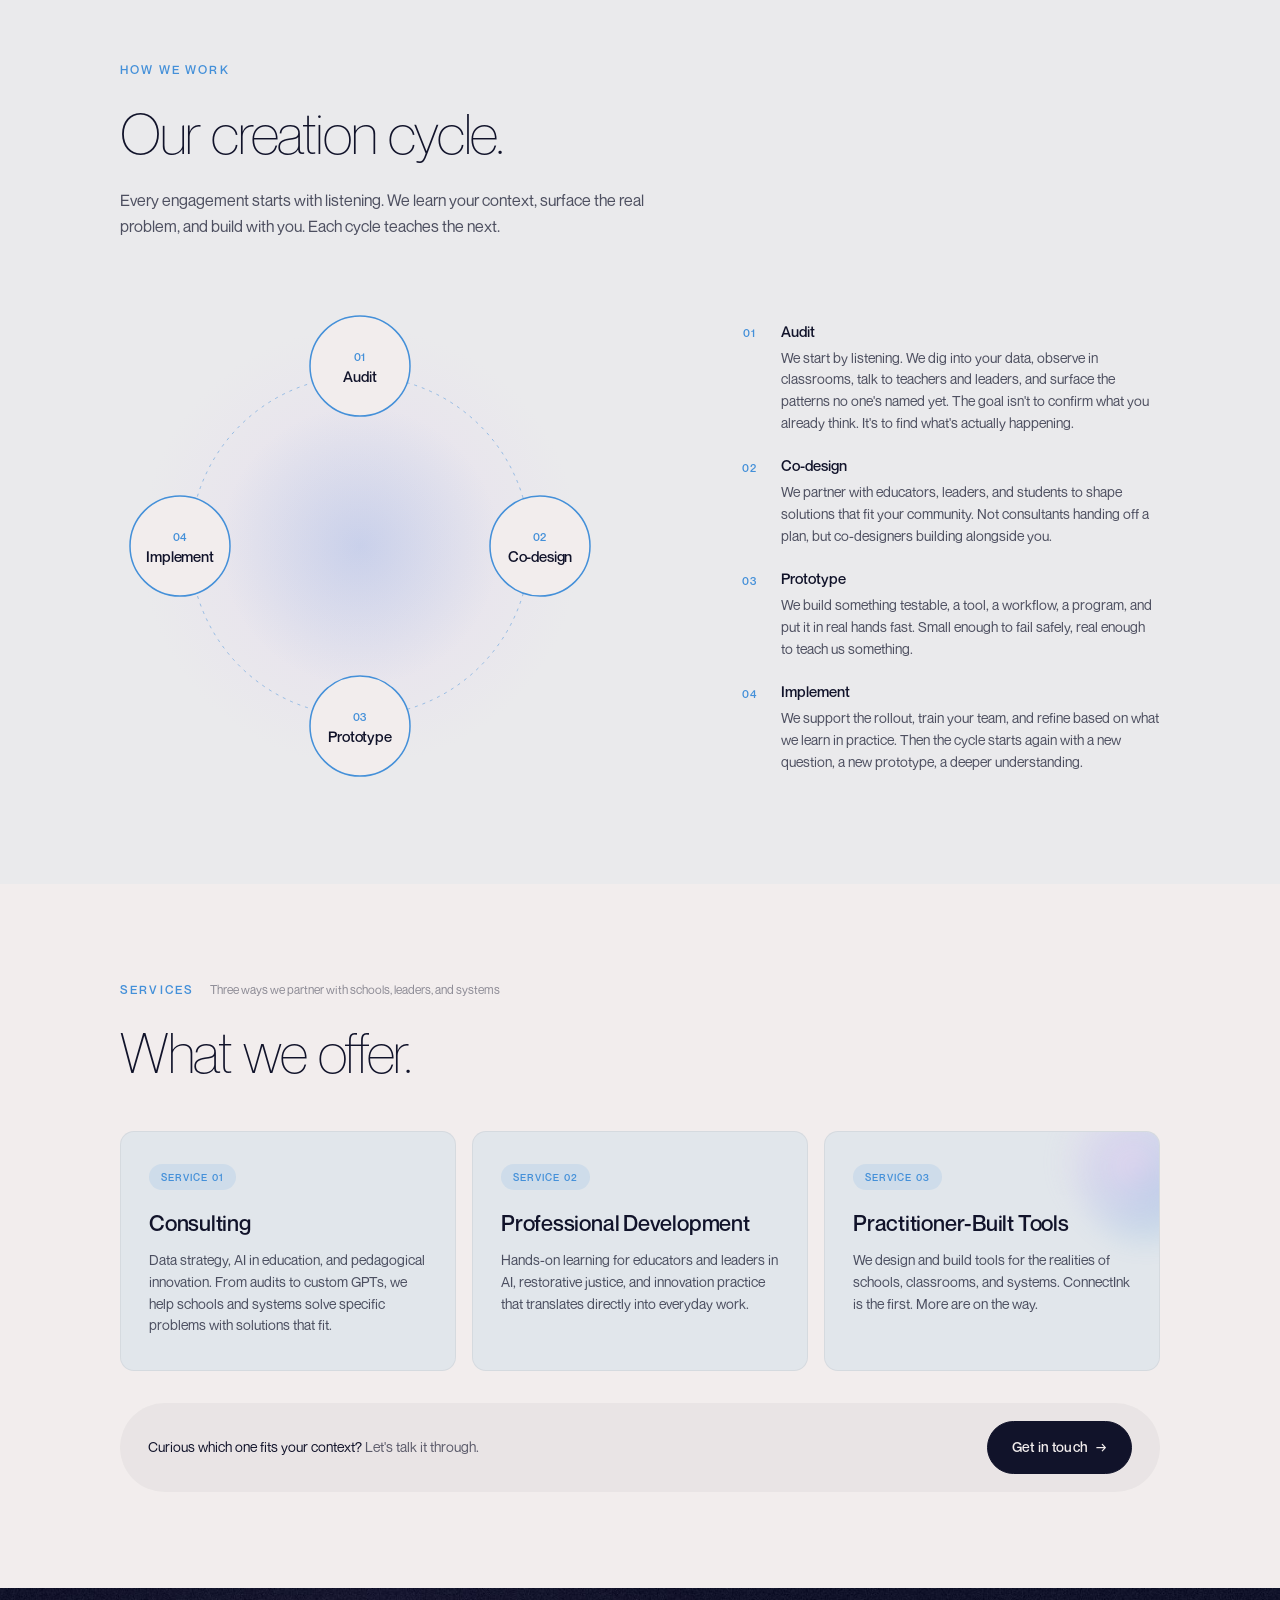
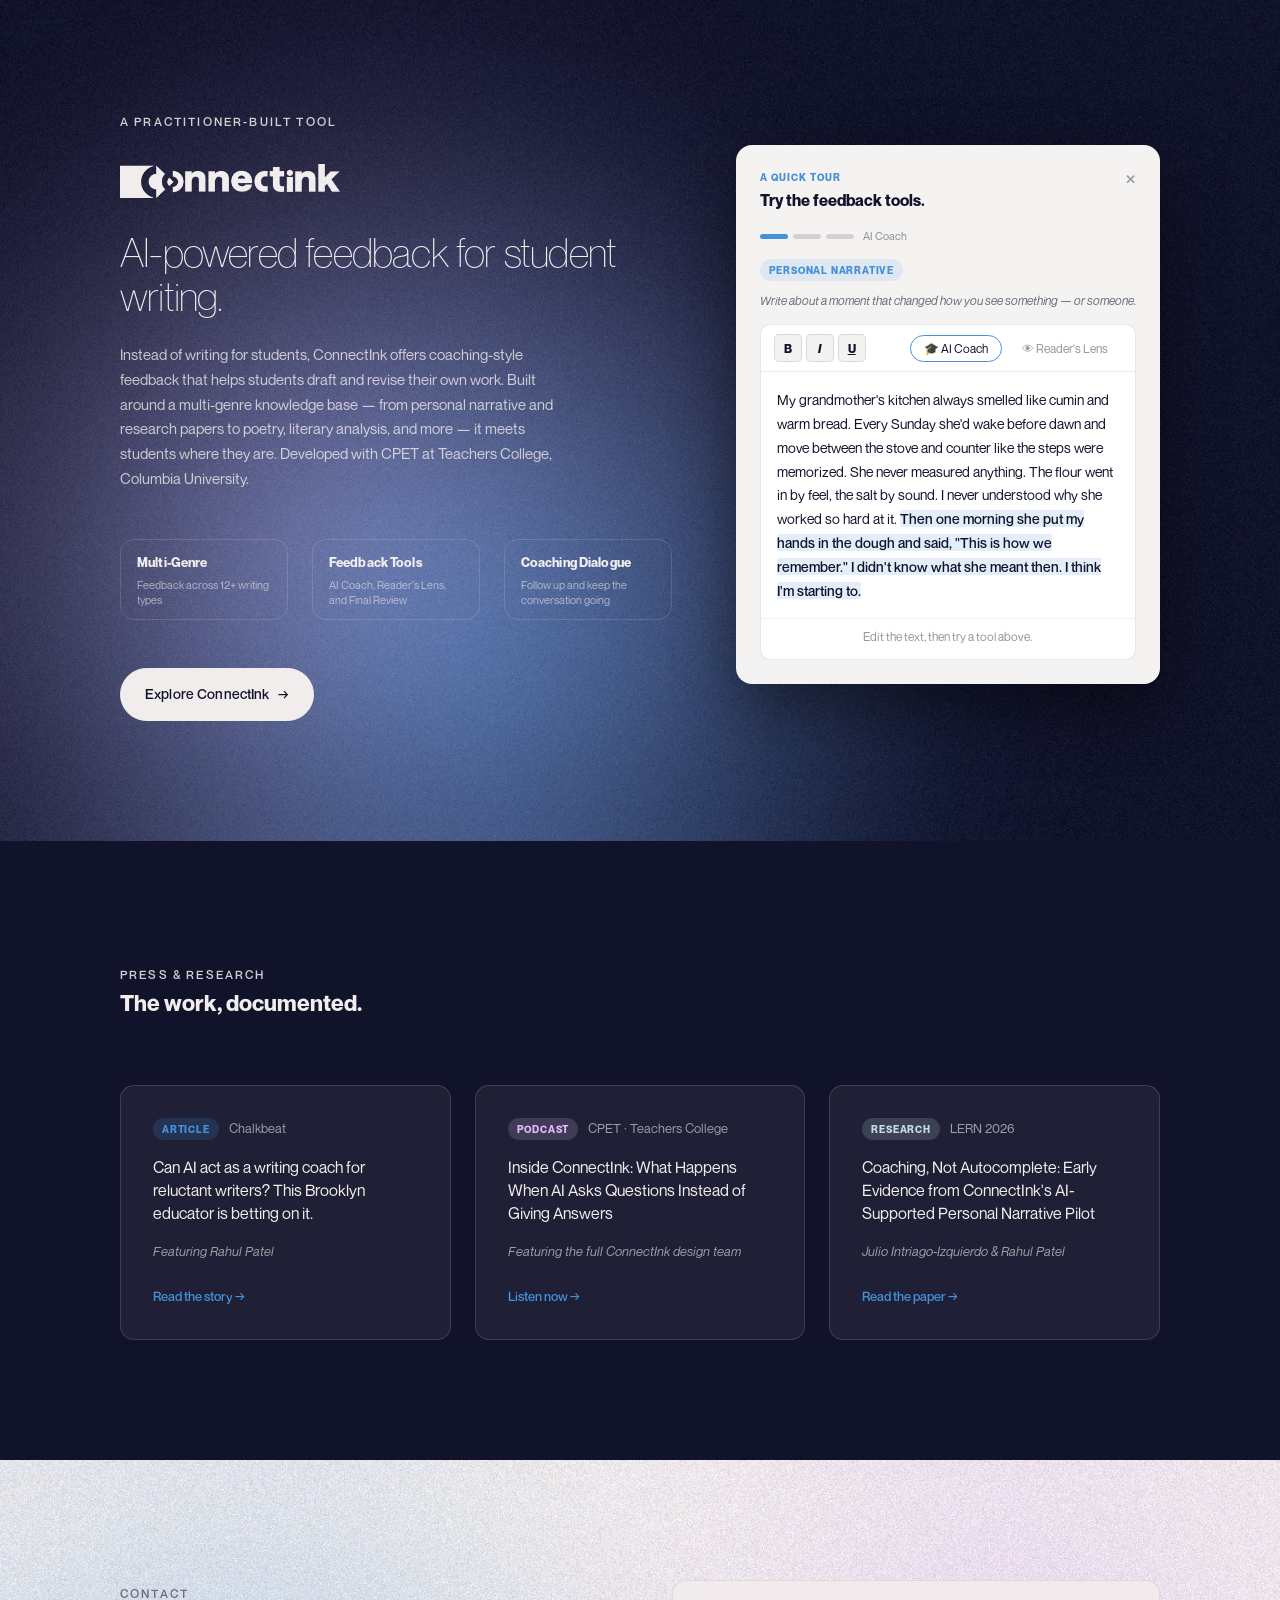
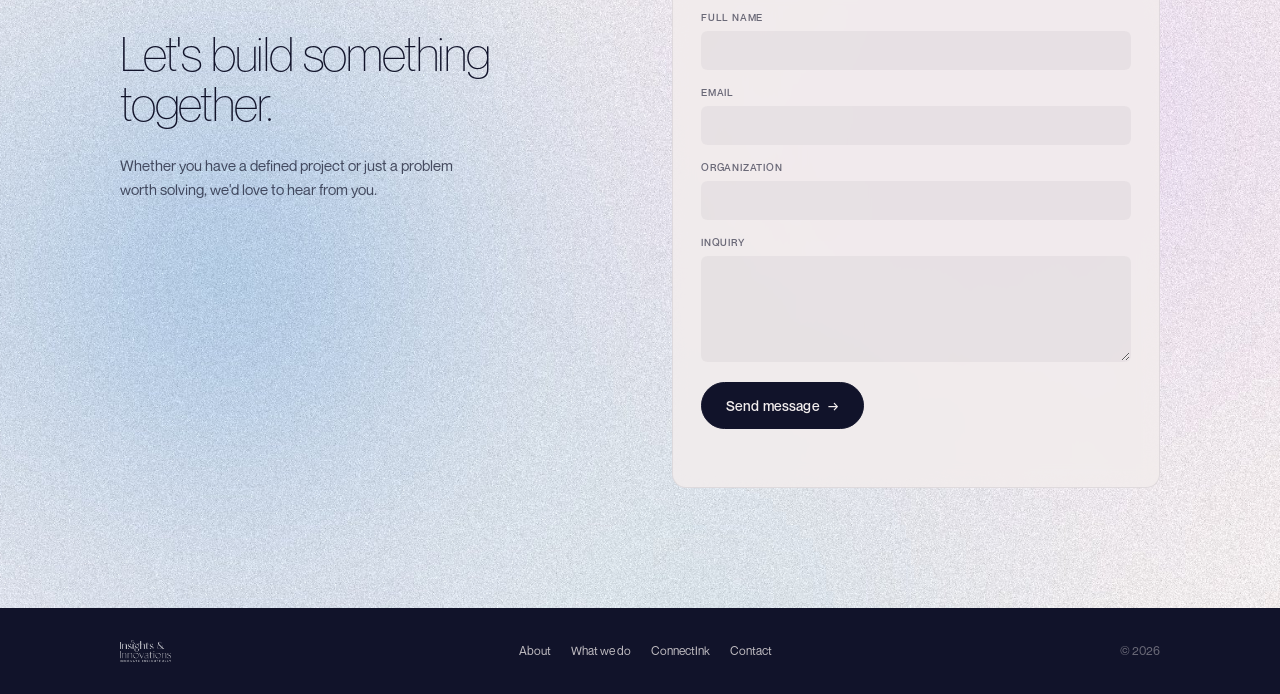
==== commit 6c63f183: "Redesign about section: two-column split, compact pillars as thin lines" ====
--- a/index.html
+++ b/index.html
@@ -74,26 +74,35 @@
     <!-- ============ ABOUT (home version: minimal) ============ -->
     <section id="about" class="about-home" aria-label="About">
       <div class="container">
-        <div class="eyebrow">About</div>
-        <h2>We're practitioners building what schools actually need.</h2>
-        <p class="about-mission">Insights &amp; Innovations is a learning design studio. We build tools, strategies, and experiences that accelerate learning and deepen human connection.</p>
-
-        <div class="studio-pillars">
-          <div class="studio-pillar">
-            <span class="studio-pillar-num">01</span>
-            <h3 class="studio-pillar-heading">We start in the classroom.</h3>
-          </div>
-          <div class="studio-pillar">
-            <span class="studio-pillar-num">02</span>
-            <h3 class="studio-pillar-heading">We design for learning.</h3>
-          </div>
-          <div class="studio-pillar">
-            <span class="studio-pillar-num">03</span>
-            <h3 class="studio-pillar-heading">We build tools that respect the people using them.</h3>
-          </div>
-        </div>
-
-        <a href="about.html" class="btn btn-secondary">Learn more about us <span class="arrow">→</span></a>
+        <div class="about-home-grid">
+
+          <div class="about-home-left">
+            <div class="eyebrow">About</div>
+            <h2>We're practitioners building what schools actually need.</h2>
+          </div>
+
+          <div class="about-home-right">
+            <p class="about-mission">Insights &amp; Innovations is a learning design studio. We build tools, strategies, and experiences that accelerate learning and deepen human connection.</p>
+
+            <div class="studio-pillars">
+              <div class="studio-pillar">
+                <span class="studio-pillar-num">01</span>
+                <span class="studio-pillar-heading">We start in the classroom.</span>
+              </div>
+              <div class="studio-pillar">
+                <span class="studio-pillar-num">02</span>
+                <span class="studio-pillar-heading">We design for learning.</span>
+              </div>
+              <div class="studio-pillar">
+                <span class="studio-pillar-num">03</span>
+                <span class="studio-pillar-heading">We build tools that respect the people using them.</span>
+              </div>
+            </div>
+
+            <a href="about.html" class="btn btn-secondary">Learn more about us <span class="arrow">→</span></a>
+          </div>
+
+        </div>
       </div>
     </section>
 
--- a/styles.css
+++ b/styles.css
@@ -539,51 +539,54 @@
   margin-bottom: var(--space-7);
 }
 
-/* Studio mission + pillars */
+/* About home: two-column split */
+.about-home-grid {
+  display: grid;
+  grid-template-columns: 1fr 1fr;
+  gap: var(--space-9);
+  align-items: start;
+}
+
+.about-home-left h2 {
+  margin-top: var(--space-4);
+  margin-bottom: 0;
+}
+
 .about-mission {
-  font-size: var(--size-body-lg);
-  line-height: 1.65;
+  font-size: 17px;
+  line-height: 1.7;
   color: var(--navy);
   opacity: 0.65;
-  max-width: 600px;
-  margin-bottom: var(--space-7);
+  margin-bottom: var(--space-6);
 }
 
 .studio-pillars {
-  display: grid;
-  grid-template-columns: repeat(3, 1fr);
-  gap: var(--space-5);
   border-top: 1px solid var(--navy-06);
-  padding-top: var(--space-5);
-  margin-bottom: var(--space-7);
+  margin-bottom: var(--space-6);
 }
 
 .studio-pillar {
   display: flex;
-  flex-direction: column;
-  gap: var(--space-2);
+  align-items: baseline;
+  gap: var(--space-3);
+  padding: var(--space-3) 0;
+  border-bottom: 1px solid var(--navy-06);
 }
 
 .studio-pillar-num {
   font-size: 11px;
-  letter-spacing: 0.1em;
+  letter-spacing: 0.08em;
   color: var(--blue);
   font-weight: 500;
+  flex-shrink: 0;
+  width: 20px;
 }
 
 .studio-pillar-heading {
-  font-size: 15px;
-  font-weight: 500;
-  letter-spacing: -0.01em;
-  color: var(--navy);
-  line-height: 1.4;
-}
-
-@media (max-width: 520px) {
-  .studio-pillars {
-    grid-template-columns: 1fr;
-    gap: var(--space-4);
-  }
+  font-size: 14px;
+  color: var(--navy);
+  opacity: 0.7;
+  line-height: 1.45;
 }
 
 .video-frame {
@@ -1821,6 +1824,7 @@
   }
 
   /* Two-column sections stack */
+  .about-home-grid,
   .how-grid,
   .connectink-inner,
   .team-grid,
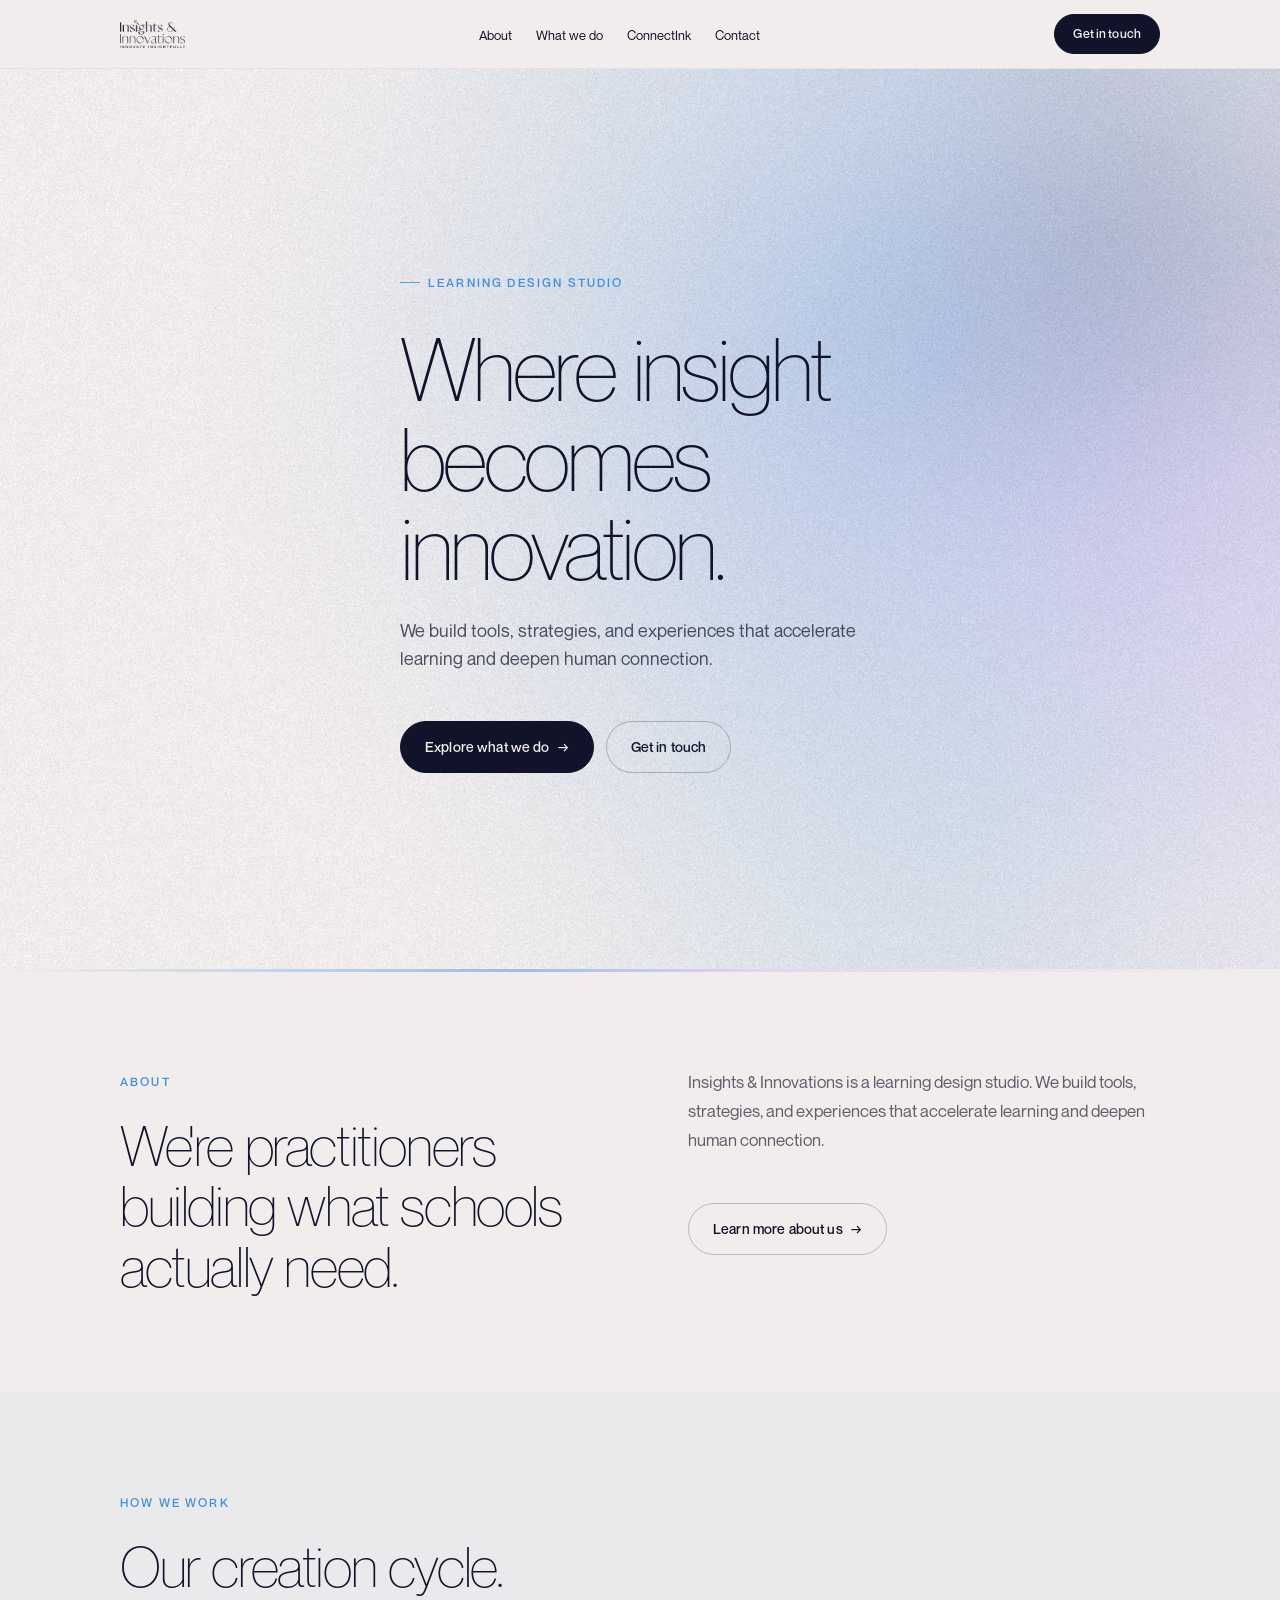
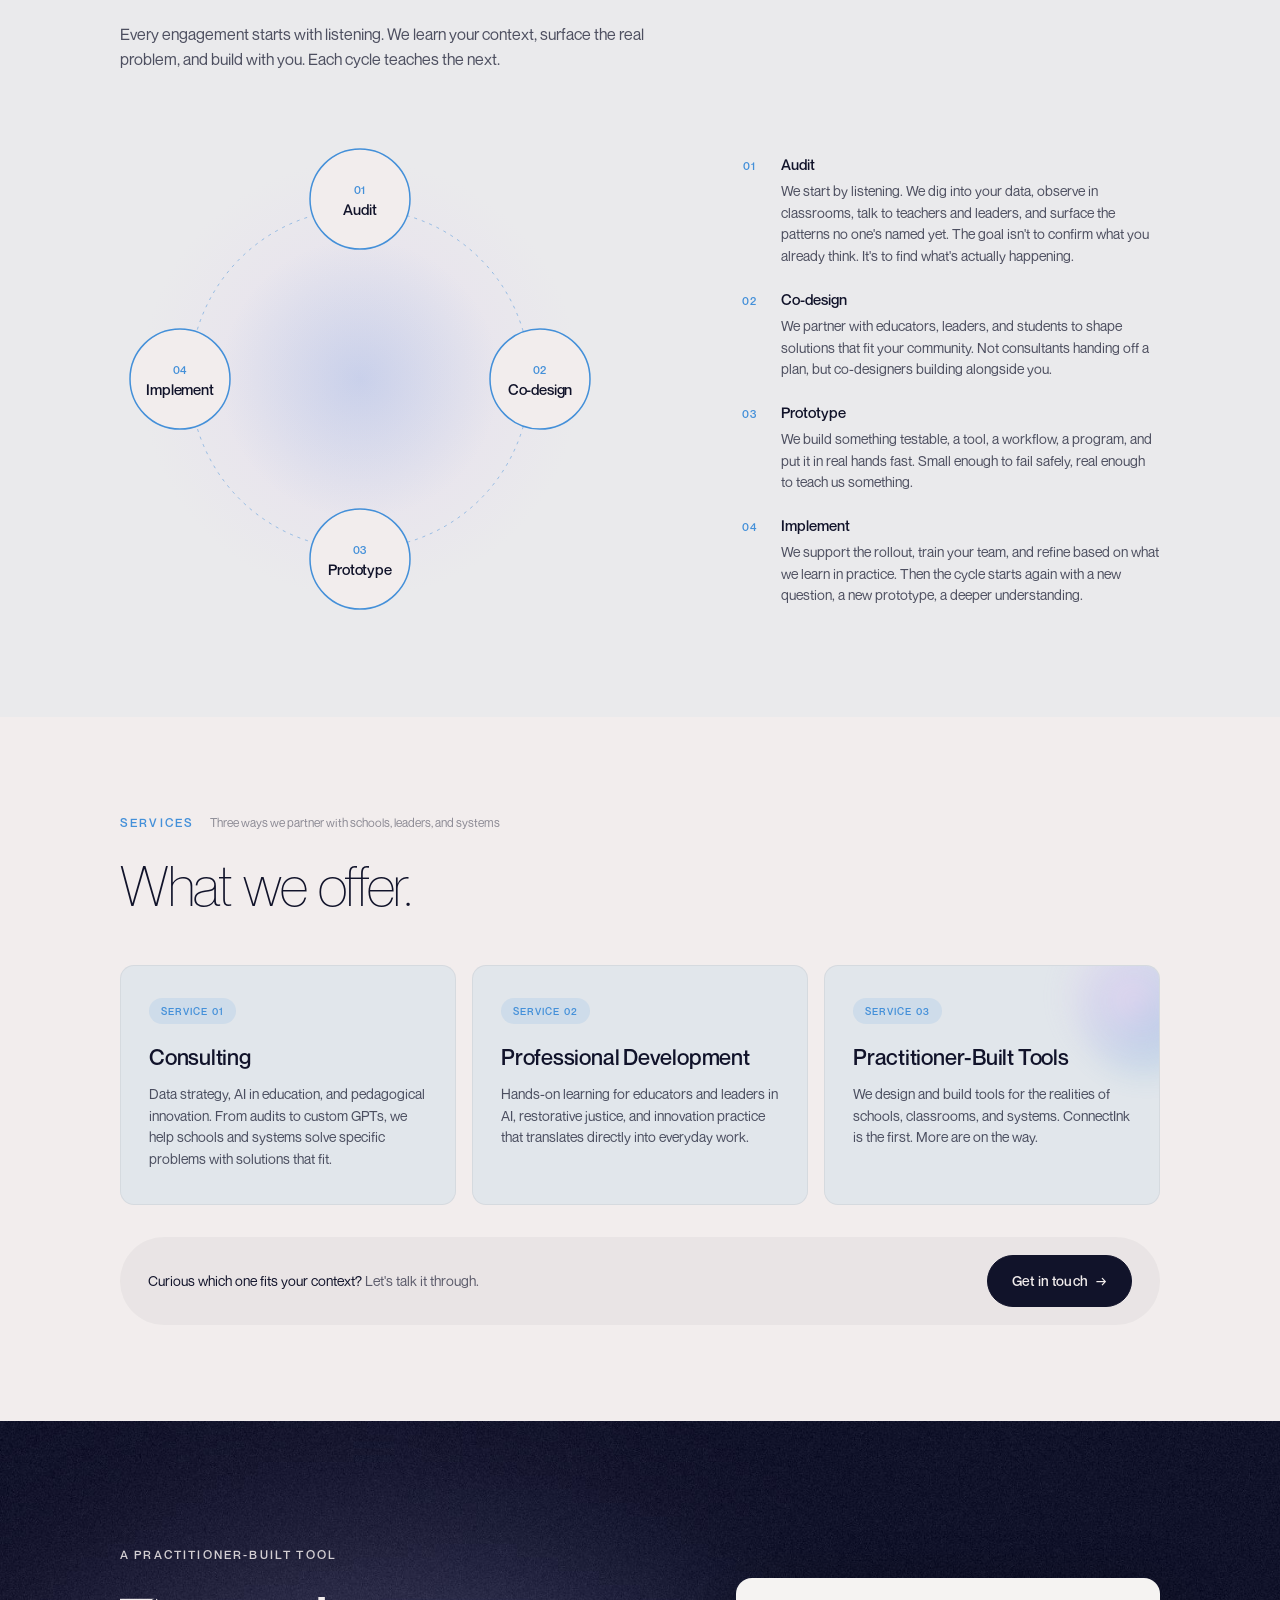
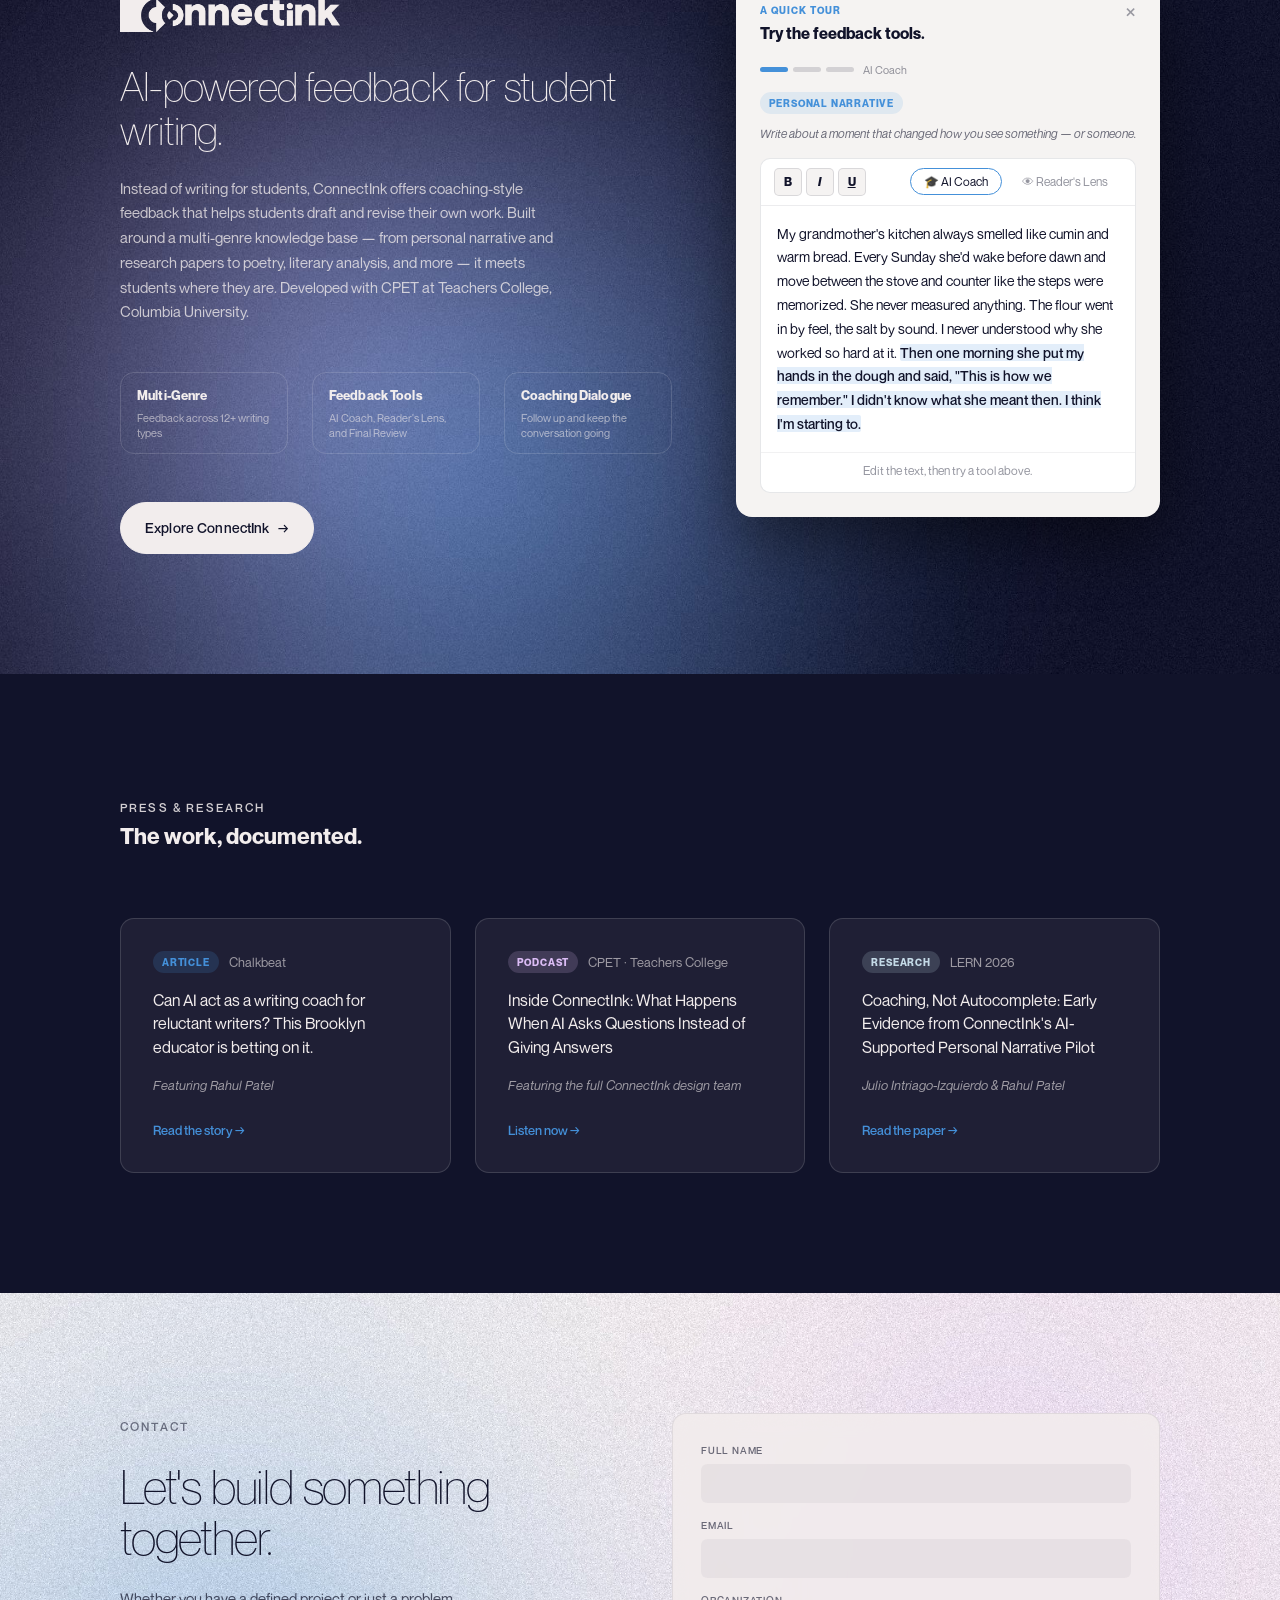
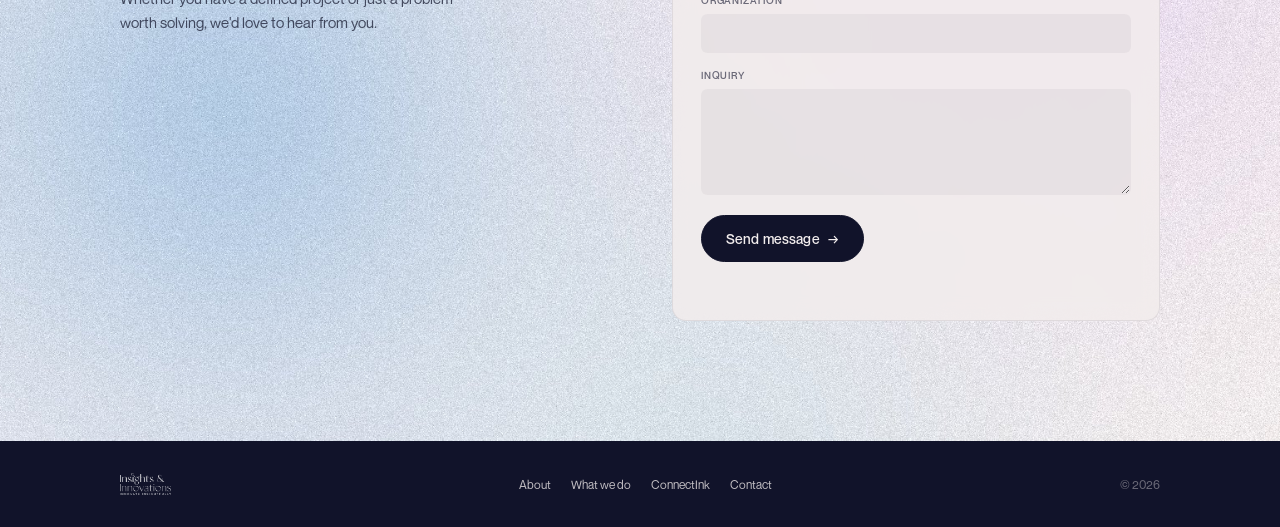
==== commit efed4fea: "Remove studio pillars from homepage about section" ====
--- a/index.html
+++ b/index.html
@@ -83,21 +83,6 @@
 
           <div class="about-home-right">
             <p class="about-mission">Insights &amp; Innovations is a learning design studio. We build tools, strategies, and experiences that accelerate learning and deepen human connection.</p>
-
-            <div class="studio-pillars">
-              <div class="studio-pillar">
-                <span class="studio-pillar-num">01</span>
-                <span class="studio-pillar-heading">We start in the classroom.</span>
-              </div>
-              <div class="studio-pillar">
-                <span class="studio-pillar-num">02</span>
-                <span class="studio-pillar-heading">We design for learning.</span>
-              </div>
-              <div class="studio-pillar">
-                <span class="studio-pillar-num">03</span>
-                <span class="studio-pillar-heading">We build tools that respect the people using them.</span>
-              </div>
-            </div>
 
             <a href="about.html" class="btn btn-secondary">Learn more about us <span class="arrow">→</span></a>
           </div>
